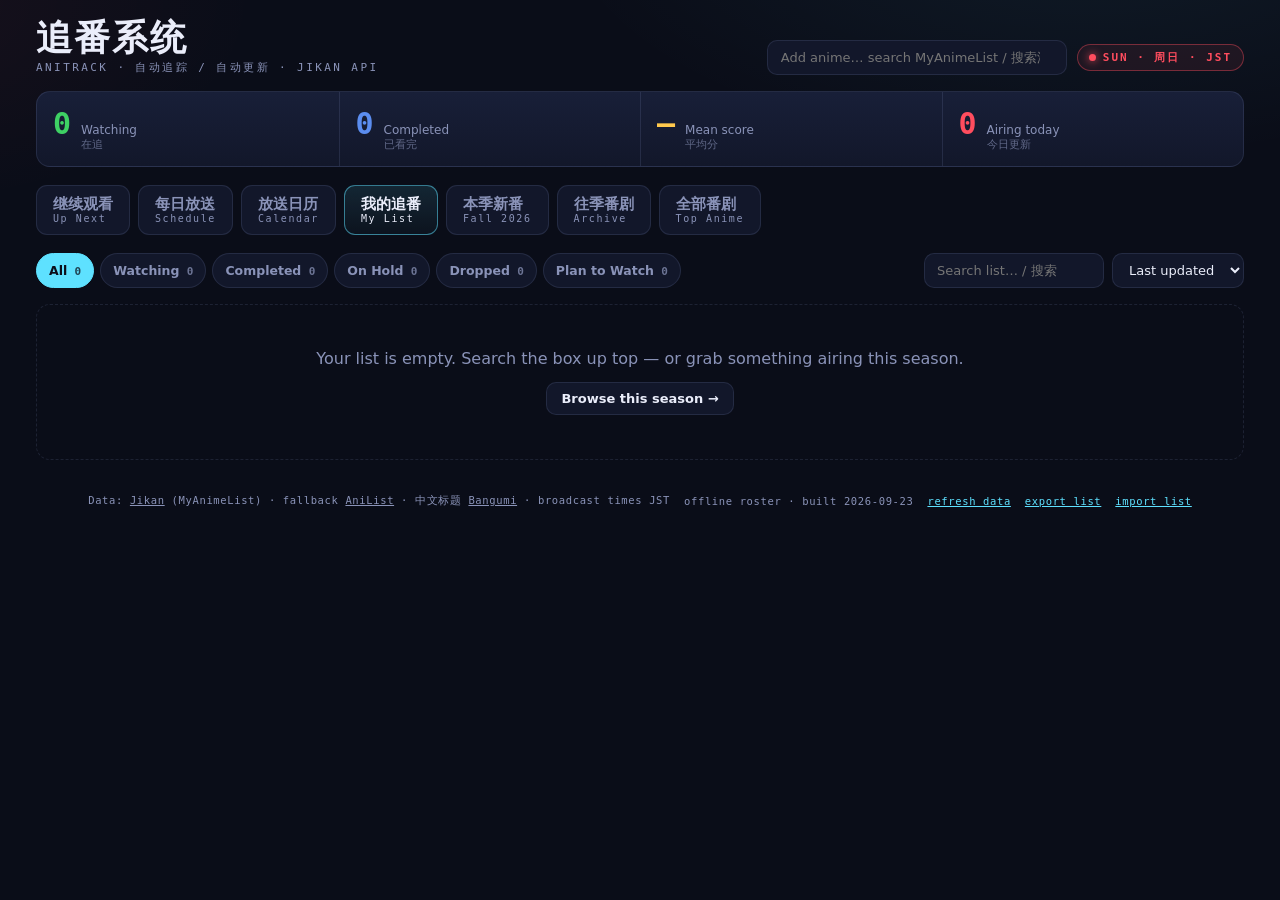
==== anitrack/anitrack.html @ 9c3a8c90 "Add AniTrack (追番系统) as the third app: seasonal anime tracker PWA + launcher tile Co-Authored-By: Cla" ====
<!doctype html>
<html lang="en">
<head>
<meta charset="utf-8">
<meta name="viewport" content="width=device-width, initial-scale=1">
<meta name="theme-color" content="#0A0D18">
<link rel="manifest" href="manifest.webmanifest">
<link rel="icon" href="icon-192.png">
<link rel="apple-touch-icon" href="icon-192.png">
<meta name="apple-mobile-web-app-capable" content="yes">
<meta name="mobile-web-app-capable" content="yes">
<meta name="apple-mobile-web-app-status-bar-style" content="black">
<meta name="apple-mobile-web-app-title" content="AniTrack">
<title>追番系统 · AniTrack</title>
<style>
:root{
  --ink:#0A0D18; --panel:#12172A; --panel-2:#181F38; --line:rgba(148,163,216,.14);
  --tx:#EAEDFA; --mut:#8A93B8; --red:#FF4D5E; --gold:#FFC94D; --cyan:#5EE1FF;
  --disp:'Avenir Next','Outfit','Trebuchet MS',system-ui,-apple-system,sans-serif;
  --mono:'SF Mono','JetBrains Mono',ui-monospace,Consolas,monospace;
  --g-watching:#3ED164; --g-completed:#5B8DEF; --g-onhold:#F5C84C; --g-dropped:#F26D6D; --g-ptw:#9AA3BF;
}
*{box-sizing:border-box;margin:0}
html{color-scheme:dark}
body{min-height:100vh;background:
  radial-gradient(900px 420px at 85% -10%, rgba(94,225,255,.07), transparent 60%),
  radial-gradient(700px 380px at -10% 0%, rgba(255,77,94,.06), transparent 55%),
  var(--ink);
  color:var(--tx);font-family:var(--disp);padding:20px clamp(14px,3vw,36px) 46px}

/* ---------- header ---------- */
.top{display:flex;justify-content:space-between;align-items:flex-end;gap:14px;padding-bottom:16px;flex-wrap:wrap}
.brand-cn{font-size:clamp(26px,4vw,36px);font-weight:800;letter-spacing:.06em;display:block;line-height:1}
.brand-sub{font-family:var(--mono);font-size:11px;color:var(--mut);letter-spacing:.22em}
.top-right{display:flex;align-items:center;gap:10px;flex-wrap:wrap}
.onair{display:inline-flex;align-items:center;gap:7px;font-family:var(--mono);font-size:11px;font-weight:700;
  letter-spacing:.18em;color:var(--red);border:1px solid rgba(255,77,94,.4);border-radius:999px;padding:5px 11px;
  background:rgba(255,77,94,.08);white-space:nowrap}
.lamp{width:7px;height:7px;border-radius:50%;background:var(--red);box-shadow:0 0 8px var(--red);animation:pulse 1.6s infinite;flex:none}
@keyframes pulse{50%{opacity:.35;box-shadow:0 0 2px var(--red)}}

/* ---------- global search ---------- */
.gsearch{position:relative}
.gsearch input{background:var(--panel);border:1px solid var(--line);color:var(--tx);border-radius:10px;
  padding:9px 13px;font-family:var(--disp);font-size:13px;outline:none;width:min(300px,68vw)}
.gsearch input:focus{border-color:var(--cyan)}
.gdrop{position:absolute;top:calc(100% + 6px);right:0;width:min(380px,86vw);background:var(--panel-2);
  border:1px solid var(--line);border-radius:14px;z-index:40;overflow:hidden;box-shadow:0 14px 44px rgba(0,0,0,.55)}
.gitem{display:flex;gap:10px;align-items:center;padding:9px 11px;cursor:pointer;border-top:1px solid var(--line)}
.gitem:first-child{border-top:0}
.gitem:hover{background:rgba(94,225,255,.07)}
.gitem img{width:34px;height:46px;object-fit:cover;border-radius:5px;background:#222;flex:none}
.gitem .gi-t{font-size:12.5px;font-weight:600;line-height:1.3}
.gitem .gi-m{font-family:var(--mono);font-size:10px;color:var(--mut);margin-top:2px}
.gitem .gi-add{margin-left:auto}
.gnote{padding:11px;font-size:12px;color:var(--mut);text-align:center}
.giok{font-family:var(--mono);font-size:10px;font-weight:700;color:var(--g-watching);white-space:nowrap}

/* ---------- stats ---------- */
.stats{display:grid;grid-template-columns:repeat(4,1fr);border:1px solid var(--line);border-radius:14px;
  background:linear-gradient(180deg,var(--panel-2),var(--panel));overflow:hidden;margin-bottom:18px}
.stat{padding:14px 16px;display:flex;align-items:baseline;gap:10px;border-left:1px solid var(--line)}
.stat:first-child{border-left:0}
.stat b{font-family:var(--mono);font-size:clamp(20px,2.6vw,30px);font-weight:700}
.stat span{font-size:12px;color:var(--mut);line-height:1.25;display:flex;flex-direction:column}
.stat i{font-style:normal;opacity:.65;font-size:11px}

/* ---------- tabs ---------- */
.tabs{display:flex;gap:8px;margin-bottom:18px;flex-wrap:wrap}
.tab{background:var(--panel);border:1px solid var(--line);color:var(--mut);border-radius:11px;
  padding:9px 16px;cursor:pointer;display:flex;flex-direction:column;align-items:flex-start;line-height:1.2;
  font-family:var(--disp);transition:.18s}
.tab-cn{font-weight:700;font-size:15px}
.tab-en{font-family:var(--mono);font-size:10px;letter-spacing:.16em}
.tab.on{color:var(--tx);border-color:rgba(94,225,255,.5);background:linear-gradient(180deg,rgba(94,225,255,.12),rgba(94,225,255,.03))}
.tab:hover{color:var(--tx)}

/* ---------- banner ---------- */
.banner{border:1px solid rgba(255,77,94,.4);background:rgba(255,77,94,.07);color:#FFB3BA;border-radius:12px;
  padding:11px 14px;font-size:13px;margin-bottom:16px;display:flex;gap:10px;align-items:center;flex-wrap:wrap}
.banner button{margin-left:auto}

/* ---------- toolbar ---------- */
.toolbar{display:flex;justify-content:space-between;gap:12px;flex-wrap:wrap;margin-bottom:16px}
.pills{display:flex;gap:6px;flex-wrap:wrap}
.pill{--pc:var(--cyan);font-family:var(--disp);font-size:12.5px;font-weight:600;color:var(--mut);
  background:var(--panel);border:1px solid var(--line);border-radius:999px;padding:6px 12px;cursor:pointer;transition:.15s}
.pill em{font-style:normal;font-family:var(--mono);font-size:11px;opacity:.75;margin-left:3px}
.pill.on{color:#0B0E1A;background:var(--pc);border-color:var(--pc)}
.pill:hover{color:var(--tx)} .pill.on:hover{color:#0B0E1A}
.tools{display:flex;gap:8px;flex-wrap:wrap}
input.lsearch,select{background:var(--panel);border:1px solid var(--line);color:var(--tx);
  border-radius:10px;padding:8px 12px;font-family:var(--disp);font-size:13px;outline:none}
input.lsearch:focus,select:focus{border-color:var(--cyan)}
input.lsearch{width:180px}

/* ---------- cards ---------- */
.grid{display:grid;grid-template-columns:repeat(auto-fill,minmax(168px,1fr));gap:14px}
.card{background:var(--panel);border:1px solid var(--line);border-radius:14px;overflow:hidden;cursor:pointer;
  transition:transform .18s,border-color .18s;display:flex;flex-direction:column}
.card:hover{transform:translateY(-3px);border-color:rgba(94,225,255,.45)}
.cwrap{position:relative}
.cover{aspect-ratio:3/4;position:relative;overflow:hidden;display:flex;align-items:flex-end;justify-content:flex-end;
  background:linear-gradient(152deg,#1b2540 12%,#31406e 130%)}
.cover img{position:absolute;inset:0;width:100%;height:100%;object-fit:cover}
.cover .glyph{position:relative;font-size:88px;font-weight:800;color:rgba(255,255,255,.16);line-height:1;
  margin:0 -6px -14px 0;user-select:none}
.cover .scan{position:absolute;inset:0;background:repeating-linear-gradient(0deg,rgba(0,0,0,.13) 0 1px,transparent 1px 4px);
  mix-blend-mode:overlay;pointer-events:none;z-index:2}
.slotchip{position:absolute;left:7px;top:7px;z-index:3;font-family:var(--mono);font-size:9.5px;font-weight:700;letter-spacing:.08em;
  color:#fff;background:rgba(6,9,20,.62);border:1px solid rgba(255,255,255,.18);border-radius:6px;padding:2px 6px;backdrop-filter:blur(3px)}
.progbadge{position:absolute;right:7px;bottom:7px;z-index:3;font-family:var(--mono);font-size:10.5px;font-weight:700;
  color:#fff;background:rgba(6,9,20,.72);border-radius:6px;padding:2px 7px}
.scorechip{position:absolute;right:7px;top:7px;z-index:3;font-family:var(--mono);font-size:10.5px;font-weight:700;
  color:var(--gold);background:rgba(6,9,20,.72);border-radius:6px;padding:2px 7px}
.newbadge{position:absolute;left:7px;bottom:7px;z-index:3;display:inline-flex;align-items:center;gap:5px;
  font-family:var(--mono);font-size:9.5px;font-weight:700;letter-spacing:.1em;color:#fff;
  background:rgba(255,77,94,.9);border-radius:6px;padding:3px 7px}
.newbadge .lamp{background:#fff;box-shadow:0 0 6px #fff;width:6px;height:6px}
.cdchip{position:absolute;left:7px;top:7px;z-index:3;font-family:var(--mono);font-size:9.5px;font-weight:700;
  letter-spacing:.06em;color:var(--cyan);background:rgba(6,9,20,.78);border:1px solid rgba(94,225,255,.35);
  border-radius:6px;padding:2px 6px;backdrop-filter:blur(3px)}
.cdinline{font-family:var(--mono);font-size:9.5px;font-weight:700;color:var(--cyan);margin-left:5px;white-space:nowrap}
.behindbadge{position:absolute;left:7px;bottom:7px;z-index:3;display:inline-flex;align-items:center;gap:5px;
  font-family:var(--mono);font-size:9.5px;font-weight:700;letter-spacing:.06em;color:#0B0E1A;
  background:rgba(255,201,77,.94);border-radius:6px;padding:3px 7px}
.behindbadge .lamp{background:#0B0E1A;box-shadow:none;width:5px;height:5px;animation:none}
.contbadge{position:absolute;left:7px;bottom:7px;z-index:3;font-family:var(--mono);font-size:9.5px;font-weight:700;
  letter-spacing:.1em;color:#0B0E1A;background:rgba(255,201,77,.92);border-radius:6px;padding:3px 7px}
.cbody{padding:10px 11px 12px;display:flex;flex-direction:column;flex:1}
.ctitle{font-size:13.5px;font-weight:700;line-height:1.3;max-height:2.6em;overflow:hidden;margin-bottom:3px}
.cnative{font-size:10.5px;color:var(--mut);line-height:1.35;margin-bottom:8px;overflow:hidden;white-space:nowrap;text-overflow:ellipsis}
.bar{height:4px;border-radius:99px;background:rgba(255,255,255,.09);overflow:hidden;margin-bottom:9px}
.bar i{display:block;height:100%;border-radius:99px;transition:width .25s}
.cfoot{display:flex;justify-content:space-between;align-items:center;gap:6px;margin-top:auto}
.stag{font-size:11px;font-weight:700;letter-spacing:.04em}
.fnote{font-family:var(--mono);font-size:10px;color:var(--mut)}
.genres{font-size:11px;color:var(--mut);margin-bottom:9px}
.plus{font-family:var(--mono);font-weight:700;font-size:12px;color:#0B0E1A;background:var(--cyan);
  border:none;border-radius:8px;padding:5px 12px;cursor:pointer;transition:.15s}
.plus:hover{filter:brightness(1.12)}
.plus.wide{background:transparent;color:var(--cyan);border:1px solid rgba(94,225,255,.5)}
.plus.wide:hover{background:rgba(94,225,255,.12)}
.trackedtag{font-size:11.5px;font-weight:700}

/* ---------- schedule ---------- */
.weekhead{display:flex;align-items:center;gap:10px;margin-bottom:12px;flex-wrap:wrap}
.weekhead h2{font-size:18px;font-weight:800}
.weekhead .fnote{font-size:10.5px}
.week{display:grid;grid-template-columns:repeat(7,minmax(152px,1fr));gap:10px;overflow-x:auto;padding-bottom:6px}
.day{background:var(--panel);border:1px solid var(--line);border-radius:13px;padding:10px;min-width:152px}
.day.today{border-color:rgba(255,77,94,.55);background:linear-gradient(180deg,rgba(255,77,94,.09),var(--panel) 42%)}
.dayhead{display:flex;align-items:center;gap:8px;margin-bottom:10px;flex-wrap:wrap}
.dayen{font-family:var(--mono);font-weight:700;font-size:12px;letter-spacing:.14em}
.daycn{font-size:11.5px;color:var(--mut)}
.slot{display:flex;align-items:center;gap:7px;padding:7px 8px;border-radius:9px;margin-bottom:5px;
  background:rgba(255,255,255,.028);border:1px solid transparent;cursor:pointer;transition:.15s}
.slot:hover{border-color:var(--line)}
.slot.tracked{background:rgba(94,225,255,.06);border-color:rgba(94,225,255,.18)}
.slot.empty{color:var(--mut);font-size:11px;cursor:default;justify-content:center;background:none}
.stime{font-family:var(--mono);font-size:10px;color:var(--mut);flex:none}
.smain{flex:1;min-width:0;display:flex;flex-direction:column;gap:2px}
.smain .sname{flex:none}   /* flex:1 inside a column box would collapse its height */
.cdline{font-family:var(--mono);font-size:9.5px;font-weight:700;color:var(--cyan);white-space:nowrap;
  overflow:hidden;text-overflow:ellipsis}
.sname{font-size:12px;font-weight:600;line-height:1.25;flex:1;overflow:hidden;display:-webkit-box;
  -webkit-line-clamp:2;-webkit-box-orient:vertical}
.sside{display:flex;align-items:center;gap:6px}
.dot{width:7px;height:7px;border-radius:50%;flex:none}
.mini{font-family:var(--mono);font-size:10.5px;font-weight:700;border-radius:6px;border:none;cursor:pointer;
  padding:3px 7px;background:var(--cyan);color:#0B0E1A}
.mini.ghost{background:transparent;color:var(--mut);border:1px solid var(--line)}
.mini.ghost:hover{color:var(--tx);border-color:var(--cyan)}

/* ---------- up next ---------- */
.upsec{font-family:var(--mono);font-size:10.5px;letter-spacing:.16em;color:var(--mut);margin:16px 0 8px}
.uplist{display:flex;flex-direction:column;gap:8px}
.uprow{display:flex;gap:12px;align-items:center;background:var(--panel);border:1px solid var(--line);
  border-radius:12px;padding:10px 12px;cursor:pointer;transition:border-color .15s,transform .15s}
.uprow:hover{border-color:rgba(94,225,255,.45);transform:translateX(2px)}
.uprow.soon{opacity:.72}
.upcover{width:44px;height:60px;flex:none;border-radius:7px;overflow:hidden;background:linear-gradient(152deg,#1b2540,#31406e)}
.upcover img{width:100%;height:100%;object-fit:cover}
.upmain{flex:1;min-width:0}
.uptitle{font-size:13.5px;font-weight:700;line-height:1.3;overflow:hidden;white-space:nowrap;text-overflow:ellipsis}
.upmeta{display:flex;gap:10px;align-items:center;flex-wrap:wrap;margin:5px 0 7px}
.upn{font-family:var(--mono);font-size:12px;font-weight:700;color:var(--gold)}
.upn i{font-style:normal;font-size:10px;color:var(--mut);font-weight:600}
.uprow .bar{margin-bottom:0}
.uprow .plus{flex:none;padding:8px 15px;font-size:13px}
@media (max-width:560px){ .upcover{width:36px;height:50px} }

/* ---------- calendar (weekly timetable) ---------- */
.calwrap{overflow-x:auto;padding-bottom:6px}
.cal{display:grid;grid-template-columns:52px repeat(7,minmax(122px,1fr));gap:4px;min-width:920px}
.chead{font-family:var(--mono);font-size:11px;font-weight:700;letter-spacing:.12em;color:var(--mut);
  padding:8px 6px;text-align:center;border-bottom:1px solid var(--line)}
.chead.today{color:var(--red);border-bottom-color:rgba(255,77,94,.5)}
.chead .cn{display:block;font-family:var(--disp);font-weight:600;font-size:10.5px;letter-spacing:0;opacity:.8}
.ctime{font-family:var(--mono);font-size:10.5px;color:var(--mut);padding:8px 6px 0;text-align:right}
.ccell{background:rgba(255,255,255,.02);border-radius:8px;padding:3px;min-height:36px;display:flex;flex-direction:column;gap:3px}
.ccell.today{background:rgba(255,77,94,.05)}
.cslot{background:var(--panel);border:1px solid var(--line);border-radius:7px;padding:5px 7px;cursor:pointer;transition:.15s}
.cslot:hover{border-color:rgba(94,225,255,.45)}
.cslot.tracked{background:rgba(94,225,255,.08);border-color:rgba(94,225,255,.3)}
.cslot .ct{font-size:11px;font-weight:600;line-height:1.25;overflow:hidden;display:-webkit-box;-webkit-line-clamp:2;-webkit-box-orient:vertical}
.cslot .cm{font-family:var(--mono);font-size:9.5px;color:var(--mut);margin-top:3px;display:flex;gap:5px;align-items:center}
.cslot.up{opacity:.72;border-style:dashed}
.cslot .soon{color:var(--gold);font-weight:700}

/* ---------- season head ---------- */
.seasonhead{margin-bottom:14px;display:flex;align-items:baseline;gap:10px;flex-wrap:wrap}
.seasonhead h2{font-size:19px;font-weight:800}
.seasonhead span{font-family:var(--mono);font-size:11px;color:var(--mut);letter-spacing:.05em}

/* ---------- skeleton / empty ---------- */
.skel{aspect-ratio:3/4;border-radius:14px;background:linear-gradient(100deg,var(--panel) 40%,var(--panel-2) 50%,var(--panel) 60%);
  background-size:220% 100%;animation:shine 1.3s infinite;border:1px solid var(--line)}
@keyframes shine{to{background-position:-120% 0}}
.void{border:1px dashed var(--line);border-radius:14px;padding:44px;text-align:center;color:var(--mut);
  display:flex;flex-direction:column;gap:14px;align-items:center}

/* ---------- modal ---------- */
.veil{position:fixed;inset:0;background:rgba(4,6,14,.72);backdrop-filter:blur(4px);display:flex;
  align-items:center;justify-content:center;padding:18px;z-index:50}
.sheet{width:min(600px,100%);background:var(--panel-2);border:1px solid var(--line);border-radius:18px;
  padding:18px;max-height:88vh;overflow-y:auto}
.sheettop{display:flex;gap:14px;margin-bottom:14px;position:relative}
.sheettop .cover{width:112px;flex:none;border-radius:10px;aspect-ratio:3/4}
.sheettop .cover .glyph{font-size:56px}
.smeta h2{font-size:19px;font-weight:800;line-height:1.25;padding-right:30px}
.native{font-size:12.5px;color:var(--mut);margin:4px 0 8px}
.metaline{font-size:12px;color:var(--mut);margin-bottom:8px;line-height:1.5}
.syno{font-size:12.5px;color:var(--mut);line-height:1.55;margin:4px 0 12px}
.series{display:flex;gap:7px;align-items:center;flex-wrap:wrap;margin:12px 0 2px}
.schip{display:inline-flex;align-items:center;gap:6px;font-size:11.5px;cursor:pointer;
  border:1px solid var(--line);border-radius:8px;padding:3px 8px;background:var(--panel);transition:.15s;max-width:100%}
.schip:hover{border-color:rgba(94,225,255,.5)}
.schip.have{border-left:2px solid var(--gold)}
.schip b{font-family:var(--mono);font-size:9.5px;font-weight:700;color:var(--mut);letter-spacing:.06em;flex:none}
.schip .sname{overflow:hidden;white-space:nowrap;text-overflow:ellipsis;max-width:190px}
.schip .sdot{width:6px;height:6px;border-radius:50%;flex:none}
.smini{font-family:var(--mono);font-size:11px;font-weight:700;color:#0B0E1A;background:var(--cyan);
  border:none;border-radius:5px;padding:1px 6px;cursor:pointer;flex:none}
.smini:hover{filter:brightness(1.12)}
.streams{display:flex;gap:7px;align-items:center;flex-wrap:wrap;margin:10px 0 4px}
.slabel{font-family:var(--mono);font-size:10px;letter-spacing:.14em;color:var(--mut)}
.streamlink{font-family:var(--mono);font-size:11px;font-weight:700;color:var(--cyan);text-decoration:none;
  border:1px solid rgba(94,225,255,.4);border-radius:7px;padding:3px 9px;background:rgba(94,225,255,.07)}
.streamlink:hover{background:rgba(94,225,255,.16)}
.mallink{font-family:var(--mono);font-size:11px;color:var(--cyan);text-decoration:none}
.mallink:hover{text-decoration:underline}
.x{position:absolute;top:0;right:0;background:none;border:none;color:var(--mut);font-size:15px;cursor:pointer;padding:4px}
.x:hover{color:var(--tx)}
.srow{display:flex;align-items:center;gap:14px;padding:11px 0;border-top:1px solid var(--line);flex-wrap:wrap}
.srow.end{justify-content:flex-end;gap:10px}
.lbl{font-family:var(--mono);font-size:10.5px;letter-spacing:.16em;color:var(--mut);width:74px;flex:none}
.pills.tight .pill{padding:5px 10px;font-size:12px}
.stepper{display:flex;align-items:center;gap:10px}
.stepper button{width:34px;height:34px;border-radius:9px;border:1px solid var(--line);background:var(--panel);
  color:var(--tx);font-size:17px;cursor:pointer}
.stepper button:hover{border-color:var(--cyan)}
.stepper b{font-family:var(--mono);font-size:17px}
.stepper i{font-style:normal;font-size:12px;color:var(--mut);margin-left:4px}
.btn{background:var(--panel);border:1px solid var(--line);color:var(--tx);border-radius:10px;padding:8px 14px;
  font-family:var(--disp);font-weight:600;font-size:13px;cursor:pointer}
.btn:hover{border-color:var(--cyan)}
.btn.danger{color:#FF8A94;border-color:rgba(255,77,94,.35)}
.btn.danger:hover{background:rgba(255,77,94,.1);border-color:var(--red)}
.btn.small{padding:6px 11px;font-size:12px}

/* ---------- toast / footer ---------- */
.toast{position:fixed;bottom:22px;left:50%;transform:translateX(-50%);background:#0F1526;border:1px solid rgba(94,225,255,.4);
  color:var(--tx);border-radius:12px;padding:11px 18px;font-size:13px;font-weight:600;z-index:60;max-width:88vw;
  box-shadow:0 8px 30px rgba(0,0,0,.5);animation:rise .22s ease-out}
.toast.gold{border-color:rgba(255,201,77,.55)}
.toast.warn{border-color:rgba(255,77,94,.45)}
@keyframes rise{from{opacity:0;transform:translate(-50%,8px)}to{opacity:1;transform:translate(-50%,0)}}
.foot{margin-top:34px;text-align:center;font-family:var(--mono);font-size:10.5px;color:var(--mut);letter-spacing:.06em;
  display:flex;gap:14px;justify-content:center;align-items:center;flex-wrap:wrap}
.foot a{color:var(--mut)}
.linkbtn{background:none;border:none;color:var(--cyan);font-family:var(--mono);font-size:10.5px;cursor:pointer;
  letter-spacing:.06em;padding:0;text-decoration:underline}
button:focus-visible,input:focus-visible,select:focus-visible,a:focus-visible{outline:2px solid var(--cyan);outline-offset:2px}

@media (max-width:760px){
  .stats{grid-template-columns:repeat(2,1fr)}
  .stat{border-top:1px solid var(--line)}
  .week{grid-template-columns:repeat(7,74vw)}
  input.lsearch{width:140px}
}
/* Touch screens (the installed phone PWA): fingers need ~44px targets. Mouse layouts unchanged. */
@media (pointer:coarse){
  .x{min-width:44px;min-height:44px;font-size:19px;top:-8px;right:-8px}
  .smini{min-width:34px;min-height:32px;font-size:15px}
  .stepper button{width:46px;height:46px;font-size:20px}
  .pills.tight .pill{padding:10px 13px}
  .plus,.mini{min-height:40px;min-width:44px}
  .uprow .plus{min-height:46px;min-width:52px}
  .schip{padding:7px 10px}
  .streamlink{padding:7px 11px}
}
@media (prefers-reduced-motion:reduce){*{animation:none!important;transition:none!important}}
</style>
</head>
<body>

<header class="top">
  <div class="brand">
    <span class="brand-cn">追番系统</span>
    <span class="brand-sub">ANITRACK · 自动追踪 / 自动更新 · JIKAN API</span>
  </div>
  <div class="top-right">
    <div class="gsearch">
      <input id="gsearch" type="search" placeholder="Add anime… search MyAnimeList / 搜索添加" autocomplete="off" aria-label="Search anime to add">
      <div id="gdrop" class="gdrop" hidden></div>
    </div>
    <span class="onair"><i class="lamp"></i><span id="todaylabel"></span></span>
  </div>
</header>

<div id="banner"></div>
<section class="stats" id="stats" aria-label="stats"></section>
<nav class="tabs" id="tabs" role="tablist"></nav>
<main id="view"></main>
<div id="modalroot"></div>
<div id="toastroot"></div>

<footer class="foot">
  <span>Data: <a href="https://jikan.moe" target="_blank" rel="noopener">Jikan</a> (MyAnimeList) · fallback <a href="https://docs.anilist.co" target="_blank" rel="noopener">AniList</a> · 中文标题 <a href="https://bgm.tv" target="_blank" rel="noopener">Bangumi</a> · broadcast times JST</span>
  <span id="cacheage"></span>
  <button class="linkbtn" data-act="refresh">refresh data</button>
  <button class="linkbtn" data-act="export">export list</button>
  <button class="linkbtn" data-act="import">import list</button>
  <input id="importfile" type="file" accept="application/json,.json" hidden>
</footer>

<script src="anitrack-cn-data.js"></script>
<script>
"use strict";
/* ============================================================
   追番系统 · AniTrack — single-file build (Jikan API v4)
   Open this file in a browser. Your list lives in localStorage.
   ============================================================ */

const API = "https://api.jikan.moe/v4";
const LS_LIST  = "anitrack:list:v1";
const LS_CACHE = "anitrack:season:v3"; // v3: envelope carries the season key it was fetched for
const CACHE_TTL = 6 * 3600 * 1000; // 6h
const MAX_PAGES = 6;

/* Genre map: MAL genre id (Jikan) ↔ AniList genre name. MAL "Suspense" = AniList "Thriller". */
const GENRES = [
  {mal:1,  al:"Action",        en:"Action",        cn:"动作"},
  {mal:2,  al:"Adventure",     en:"Adventure",     cn:"冒险"},
  {mal:4,  al:"Comedy",        en:"Comedy",        cn:"喜剧"},
  {mal:8,  al:"Drama",         en:"Drama",         cn:"剧情"},
  {mal:10, al:"Fantasy",       en:"Fantasy",       cn:"奇幻"},
  {mal:14, al:"Horror",        en:"Horror",        cn:"恐怖"},
  {mal:7,  al:"Mystery",       en:"Mystery",       cn:"悬疑"},
  {mal:40, al:"Psychological", en:"Psychological", cn:"心理"},
  {mal:22, al:"Romance",       en:"Romance",       cn:"恋爱"},
  {mal:24, al:"Sci-Fi",        en:"Sci-Fi",        cn:"科幻"},
  {mal:36, al:"Slice of Life", en:"Slice of Life", cn:"日常"},
  {mal:30, al:"Sports",        en:"Sports",        cn:"运动"},
  {mal:37, al:"Supernatural",  en:"Supernatural",  cn:"超自然"},
  {mal:41, al:"Thriller",      en:"Suspense",      cn:"惊悚"},
  {mal:18, al:"Mecha",         en:"Mecha",         cn:"机甲"},
  {mal:19, al:"Music",         en:"Music",         cn:"音乐"},
];
const SEASONS   = ["winter","spring","summer","fall"];
const SEASON_CN = { winter:"冬", spring:"春", summer:"夏", fall:"秋" };
const DAYS    = ["SUN","MON","TUE","WED","THU","FRI","SAT"];
const DAYS_CN = ["周日","周一","周二","周三","周四","周五","周六"];
const WEEK_ORDER = [1,2,3,4,5,6,0];
const DAY_INDEX = {Sundays:0,Mondays:1,Tuesdays:2,Wednesdays:3,Thursdays:4,Fridays:5,Saturdays:6};

const STATUS = {
  watching:  {label:"Watching",      cn:"在追",   color:"var(--g-watching)"},
  completed: {label:"Completed",     cn:"已看完", color:"var(--g-completed)"},
  onhold:    {label:"On Hold",       cn:"搁置",   color:"var(--g-onhold)"},
  dropped:   {label:"Dropped",       cn:"弃番",   color:"var(--g-dropped)"},
  ptw:       {label:"Plan to Watch", cn:"想看",   color:"var(--g-ptw)"},
};
const STATUS_KEYS = ["watching","completed","onhold","dropped","ptw"];
const SCORE_LABELS = {10:"Masterpiece",9:"Great",8:"Very Good",7:"Good",6:"Fine",
  5:"Average",4:"Bad",3:"Very Bad",2:"Horrible",1:"Appalling"};

/* ---------------- state ---------------- */
const state = {
  tab: "list",
  filter: "all",
  sort: "recent",
  lquery: "",
  list: loadList(),          // { [malId]: {status, progress, score, t, anime:snapshot} }
  season: [],                // snapshots
  seasonAt: 0,                 // when the season view was last painted
  liveAt: 0,                   // when live (non-baked) data last arrived — drives the freshness label
  loadingSeason: false,
  seasonError: "",
  searchResults: null,       // null = closed, [] = empty, [...]=results
  searchFailed: false,       // last search errored (API down) vs. genuinely no matches
  searching: false,
  openId: null,
  openPreview: null,         // snapshot for untracked modal
  links: {},                 // malId -> [{site,url}] streaming links (lazy, per session)
  rel: {},                   // malId -> [{rt, snap}] franchise chain — session-scoped ON PURPOSE:
                             // sequels get announced and statuses flip, so a persisted cache would
                             // answer "is there a sequel?" with last month's truth forever
  arYear: 0,                 // archive tab: season being browsed (set at boot)
  arSeason: "",
  archive: {},               // { "2025-fall": [snapshots] } — in-memory
  loadingArchive: false,
  archiveError: "",
  all: [],                   // top-anime tab: accumulated snapshots in rank order
  allGenre: "",              // MAL genre id as string, "" = all genres
  allPage: 0,
  allDone: false,
  allSrc: "",                // "jikan" | "anilist" — picked on first page, then sticky
  loadingAll: false,
  allError: "",
};

/* ---------------- utils ---------------- */
const $  = (s, el=document) => el.querySelector(s);
const esc = (s) => String(s ?? "").replace(/[&<>"']/g, c => ({"&":"&amp;","<":"&lt;",">":"&gt;",'"':"&quot;","'":"&#39;"}[c]));
const sleep = (ms) => new Promise(r => setTimeout(r, ms));
/* The BROADCAST day, not the calendar day. Every "is this airing today" test compares against
   a.day, which jstDayTime() files under the 深夜 convention (00:00-04:59 belongs to the previous
   night). A plain calendar weekday flipped at midnight, so for five hours a night the today
   column, ON AIR badge, "Airing today" and NEW EP all pointed at the wrong night. */
const jstToday = () => jstDayTime(Math.floor(Date.now() / 1000))[0];
const inLateNight = () => +jstDayTime(Math.floor(Date.now() / 1000))[1].slice(0, 2) >= 24;
/* Anime seasons are a Japanese calendar concept and the rest of the app is JST
   (jstToday / jstDayTime), so pin the season to Tokyo too — otherwise a browser
   west of JST flips season up to a day late and disagrees with its own schedule. */
const JST_YM = new Intl.DateTimeFormat("en-US", { timeZone: "Asia/Tokyo", year: "numeric", month: "numeric" });
const seasonNow = () => {
  const p = {};
  for (const x of JST_YM.formatToParts(new Date())) p[x.type] = x.value;
  const m = +p.month - 1;
  const s = m<3 ? "Winter" : m<6 ? "Spring" : m<9 ? "Summer" : "Fall";
  return { name: s, year: +p.year };
};
/* comparable rank for a "YYYY-season" roster key */
const seasonRank = (key) => {
  const i = key.lastIndexOf("-");
  return (+key.slice(0, i)) * 4 + SEASONS.indexOf(key.slice(i + 1));
};
const curSeasonKey = () => { const sn = seasonNow(); return `${sn.year}-${sn.name.toLowerCase()}`; };
const pct = (p, e) => e ? Math.min(100, Math.round(p / e * 100)) : (p > 0 ? 30 : 0);
/* Premiered (or premiering) this season — excludes every-season long-runners like One Piece. */
const isNewSeason = (a) => {
  const sn = seasonNow();
  return (a.season === sn.name && a.year === sn.year) || a.up || (!a.season && !a.year);
};
const ago = (t) => {
  const m = Math.round((Date.now() - t) / 60000);
  return m < 1 ? "just now" : m < 60 ? m + " min ago" : Math.round(m/60) + " h ago";
};

function loadList(){ try { return JSON.parse(localStorage.getItem(LS_LIST)) || {}; } catch { return {}; } }
function saveList(){
  const data = JSON.stringify(state.list);
  try { localStorage.setItem(LS_LIST, data); return; } catch(e){}
  /* Storage full. On the hosted site this origin's quota is shared with DayLedger and Larder.
     Drop AniTrack's own regenerable caches (they refetch) and retry before giving up. */
  for (const k of [LS_CACHE, "anitrack:archive:v1", "anitrack:cn:v1"]) { try { localStorage.removeItem(k); } catch {} }
  try { localStorage.setItem(LS_LIST, data); return; } catch(e){}
  if (typeof toast === "function") toast("⚠ 无法保存 · Browser storage is full — export your list (footer) to back it up", "warn");
}

/* Normalize a raw Jikan anime object into a small snapshot we store/render. */
/* MAL/Jikan give the broadcast slot as a calendar weekday + JST time ("Sundays", "01:00").
   Apply the same 深夜 rollback as jstDayTime(), or the day a show is filed under flips back and
   forth depending on which source served the last refresh. */
function jikanSlot(b){
  if (!b || !DAY_INDEX.hasOwnProperty(b.day)) return { day: null, time: (b && b.time) || null };
  let day = DAY_INDEX[b.day];
  if (!b.time || !/^\d{1,2}:\d{2}/.test(b.time)) return { day, time: b.time || null };
  let [h, m] = b.time.split(":").map(Number);
  if (h < LATE_NIGHT_CUTOFF){ day = (day + 6) % 7; h += 24; }
  return { day, time: String(h).padStart(2,"0") + ":" + String(m).padStart(2,"0") };
}
function snap(a){
  return {
    id: a.mal_id,
    title: a.title_english || a.title || "Untitled",
    native: a.title_japanese || a.title || "",
    image: (a.images && a.images.jpg && (a.images.jpg.large_image_url || a.images.jpg.image_url)) || "",
    eps: a.episodes || null,
    airing: !!a.airing || a.status === "Currently Airing",
    up: a.status === "Not yet aired",
    ...jikanSlot(a.broadcast),
    mal: a.score || null,
    members: a.members || null,
    type: a.type || "TV",
    year: a.year || (a.aired && a.aired.prop && a.aired.prop.from && a.aired.prop.from.year) || null,
    season: a.season ? a.season[0].toUpperCase() + a.season.slice(1) : null,
    genres: (a.genres || []).slice(0,3).map(g => g.name),
    studio: (a.studios && a.studios[0] && a.studios[0].name) || "",
    synopsis: a.synopsis ? String(a.synopsis).replace(/\s*\[Written by MAL Rewrite\]\s*$/,"").slice(0, 420) : "",
    url: a.url || ("https://myanimelist.net/anime/" + a.mal_id),
  };
}

/* ---------------- Chinese titles via Bangumi (bgm.tv) ---------------- */
const LS_CN = "anitrack:cn:v1";
const cnMap = (() => { try { return JSON.parse(localStorage.getItem(LS_CN)) || {}; } catch { return {}; } })();
const cnPending = new Set();
let cnChain = Promise.resolve(), cnRenderTimer = null;
/* Static map scraped from acgsecrets.hk seasonal charts (2016+), loaded from anitrack-cn-data.js.
   Curated, instant, no network — takes priority; Bangumi lookups remain the fallback. */
const staticCn = (a) => (typeof ACG_CN !== "undefined" && a && ((a.native && ACG_CN[normTitle(a.native)]) || ACG_CN[normTitle(a.title)])) || "";
/* Priority: baked cn on the snapshot → MAL-id map → normalized-name map → Bangumi lookup. */
const cnById = (id) => (typeof ACG_CN_BY_ID !== "undefined" && ACG_CN_BY_ID[id]) || "";
const cnOf = (a) => (a && (a.cn || cnById(a.id))) || staticCn(a) || (a && cnMap[a.id]) || "";
/* Display title: Chinese when known, else the Japanese name, else the MAL (English) title. */
const cnTitle = (a) => cnOf(a) || a.native || a.title;
/* Bangumi and MAL format sequels differently (Ⅲ vs III, ～, spacing) — normalize before comparing. */
const ROMAN = {"Ⅰ":"I","Ⅱ":"II","Ⅲ":"III","Ⅳ":"IV","Ⅴ":"V","Ⅵ":"VI","Ⅶ":"VII","Ⅷ":"VIII","Ⅸ":"IX","Ⅹ":"X"};
const KNUM = {"一":"1","二":"2","三":"3","四":"4","五":"5","六":"6","七":"7","八":"8","九":"9","十":"10",
  "壹":"1","貳":"2","弐":"2","參":"3","参":"3","叁":"3","肆":"4","伍":"5"};
const NUMCLS = "0-9一二三四五六七八九十壹貳弐參参叁肆伍";
/* Must stay in sync with norm() in the anitrack-cn-data.js generator (build_roster.py). */
const normTitle = (s) => String(s || "").normalize("NFKC").replace(/[ⅠⅡⅢⅣⅤⅥⅦⅧⅨⅩ]/g, c => ROMAN[c])
  .replace(/[\s　～〜~\-−—・:：!！?？"'「」『』☆★♪♡＆&().,。、（）]/g, "").toUpperCase()
  .replace(new RegExp("第([" + NUMCLS + "]+)(期|季|部|シーズン)度?", "g"), (m, n) => "S" + (KNUM[n] || n))
  .replace(new RegExp("([" + NUMCLS + "])期", "g"), (m, n) => "S" + (KNUM[n] || n))
  .replace(/(\d+)(?:ST|ND|RD|TH)SEASON/g, "S$1")
  .replace(/SEASON(\d+)/g, "S$1")
  .replace(/シーズン(\d+)/g, "S$1");

function lookupCn(a){
  /* cnOf(), not staticCn(): the roster resolves most shows by MAL id, and those need no
     Bangumi round-trip at all. Guarding on staticCn alone re-queried every roster show. */
  if (!a || cnOf(a) || cnMap[a.id] !== undefined || cnPending.has(a.id) || !a.native) return;
  cnPending.add(a.id);
  cnChain = cnChain.then(async () => {
    await sleep(600);
    try {
      const r = await fetch("https://api.bgm.tv/v0/search/subjects?limit=10", {
        method: "POST", headers: { "Content-Type": "application/json" },
        body: JSON.stringify({ keyword: a.native, filter: { type: [2] } }),
      });
      if (!r.ok) throw new Error(r.status);
      const j = await r.json();
      const list = Array.isArray(j && j.data) ? j.data : [];
      const want = normTitle(a.native);
      const hit = list.find(s => s.name_cn && normTitle(s.name) === want) || list.find(s => s.name_cn);
      cnMap[a.id] = (hit && hit.name_cn) || "";   // "" = looked up, Bangumi has no CN title
      try { localStorage.setItem(LS_CN, JSON.stringify(cnMap)); } catch {}
      /* repaint (debounced) so titles flip to Chinese as lookups land */
      clearTimeout(cnRenderTimer);
      cnRenderTimer = setTimeout(() => {
        if (document.activeElement && document.activeElement.id === "lsearch") return; // don't yank focus mid-typing
        renderAll();
      }, 500);
    } catch { cnPending.delete(a.id); }           // network hiccup — retry on next pass
  });
}
function lookupAllCn(){
  Object.values(state.list).forEach(e => lookupCn(e.anime));
  state.season.forEach(lookupCn);
}

/* ---------------- throttled API queue (Jikan: ~3 req/s) ----------------
   Jikan has had multi-month outages (504 on every parameterised query). Without a breaker
   each user action still pays the queue delay plus retries before falling back to AniList —
   seconds of dead waiting per keystroke. Remember the failure and skip Jikan for a while. */
const LS_JIKAN = "anitrack:jikanDown";
const JIKAN_COOLDOWN = 30 * 60 * 1000;
let jikanDownUntil = 0;
try { jikanDownUntil = +(localStorage.getItem(LS_JIKAN) || 0) || 0; } catch {}
const jikanDown = () => Date.now() < jikanDownUntil;
function tripJikan(){
  jikanDownUntil = Date.now() + JIKAN_COOLDOWN;
  try { localStorage.setItem(LS_JIKAN, String(jikanDownUntil)); } catch {}
}
function clearJikan(){
  if (!jikanDownUntil) return;
  jikanDownUntil = 0;
  try { localStorage.removeItem(LS_JIKAN); } catch {}
}
let chain = Promise.resolve();
function api(path, retries = 2){
  if (jikanDown()) return Promise.reject(new Error("Jikan cooling down"));
  const p = chain.then(async () => {
    await sleep(420);
    try {
      let r = await fetch(API + path);
      for (let retry = 1; retry <= retries && (r.status === 429 || r.status >= 500); retry++){
        await sleep(1500 * retry);
        r = await fetch(API + path);
      }
      if (!r.ok) throw new Error("Jikan API " + r.status);
      clearJikan();
      return r.json();
    } catch (e){ tripJikan(); throw e; }
  });
  chain = p.catch(() => {});
  return p;
}

/* ---------------- AniList fallback (graphql.anilist.co) ----------------
   Second data source for when Jikan is down. Free, no key, CORS-open, and
   returns MAL ids so snapshots stay compatible with the tracked list. */
const ANILIST_Q = `query($season:MediaSeason,$year:Int,$status:MediaStatus,$page:Int){
  Page(page:$page,perPage:50){
    pageInfo{hasNextPage}
    media(type:ANIME,format_in:[TV,TV_SHORT,ONA,OVA],season:$season,seasonYear:$year,status:$status,sort:POPULARITY_DESC){
      idMal format title{english romaji native} coverImage{large} episodes status
      nextAiringEpisode{airingAt episode} averageScore popularity seasonYear season genres
      studios(isMain:true){nodes{name}} description
    }
  }
}`;
/* Returns {media, truncated}. `truncated` matters: syncSnapshots only infers
   "this show finished airing" from absence when the feed is known to be complete. */
async function anilistPages(vars){
  const out = [];
  let truncated = false;
  for (let page = 1; page <= 3; page++){
    /* NB: AniList treats an explicit null variable as "field equals null" — only send used filters */
    const r = await fetch("https://graphql.anilist.co", {
      method: "POST", headers: { "Content-Type": "application/json", "Accept": "application/json" },
      body: JSON.stringify({ query: ANILIST_Q, variables: { ...vars, page } }),
    });
    if (!r.ok) throw new Error("AniList " + r.status);
    const j = await r.json();
    const pg = j && j.data && j.data.Page;
    if (!pg || !Array.isArray(pg.media)) throw new Error("AniList bad response");
    out.push(...pg.media);
    if (!pg.pageInfo.hasNextPage) break;
    if (page === 3){ truncated = true; break; }   // hit our page cap with more to come
    await sleep(700);
  }
  return { media: out, truncated };
}
function alSnap(m){
  /* one definition of "which night does this air on" — see jstDayTime */
  const [day, time] = jstDayTime(m.nextAiringEpisode && m.nextAiringEpisode.airingAt);
  return {
    id: m.idMal,
    title: (m.title && (m.title.english || m.title.romaji)) || "Untitled",
    native: (m.title && (m.title.native || m.title.romaji)) || "",
    image: (m.coverImage && m.coverImage.large) || "",
    eps: m.episodes || null,
    airing: m.status === "RELEASING",
    up: m.status === "NOT_YET_RELEASED",
    day, time,
    nextEp: (m.nextAiringEpisode && m.nextAiringEpisode.episode) || null,
    at: (m.nextAiringEpisode && m.nextAiringEpisode.airingAt) || null,
    mal: m.averageScore ? +(m.averageScore / 10).toFixed(2) : null,
    members: m.popularity || null,
    type: AL_FORMAT[m.format] || "TV",
    year: m.seasonYear || null,
    season: m.season ? m.season[0] + m.season.slice(1).toLowerCase() : null,
    genres: (m.genres || []).slice(0,3),
    studio: (m.studios && m.studios.nodes && m.studios.nodes[0] && m.studios.nodes[0].name) || "",
    synopsis: m.description ? m.description.replace(/<[^>]+>/g," ").replace(/\s+/g," ").trim().slice(0,420) : "",
    url: "https://myanimelist.net/anime/" + m.idMal,
  };
}
async function anilistSeason(year, sname, includeContinuing){
  const a = await anilistPages({ season: sname.toUpperCase(), year });
  let media = a.media, truncated = a.truncated;
  if (includeContinuing){
    /* global RELEASING feed is POPULARITY_DESC and capped, so it is the likeliest to truncate */
    try {
      const b = await anilistPages({ status: "RELEASING" });
      media = media.concat(b.media); truncated = truncated || b.truncated;
    } catch { truncated = true; }
  }
  const seen = new Set();
  return { list: media.filter(m => m.idMal && !seen.has(m.idMal) && seen.add(m.idMal)).map(alSnap), truncated };
}
const AL_FORMAT = { TV:"TV", TV_SHORT:"TV Short", MOVIE:"Movie", SPECIAL:"Special", OVA:"OVA", ONA:"ONA", MUSIC:"Music" };

/* ---------------- acgsecrets roster (authoritative per-season list, from anitrack-cn-data.js) ----------------
   Each season's membership comes from acgsecrets.hk (the reference chart), baked with MAL data.
   Shows without a MAL id (donghua / a few unmatched sequels) are kept as display-only cards. */
/* Japanese broadcast convention (深夜アニメ): a programme airing 00:30 on Sunday belongs to
   SATURDAY's schedule and is listed as 24:30 — which is how acgsecrets (our reference chart),
   LiveChart and every JP TV listing show it. Filing it under Sunday, as a naive weekday
   conversion does, hides it from the night you would actually look for it. Hours 00:00-04:59
   are therefore rolled back onto the previous day as 24:00-28:59. */
const LATE_NIGHT_CUTOFF = 5;
function jstDayTime(ts){
  if (!ts) return [null, null];
  const d = new Date(ts * 1000);
  let day = ["Sun","Mon","Tue","Wed","Thu","Fri","Sat"]
    .indexOf(new Intl.DateTimeFormat("en-US",{timeZone:"Asia/Tokyo",weekday:"short"}).format(d));
  const hm = new Intl.DateTimeFormat("en-GB",{timeZone:"Asia/Tokyo",hour:"2-digit",minute:"2-digit",hour12:false}).format(d);
  let [h, m] = hm.split(":").map(Number);
  if (h < LATE_NIGHT_CUTOFF){ day = (day + 6) % 7; h += 24; }
  return [day, String(h).padStart(2,"0") + ":" + String(m).padStart(2,"0")];
}
/* Countdown to the next broadcast. LiveChart's signature affordance and the one thing the
   schedule could not tell you: not just "Friday 23:00" but "in 2d 3h". Uses the air timestamp
   the roster already carries, so it costs no extra requests and works offline. */
function fmtUntil(ts){
  if (!ts) return "";
  const s = ts - Math.floor(Date.now() / 1000);
  if (s <= 0) return "";
  const d = Math.floor(s / 86400), h = Math.floor(s % 86400 / 3600), m = Math.floor(s % 3600 / 60);
  return d ? `${d}d ${h}h` : h ? `${h}h ${m}m` : `${m}m`;
}
/* Rendered as a placeholder the ticker refreshes in place, so countdowns stay live
   without re-rendering (and re-sorting) the whole view every minute. */
function cdChip(a, cls){
  const p = projectAir(a);
  const t = fmtUntil(p.nextAt);
  if (!t) return "";
  /* numbers only — snapshots can arrive via import, so never interpolate raw fields into markup */
  const at = Math.floor(+p.nextAt) || 0, ep = Math.floor(+p.nextEp) || 0;
  return `<span class="${cls || "cd"}" data-at="${at}" data-ep="${ep || ""}">${ep ? `EP${ep} · ` : ""}${t}</span>`;
}
function tickCountdowns(){
  let n = 0, aired = false;
  for (const el of document.querySelectorAll("[data-at]")){
    const t = fmtUntil(+el.dataset.at);
    const ep = el.dataset.ep ? `EP${el.dataset.ep} · ` : "";
    if (!t){ aired = true; continue; }
    el.textContent = ep + t; n++;
  }
  /* An episode just aired: repaint so it moves into 待看, the 未看 badge ticks up and the chip
     rolls to the following week. Deferred while the user is typing, so focus is never stolen. */
  if (aired) softRender();
  return n;
}
/* Live data is the source of truth, but it goes stale: AniList rate-limits, Jikan never reports
   next-episode numbers, and the offline roster is frozen at build time. If the known next-air time
   is already in the past, extrapolate at the weekly cadence instead of freezing — otherwise the
   countdown silently vanishes and the aired count stops at whatever it last was, so Up Next never
   notices a new episode. Capped at the episode count, which is also how we learn it has ended. */
const WEEK = 7 * 86400;
const WEEKLY = new Set(["TV", "TV Short", "ONA"]);
/* esc() stops markup injection but not a javascript:/data: URL — hrefs come from API data and imports */
const safeUrl = (u) => (/^https?:\/\//i.test(String(u || "")) ? String(u) : "");
function projectAir(a){
  const none = { aired: null, nextAt: null, nextEp: null, done: false };
  if (!a || !(a.airing || a.up) || !a.at) return none;
  const now = Math.floor(Date.now() / 1000);
  let at = +a.at, ep = a.nextEp ? +a.nextEp : null;
  if (!Number.isFinite(at) || at <= 0) return none;
  if (now >= at){
    /* Movies / OVAs / specials don't air weekly — the known episode has aired, but there is no
       next slot to project. */
    if (!WEEKLY.has(a.type || "TV")){
      const aired = ep || null;
      const done = !!(a.eps && aired && aired >= a.eps);
      return { aired: done ? a.eps : aired, nextAt: null, nextEp: null, done };
    }
    const k = Math.floor((now - at) / WEEK) + 1;   // scheduled broadcasts that have passed
    at += k * WEEK;
    if (ep) ep += k;
  }
  let aired = ep ? ep - 1 : null;
  if (a.eps && aired !== null && aired >= a.eps) return { aired: a.eps, nextAt: null, nextEp: null, done: true };
  return { aired, nextAt: at, nextEp: ep, done: false };
}
let rosterSynthId = 0;
const rosterIdCache = new Map();   // display-only shows → stable synthetic negative id
function rosterSnap(e){
  const [day, time] = jstDayTime(e.ai);
  let id = e.i;
  if (!id){ id = rosterIdCache.get(e.c); if (!id){ id = --rosterSynthId; rosterIdCache.set(e.c, id); } }
  return {
    id, title: e.e || e.j || e.c, native: e.j || e.c, image: e.im || "",
    eps: e.ep || null, airing: e.ns === "RELEASING", up: e.ns === "NOT_YET_RELEASED",
    day, time, mal: e.sc ? +(e.sc / 10).toFixed(2) : null, members: e.pop || null,
    type: e.f || "TV", year: e.y || null, season: e.ss || null,
    genres: e.g || [], studio: e.st || "", synopsis: "",
    url: e.i ? "https://myanimelist.net/anime/" + e.i : "",
    cn: e.c, nomal: !e.i, adult: !!e.x, at: e.ai || null, nextEp: e.ne || null,
  };
}
/* The baked status is frozen at build time. If live enrichment can't run (offline, AniList 429),
   a Fall show baked as NOT_YET_RELEASED would read 未播 SOON for its whole run and never enter the
   schedule. Roll it forward from its own baked air time instead. Live data still wins on merge. */
function rollForward(s){
  if (!WEEKLY.has(s.type || "TV") || !s.at) return s;
  const now = Math.floor(Date.now() / 1000);
  if (s.up && s.at <= now){ s.up = false; s.airing = true; }          // premiered since the build
  const p = projectAir(s);
  if (p.done){ s.airing = false; s.at = null; s.nextEp = null; }        // its run is over
  else if (p.nextAt){ s.at = p.nextAt; s.nextEp = p.nextEp; [s.day, s.time] = jstDayTime(p.nextAt); }
  return s;
}
function rosterFor(key){
  if (typeof ACG_ROSTER === "undefined" || !ACG_ROSTER[key]) return [];
  /* Status/air-time are baked at build time. For a season that is already over, "RELEASING"
     and a weekly slot are simply wrong — the Archive tab was showing AIRS TODAY on shows
     that ended months ago. Only the current (and future) seasons may claim to be airing. */
  const stale = seasonRank(key) < seasonRank(curSeasonKey());
  return ACG_ROSTER[key].map(e => {
    const s = rollForward(rosterSnap(e));
    /* unconditional: rollForward() may already have marked a show finished, and it must not
       keep advertising its old weekly slot once its season is over */
    if (stale){ s.airing = false; s.up = false; s.day = null; s.time = null; s.at = null; s.nextEp = null; }
    return s;
  });
}
/* Overlay live fields onto a stored/roster snapshot. Shared by enrichRoster and syncSnapshots
   so the two can never drift; `??` keeps a good stored value when the feed omits a field. */
function mergeLive(base, f){
  return { ...base, mal: f.mal ?? base.mal, members: f.members ?? base.members,
    airing: f.airing, up: f.up,
    day: (f.day !== null && f.day !== undefined) ? f.day : base.day,
    time: f.time || base.time, eps: f.eps ?? base.eps,
    synopsis: f.synopsis || base.synopsis,
    /* ?? keeps a good stored value when a thin source (Jikan) omits the field — but when the feed
       says the show is no longer airing, a leftover next-air time is simply wrong. */
    nextEp: (f.airing || f.up) ? (f.nextEp ?? base.nextEp) : (f.nextEp ?? null),
    at:     (f.airing || f.up) ? (f.at ?? base.at)         : (f.at ?? null) };
}
/* Roster = membership; overlay fresh live-feed fields so scores/airing stay current. */
function enrichRoster(roster, live){
  const by = Object.fromEntries((live || []).map(a => [a.id, a]));
  return roster.map(r => { const f = by[r.id]; return f ? mergeLive(r, f) : r; });
}
const ANILIST_TOP_Q = `query($genre:String,$page:Int){
  Page(page:$page,perPage:50){
    pageInfo{hasNextPage}
    media(type:ANIME,genre:$genre,isAdult:false,sort:SCORE_DESC){
      idMal format title{english romaji native} coverImage{large} episodes status
      nextAiringEpisode{airingAt episode} averageScore popularity seasonYear season genres
      studios(isMain:true){nodes{name}} description
    }
  }
}`;
const ANILIST_SEARCH_Q = `query($q:String){
  Page(page:1,perPage:10){
    media(type:ANIME,search:$q){
      idMal format title{english romaji native} coverImage{large} episodes status
      nextAiringEpisode{airingAt episode} averageScore popularity seasonYear season genres
      studios(isMain:true){nodes{name}} description
    }
  }
}`;
/* "Where can I watch this?" — LiveChart/AniChart both lead with this and AniTrack had no answer.
   AniList exposes it as externalLinks[type=STREAMING] (Crunchyroll, Netflix, Bilibili TV, iQIYI…).
   Fetched lazily when a detail modal opens, so it costs nothing on the grid views. */
const linkRetry = {};   // malId -> earliest ms to retry after a failed lookup
/* One request serves both the WATCH row and the SERIES row. The modal already POSTs this on
   open, so franchise relations cost nothing against AniList's (currently degraded) 30/min budget. */
const STREAM_Q = `query($id:Int){Media(idMal:$id,type:ANIME){
  externalLinks{site url type language}
  relations{edges{relationType node{
    idMal type format status episodes averageScore popularity seasonYear season
    title{english romaji native} coverImage{large} nextAiringEpisode{airingAt episode}
    genres studios(isMain:true){nodes{name}} description
  }}}
}}`;
/* Only the links that mean "another season / part of the same story". ADAPTATION (the manga),
   CHARACTER, OTHER etc. are noise in a watch-order context. */
const REL_LABEL = { PREQUEL:"前作 Prequel", SEQUEL:"续作 Sequel", SIDE_STORY:"外传 Side story",
                    PARENT:"本篇 Main", ALTERNATIVE:"别版 Alt" };
async function loadLinks(id){
  if (!id || id <= 0 || state.links[id] !== undefined) return;
  if (linkRetry[id] && Date.now() < linkRetry[id]) return;   // backing off
  state.links[id] = null;                      // in-flight marker
  try {
    const r = await fetch("https://graphql.anilist.co", {
      method: "POST", headers: { "Content-Type": "application/json", "Accept": "application/json" },
      body: JSON.stringify({ query: STREAM_Q, variables: { id } }),
    });
    if (!r.ok) throw new Error("AniList " + r.status);
    const j = await r.json();
    const all = ((j.data && j.data.Media && j.data.Media.externalLinks) || []);
    state.links[id] = all.filter(l => l.type === "STREAMING" && l.url)
                         .map(l => ({ site: l.site, url: l.url }));
    const edges = ((j.data && j.data.Media && j.data.Media.relations && j.data.Media.relations.edges) || []);
    state.rel[id] = edges
      /* idMal MUST be truthy: a null one would collide with the synthetic negative ids
         that roster-only shows get, silently aliasing unrelated entries. */
      .filter(e => e.node && e.node.type !== "MANGA" && e.node.idMal && REL_LABEL[e.relationType])
      .map(e => ({ rt: e.relationType, snap: alSnap(e.node) }))
      .sort((a, b) => (a.snap.year || 0) - (b.snap.year || 0));
  } catch {
    /* never cache a failure as "no links" — a transient 429 would otherwise mean this show
       shows nowhere-to-watch forever. Drop the entry and back off before retrying. */
    delete state.links[id]; delete state.rel[id];
    linkRetry[id] = Date.now() + 60000;
  }
  if (state.openId === id || (state.openPreview && state.openPreview.id === id)) renderModal();
}
async function anilistSearch(qstr){
  const r = await fetch("https://graphql.anilist.co", {
    method: "POST", headers: { "Content-Type": "application/json", "Accept": "application/json" },
    body: JSON.stringify({ query: ANILIST_SEARCH_Q, variables: { q: qstr } }),
  });
  if (!r.ok) throw new Error("AniList " + r.status);
  const j = await r.json();
  const pg = j && j.data && j.data.Page;
  if (!pg || !Array.isArray(pg.media)) throw new Error("AniList bad response");
  return pg.media.filter(m => m.idMal).map(alSnap);
}
async function anilistTop(genreName, page){
  /* same null-variable trap as anilistPages: omit $genre entirely when unset */
  const vars = genreName ? { genre: genreName, page } : { page };
  const r = await fetch("https://graphql.anilist.co", {
    method: "POST", headers: { "Content-Type": "application/json", "Accept": "application/json" },
    body: JSON.stringify({ query: ANILIST_TOP_Q, variables: vars }),
  });
  if (!r.ok) throw new Error("AniList " + r.status);
  const j = await r.json();
  const pg = j && j.data && j.data.Page;
  if (!pg || !Array.isArray(pg.media)) throw new Error("AniList bad response");
  return { list: pg.media.filter(m => m.idMal).map(alSnap), hasNext: !!(pg.pageInfo && pg.pageInfo.hasNextPage) };
}

/* ---------------- season data ---------------- */
function readCache(){
  try {
    const c = JSON.parse(localStorage.getItem(LS_CACHE));
    if (c && Array.isArray(c.data)) return c;
  } catch {}
  return null;
}
async function loadSeason(force){
  if (state.loadingSeason){ if (force) toast("Already refreshing…"); return; }
  const sn = seasonNow();
  const rkey = `${sn.year}-${sn.name.toLowerCase()}`;
  const roster = rosterFor(rkey);                 // authoritative membership (works offline)
  if (roster.length && !state.season.length){ state.season = roster; state.seasonAt = Date.now(); renderAll(); }

  const cached = readCache();
  /* cached.s guards the rollover: a Summer payload must never be served as Fall */
  if (cached && cached.s === rkey && !force && Date.now() - cached.t < CACHE_TTL){
    state.season = roster.length ? enrichRoster(roster, cached.data) : cached.data;
    state.seasonAt = cached.t; state.liveAt = cached.t;
    syncSnapshots(cached.data, cached.partial); lookupAllCn(); renderAll(); refreshTracked(); return;
  }
  state.loadingSeason = true; state.seasonError = ""; renderAll();
  let live = null, partial = false;
  try {
    let out;
    try {
      out = await fetchSeasonPages("/seasons/now", "filter=tv&continuing=true&");
    } catch {
      out = (await fetchSeasonPages("/seasons/now", "", 10)).filter(a => a && a.type === "TV");
      partial = true;
    }
    const seen = new Set();
    live = out.filter(a => a && !seen.has(a.mal_id) && seen.add(a.mal_id)).map(snap);
  } catch (e){
    try {
      const al = await anilistSeason(sn.year, sn.name.toLowerCase(), true);
      live = al.list; partial = al.truncated;
    }
    catch (e2){
      if (!roster.length) state.seasonError = (location.protocol === "https:" && location.host.includes("claude"))
        ? "Preview sandboxes block outside requests — download this file and open it on your Mac."
        : "Couldn't reach Jikan (" + esc(e.message) + ") or AniList (" + esc(e2.message) + "). Wait a minute, then hit retry.";
    }
  }
  if (roster.length) state.season = live ? enrichRoster(roster, live) : roster;
  else if (live) state.season = live;
  state.seasonAt = Date.now();
  if (live){
    state.liveAt = state.seasonAt;
    try { localStorage.setItem(LS_CACHE, JSON.stringify({ s: rkey, t: state.seasonAt, data: live, partial })); } catch {}
  }
  syncSnapshots(live || [], partial || !live);
  refreshTracked();
  state.loadingSeason = false;
  lookupAllCn();
  renderAll();
}
async function fetchSeasonPages(path, params, maxPages = MAX_PAGES){
  const out = [];
  for (let page = 1; page <= maxPages; page++){
    const j = await api(`${path}?${params}page=${page}`);
    if (!Array.isArray(j.data)) throw new Error("Jikan API bad response"); // error body with 200 status
    out.push(...j.data);
    if (!(j.pagination && j.pagination.has_next_page)) break;
  }
  return out;
}
/* Fetch one season's TV titles; falls back to the bare feed (client-side filtered)
   when Jikan 504s parameterised queries. Bare feed includes movies/OVAs, so allow more pages. */
async function fetchSeasonTv(path, extraParams = ""){
  try {
    return await fetchSeasonPages(path, `filter=tv&${extraParams}`);
  } catch {
    return (await fetchSeasonPages(path, "", 10)).filter(a => a && a.type === "TV");
  }
}
/* Repaint unless the user is typing in a search box — a full render replaces the input
   mid-keystroke and drops focus. Deferred work just shows up on the next render. */
function softRender(){
  const ae = document.activeElement;
  if (ae && (ae.id === "lsearch" || ae.id === "gsearch")) return;
  renderAll();
}
/* The season feeds only hold the current season plus a capped, popularity-sorted RELEASING list,
   so a tracked show that FINISHES (a 2-cour ending mid-season, any Summer show after Oct 1) drops
   out of every feed and was never updated again: frozen as "airing", its finale never counted,
   still sitting in the schedule. Ask AniList about exactly the tracked shows instead — one request
   per 50 ids. Only entries that come back are applied; nothing is inferred from absence. */
const TRACK_Q = `query($ids:[Int]){Page(perPage:50){media(type:ANIME,idMal_in:$ids){
  idMal format status episodes averageScore popularity seasonYear season
  title{english romaji native} coverImage{large} nextAiringEpisode{airingAt episode}
  genres studios(isMain:true){nodes{name}} description
}}}`;
let trackedAt = 0;
async function refreshTracked(){
  if (Date.now() - trackedAt < 20 * 60 * 1000) return;      // at most every 20 min
  const ids = Object.entries(state.list)
    .filter(([id, e]) => +id > 0 && e && e.anime && e.status !== "completed" && e.status !== "dropped"
                         && (e.anime.airing || e.anime.up))
    .map(([id]) => +id);
  if (!ids.length) return;
  trackedAt = Date.now();
  const fresh = [];
  for (let i = 0; i < ids.length; i += 50){
    try {
      const r = await fetch("https://graphql.anilist.co", {
        method: "POST", headers: { "Content-Type": "application/json", "Accept": "application/json" },
        body: JSON.stringify({ query: TRACK_Q, variables: { ids: ids.slice(i, i + 50) } }),
      });
      if (!r.ok) break;
      const j = await r.json();
      ((j.data && j.data.Page && j.data.Page.media) || []).forEach(m => { if (m && m.idMal) fresh.push(alSnap(m)); });
    } catch { break; }
  }
  if (!fresh.length){ trackedAt = 0; return; }              // failed (429/offline): retry next load
  syncSnapshots(fresh, true);                                // partial=true: apply only what came back
  softRender();
}
/* The “自动更新” part: refresh stored snapshots from live season data.
   When the feed is partial (fallback mode), absence doesn't mean finished airing. */
function syncSnapshots(freshList, partial){
  const fresh = Object.fromEntries((freshList || []).map(a => [a.id, a]));
  let touched = false;
  for (const id of Object.keys(state.list)){
    const e = state.list[id], a = e && e.anime;
    if (!a) continue;
    const f = fresh[id];
    if (f){ e.anime = mergeLive(a, f); touched = true; }
    else if (!partial && a.airing && state.seasonAt && +id > 0 && (a.type || "TV") === "TV"){
      /* Absence only proves "finished airing" for shows the feed could have contained.
         The season feeds skew to TV, and roster-only shows have synthetic negative ids —
         inferring from their absence used to permanently un-air every tracked ONA/short. */
      a.airing = false; touched = true;
    }
  }
  if (touched) saveList();
}

/* ---------------- archive (past seasons) ---------------- */
const LS_AR = "anitrack:archive:v1";   // { "2025-fall": {t, data} } — last 4 seasons browsed
function prevSeason(){
  const sn = seasonNow();
  let i = SEASONS.indexOf(sn.name.toLowerCase()) - 1, y = sn.year;
  if (i < 0){ i = 3; y--; }
  return { year: y, name: SEASONS[i] };
}
function readArchiveStore(){ try { return JSON.parse(localStorage.getItem(LS_AR)) || {}; } catch { return {}; } }
function cacheArchive(key, data){
  try {
    const s = readArchiveStore();
    s[key] = { t: Date.now(), data };
    Object.keys(s).sort((a,b) => s[b].t - s[a].t).slice(4).forEach(k => delete s[k]);
    localStorage.setItem(LS_AR, JSON.stringify(s));
  } catch {}
}
async function loadArchive(year, sname){
  if (state.loadingArchive) return;
  const key = `${year}-${sname}`;
  state.arYear = year; state.arSeason = sname; state.archiveError = "";
  /* acgsecrets roster (2016+) is authoritative & instant — no fetch needed */
  const roster = rosterFor(key);
  if (roster.length){ state.archive[key] = roster; roster.forEach(lookupCn); renderAll(); return; }
  if (!state.archive[key]){
    const stored = readArchiveStore()[key];
    if (stored && Array.isArray(stored.data)) state.archive[key] = stored.data;
  }
  if (state.archive[key]){
    state.archive[key].forEach(lookupCn);
    renderAll(); return;
  }
  state.loadingArchive = true; renderAll();
  try {
    const out = await fetchSeasonTv(`/seasons/${year}/${sname}`);
    const seen = new Set();
    const snaps = out.filter(a => a && !seen.has(a.mal_id) && seen.add(a.mal_id)).map(snap);
    state.archive[key] = snaps;
    if (snaps.length) cacheArchive(key, snaps); // empty likely means a degraded feed — don't persist it
    snaps.forEach(lookupCn);
  } catch (e){
    try {
      const snaps = (await anilistSeason(year, sname, false)).list;
      state.archive[key] = snaps;
      if (snaps.length) cacheArchive(key, snaps);
      snaps.forEach(lookupCn);
      toast("Jikan is down — loaded this season from AniList instead", "gold");
    } catch (e2){
      state.archiveError = `Couldn't load ${sname} ${year} — Jikan (${esc(e.message)}) and AniList (${esc(e2.message)}) both failed. Hit retry in a minute.`;
    }
  }
  state.loadingArchive = false;
  renderAll();
}
/* Newest season the Archive tab may show = the one before the current season.
   Using prevSeason() keeps the arrows and the dropdowns on one definition (the old
   nowIdx-1 arithmetic underflowed in Winter, letting the dropdowns pick a future season). */
function clampArchive(y, s){
  const lim = prevSeason(), li = SEASONS.indexOf(lim.name);
  let i = SEASONS.indexOf(s);
  if (i < 0) i = li;
  if (y > lim.year || (y === lim.year && i > li)) return { year: lim.year, name: SEASONS[li] };
  if (y < 1970) return { year: 1970, name: SEASONS[i] };
  return { year: y, name: SEASONS[i] };
}
function stepArchive(dir){
  let i = SEASONS.indexOf(state.arSeason) + dir, y = state.arYear;
  if (i < 0){ i = 3; y--; }
  if (i > 3){ i = 0; y++; }
  const lim = prevSeason(), li = SEASONS.indexOf(lim.name);
  if (y > lim.year || (y === lim.year && i > li)) return; // current season lives in its own tab
  loadArchive(y, SEASONS[i]);
}

/* ---------------- top anime (all, by score) ---------------- */
async function loadAllPage(reset){
  if (state.loadingAll) return;
  if (reset){ state.all = []; state.allPage = 0; state.allDone = false; state.allSrc = ""; }
  state.allError = "";
  state.loadingAll = true; renderAll();
  const page = state.allPage + 1;
  const g = GENRES.find(x => String(x.mal) === state.allGenre);
  try {
    let list = [], hasNext = false;
    if (state.allSrc !== "anilist"){
      try {
        const j = await api(g ? `/anime?genres=${g.mal}&order_by=score&sort=desc&sfw=true&page=${page}`
                              : `/top/anime?page=${page}`);
        if (!Array.isArray(j.data)) throw new Error("Jikan API bad response");
        list = j.data.map(snap);
        hasNext = !!(j.pagination && j.pagination.has_next_page);
        state.allSrc = "jikan";
      } catch (e){
        if (state.allSrc === "jikan") throw e; // Jikan was serving this list — don't splice sources mid-ranking
        state.allSrc = "anilist";
      }
    }
    if (state.allSrc === "anilist"){
      const res = await anilistTop(g && g.al, page);
      list = res.list; hasNext = res.hasNext;
      if (page === 1 && list.length) toast("Jikan is down — rankings loaded from AniList instead", "gold");
    }
    const seen = new Set(state.all.map(a => a.id));
    state.all = state.all.concat(list.filter(a => a.id && !seen.has(a.id)));
    state.allPage = page;
    state.allDone = !hasNext;
    list.forEach(lookupCn);
  } catch (e){
    state.allError = `Couldn't load rankings (${esc(e.message)}). Hit retry in a minute.`;
  }
  state.loadingAll = false;
  renderAll();
}

/* ---------------- mutations ---------------- */
function entry(id){ return state.list[id]; }
function touch(id, patch){
  const e = state.list[id]; if (!e) return;
  Object.assign(e, patch, { t: Date.now() });
  saveList();
}
function plusOne(id){
  const e = entry(id); if (!e) return;
  const a = e.anime, next = e.progress + 1;
  if (a.eps && next >= a.eps){
    touch(id, { progress: a.eps, status: "completed" });
    toast(`${a.title} — finale logged. Auto-moved to Completed 🎉`, "gold");
  } else {
    touch(id, { progress: next, status: e.status === "ptw" ? "watching" : e.status });
    toast(`Episode ${next} logged · ${a.title}`);
  }
  renderAll();
}
function minusOne(id){
  const e = entry(id); if (!e || e.progress <= 0) return;
  touch(id, { progress: e.progress - 1, status: e.status === "completed" ? "watching" : e.status });
  renderAll();
}
function setStatus(id, status){
  const e = entry(id); if (!e) return;
  const patch = { status };
  if (status === "completed" && e.anime.eps) patch.progress = e.anime.eps;
  if (status === "ptw") patch.progress = 0;
  touch(id, patch);
  toast(`${e.anime.title} → ${STATUS[status].label}`);
  renderAll();
}
function track(snapObj, status = "watching"){
  if (state.list[snapObj.id]){ toast("Already in your list"); return; }
  state.list[snapObj.id] = { status, progress: 0, score: 0, t: Date.now(), anime: snapObj };
  saveList();
  lookupCn(snapObj);
  toast(status === "watching" ? `Now tracking ${snapObj.title} 📡` : `${snapObj.title} → Plan to Watch`);
  renderAll();
}
function removeEntry(id){
  const e = entry(id); if (!e) return;
  const name = e.anime.title;
  delete state.list[id];
  saveList();
  state.openId = null;
  toast(`${name} removed from list`, "warn");
  renderAll();
}

/* ---------------- toast ---------------- */
let toastTimer = null;
function toast(msg, tone = "ok"){
  $("#toastroot").innerHTML = `<div class="toast ${tone}" role="status">${esc(msg)}</div>`;
  clearTimeout(toastTimer);
  toastTimer = setTimeout(() => { $("#toastroot").innerHTML = ""; }, 2600);
}

/* ---------------- global search (add anything) ---------------- */
/* One search against the live APIs: Jikan first, AniList fallback. Throws only if both fail. */
async function apiSearchSnaps(qstr){
  try {
    const j = await api(`/anime?q=${encodeURIComponent(qstr)}&limit=8`, 0); // no slow retries while typing
    if (Array.isArray(j.data)) return j.data.map(snap);
    throw new Error("bad response");
  } catch {
    return await anilistSearch(qstr); // throws if AniList is also unreachable
  }
}
/* The live APIs index Japanese/romaji/English names but only spotty Chinese ones — newer
   entries (e.g. 咒術迴戰 死滅迴游 前篇) often have no Chinese alias, so a Chinese search misses
   them. Map the Chinese query to each matching show's Japanese/romaji name via the local
   acgsecrets index, so those names can be searched instead. */
function localResolveNames(qstr){
  if (typeof ACG_SHOWS === "undefined") return [];
  const q = qstr.trim();
  if (q.length < 2 || !/[㐀-鿿]/.test(q)) return []; // only for CJK queries
  const out = [];
  for (const s of ACG_SHOWS){
    if (s[1] && s[0].includes(q)){ out.push(s[1]); if (out.length >= 4) break; }
  }
  return out;
}
let searchTimer = null, searchSeq = 0;
function onSearchInput(v){
  clearTimeout(searchTimer);
  const q = v.trim();
  if (q.length < 2){ state.searchResults = null; renderSearch(); return; }
  searchTimer = setTimeout(async () => {
    const seq = ++searchSeq;
    state.searching = true; renderSearch();
    let results = [], failed = false;
    try { results = await apiSearchSnaps(q); }
    catch { failed = true; }
    /* augment Chinese queries with results for the resolved Japanese/romaji names */
    const names = localResolveNames(q);
    if (names.length){
      const have = new Set(results.map(r => r.id));
      for (const nm of names){
        if (seq !== searchSeq) return;
        try {
          for (const r of await apiSearchSnaps(nm))
            if (r.id && !have.has(r.id)){ results.push(r); have.add(r.id); }
        } catch {}
      }
      if (results.length) failed = false;
    }
    if (seq !== searchSeq) return;
    state.searchResults = results;
    state.searchFailed = failed && !results.length;
    state.searching = false; renderSearch();
  }, 450);
}
function renderSearch(){
  const box = $("#gdrop");
  if (state.searching){ box.hidden = false; box.innerHTML = `<div class="gnote">Searching MyAnimeList…</div>`; return; }
  if (state.searchResults === null){ box.hidden = true; box.innerHTML = ""; return; }
  if (!state.searchResults.length){ box.hidden = false; box.innerHTML = `<div class="gnote">${state.searchFailed
    ? "MyAnimeList search is unreachable (Jikan API error) — try again in a minute."
    : "No matches. Try the romaji title."}</div>`; return; }
  box.hidden = false;
  box.innerHTML = state.searchResults.map(a => `
    <div class="gitem" data-act="preview" data-id="${a.id}">
      <img src="${esc(a.image)}" alt="" loading="lazy" referrerpolicy="no-referrer" onerror="this.style.visibility='hidden'">
      <div><div class="gi-t">${esc(cnTitle(a))}</div>
      <div class="gi-m">${esc(a.type)}${a.year ? " · " + a.year : ""}${a.mal ? " · ★ " + a.mal : ""}${a.eps ? " · " + a.eps + " eps" : ""}</div></div>
      <span class="gi-add">${state.list[a.id]
        ? `<span class="giok">✓ 已加</span>`
        : `<button class="mini" data-act="qadd" data-id="${a.id}">＋</button>`}</span>
    </div>`).join("");
}
function closeSearch(clear){
  /* bump the sequence so any in-flight request resolves into nothing, and cancel the
     pending debounce — otherwise a closed dropdown re-opens with stale results */
  searchSeq++; clearTimeout(searchTimer);
  state.searchResults = null; state.searching = false; state.searchFailed = false;
  if (clear) $("#gsearch").value = "";
  renderSearch();
}

/* ---------------- rendering ---------------- */
function coverHTML(a, badges = ""){
  const img = a.image ? `<img src="${esc(a.image)}" alt="" loading="lazy" referrerpolicy="no-referrer"
    onerror="this.remove()">` : "";
  const glyph = esc((a.title || "?").trim().charAt(0).toUpperCase());
  /* the countdown chip sits in this corner and says the same thing more usefully */
  const slot = (!fmtUntil(a.at) && a.airing && a.day !== null && a.time)
    ? `<span class="slotchip">${DAYS[a.day]} ${esc(a.time)}</span>` : "";
  return `<div class="cwrap"><div class="cover"><span class="glyph">${glyph}</span>${img}<span class="scan"></span></div>${slot}${badges}</div>`;
}

function renderHeaderBits(){
  const d = jstToday();
  $("#todaylabel").textContent = `${DAYS[d]} · ${DAYS_CN[d]} · JST`;
  /* state.seasonAt is just when we painted (the roster paints instantly, so it always read
     "just now"). Report when the LIVE numbers actually arrived; if none ever did, say so and
     fall back to when the offline roster was built. */
  const el = $("#cacheage");
  if (state.liveAt) el.textContent = "live data " + ago(state.liveAt);
  else if (typeof ACG_BUILT !== "undefined" && ACG_BUILT)
    el.textContent = "offline roster · built " + new Date(ACG_BUILT * 1000).toISOString().slice(0,10);
  else el.textContent = "";
}

function renderStats(){
  const entries = Object.values(state.list);
  const watching = entries.filter(e => e.status === "watching").length;
  const completed = entries.filter(e => e.status === "completed").length;
  const scored = entries.filter(e => e.score > 0);
  const mean = scored.length ? (scored.reduce((s,e) => s + e.score, 0) / scored.length).toFixed(1) : "–";
  const today = jstToday();
  const airToday = entries.filter(e => e.status === "watching" && e.anime.airing && e.anime.day === today).length;
  $("#stats").innerHTML = `
    <div class="stat"><b style="color:${STATUS.watching.color}">${watching}</b><span>Watching<i>在追</i></span></div>
    <div class="stat"><b style="color:${STATUS.completed.color}">${completed}</b><span>Completed<i>已看完</i></span></div>
    <div class="stat"><b style="color:var(--gold)">${mean}</b><span>Mean score<i>平均分</i></span></div>
    <div class="stat"><b style="color:var(--red)">${airToday}</b><span>Airing today<i>今日更新</i></span></div>`;
}

function renderTabs(){
  const sn = seasonNow();
  const waiting = upNextRows().filter(r => r.kind === "behind" || r.kind === "catchup")
                             .reduce((n, r) => n + (r.pending || 0), 0);
  const tabs = [["next","继续观看", waiting ? `Up Next · ${waiting}` : "Up Next"],["schedule","每日放送","Schedule"],["cal","放送日历","Calendar"],["list","我的追番","My List"],["season","本季新番",`${sn.name} ${sn.year}`],["past","往季番剧","Archive"],["all","全部番剧","Top Anime"]];
  $("#tabs").innerHTML = tabs.map(([k,cn,en]) => `
    <button class="tab ${state.tab === k ? "on":""}" role="tab" aria-selected="${state.tab===k}" data-act="tab" data-id="${k}">
      <span class="tab-cn">${cn}</span><span class="tab-en">${esc(en)}</span>
    </button>`).join("");
}

function renderBanner(){
  $("#banner").innerHTML = state.seasonError
    ? `<div class="banner">⚠︎ ${state.seasonError}<button class="btn small" data-act="refresh">Retry</button></div>` : "";
}

/* ----- schedule view ----- */
function renderSchedule(){
  const today = jstToday();
  const map = new Map(state.season.map(a => [a.id, a]));
  for (const e of Object.values(state.list)){
    if (e.anime.airing && !projectAir(e.anime).done && !map.has(e.anime.id)) map.set(e.anime.id, e.anime);
  }
  const shows = [...map.values()].filter(a => a.airing && a.day !== null);
  const cols = WEEK_ORDER.map(d => {
    const rows = shows.filter(a => a.day === d).sort((x,y) => (x.time||"").localeCompare(y.time||""));
    const inner = rows.length ? rows.map(a => {
      const e = state.list[a.id];
      const side = e
        ? `<span class="sside"><i class="dot" style="background:${STATUS[e.status].color}"></i>${
            e.status === "watching" ? `<button class="mini" data-act="plus" data-id="${a.id}" aria-label="log episode">+1</button>` : ""}</span>`
        : `<button class="mini ghost" data-act="qtrack" data-id="${a.id}" aria-label="track ${esc(a.title)}">＋</button>`;
      return `<div class="slot ${e ? "tracked":""}" data-act="open" data-id="${a.id}">
        <span class="stime">${esc(a.time || "--:--")}</span>
        <span class="smain"><span class="sname" title="${esc(a.native)}">${esc(cnTitle(a))}</span>${cdChip(a, "cdline")}</span>${side}</div>`;
    }).join("") : `<div class="slot empty">— no broadcasts —</div>`;
    return `<div class="day ${d === today ? "today":""}">
      <div class="dayhead"><span class="dayen">${DAYS[d]}</span><span class="daycn">${DAYS_CN[d]}</span>
      ${d === today ? `<span class="onair"><i class="lamp"></i>ON AIR</span>` : ""}</div>${inner}</div>`;
  }).join("");
  return `<div class="weekhead"><h2>Broadcast week</h2><span class="fnote">air days & times in JST · tap ＋ to track</span></div>
    ${state.loadingSeason && !shows.length ? skeletons(7) : `<section class="week">${cols}</section>`}`;
}

/* ----- calendar view (weekly timetable: Mon–Sun columns, hour rows) ----- */
function renderCalendar(){
  const today = jstToday();
  const map = new Map(seasonShows().map(a => [a.id, a]));
  for (const e of Object.values(state.list)){
    if (e.anime.airing && !projectAir(e.anime).done && !map.has(e.anime.id)) map.set(e.anime.id, e.anime);
  }
  const shows = [...map.values()].filter(a => (a.airing || a.up) && a.day !== null && /^\d{1,2}:\d\d/.test(a.time || ""));
  const nAir = shows.filter(a => a.airing).length;
  const head = `<div class="weekhead"><h2>放送日历 · Broadcast calendar</h2>
    <span class="fnote">本季新番 · ${nAir} airing + ${shows.length - nAir} upcoming 未播 · times JST · 不含跨季旧番</span></div>`;
  if (state.loadingSeason && !shows.length) return head + skeletons(7);
  if (!shows.length) return head + `<div class="void"><p>No broadcast data yet.</p>
    <button class="btn" data-act="refresh">Load season data</button></div>`;

  const byHour = {};
  for (const a of shows){
    const h = Math.min(28, parseInt(a.time, 10) || 0);   // 24-28 = 深夜 late-night rows
    (byHour[h] = byHour[h] || []).push(a);
  }
  const hours = Object.keys(byHour).map(Number).sort((a,b) => a - b);
  let grid = `<span></span>` + WEEK_ORDER.map(d =>
    `<span class="chead ${d === today ? "today" : ""}">${DAYS[d]}<span class="cn">${DAYS_CN[d]}</span></span>`).join("");
  for (const h of hours){
    grid += `<span class="ctime">${String(h).padStart(2,"0")}:00</span>`;
    for (const d of WEEK_ORDER){
      const rows = byHour[h].filter(a => a.day === d).sort((x,y) => (x.time||"").localeCompare(y.time||""));
      grid += `<div class="ccell ${d === today ? "today" : ""}">${rows.map(a => {
        const e = state.list[a.id];
        return `<div class="cslot ${e ? "tracked" : ""} ${a.up ? "up" : ""}" data-act="${e ? "open" : "preview"}" data-id="${a.id}">
          <div class="ct" title="${esc(a.native)}">${esc(cnTitle(a))}</div>
          <div class="cm"><span>${esc(a.time)}</span>${cdChip(a, "cdinline")}${a.up ? `<span class="soon">未播</span>` : ""}${e ? `<i class="dot" style="background:${STATUS[e.status].color}"></i>` : ""}</div>
        </div>`;
      }).join("")}</div>`;
    }
  }
  return head + `<div class="calwrap"><div class="cal">${grid}</div></div>`;
}

/* ----- up next (继续观看) -----
   Every reference tracker leads with "what do I watch now?"; AniTrack could compute it
   (airedSoFar) but only ever whispered it as a badge inside a card and one sort option.
   This makes it a screen: the episodes waiting for you, freshest first, one click to log. */
function upNextRows(){
  const rows = [];
  for (const [id, e] of Object.entries(state.list)){
    if (e.status !== "watching" || !e.anime) continue;
    const a = e.anime, p = projectAir(a);
    const pending = p.aired === null ? 0 : p.aired - e.progress;
    if (pending > 0){ rows.push({ id: +id, e, a, pending, next: e.progress + 1, kind: "behind" }); continue; }
    /* "ended" must exclude not-yet-aired shows: a 12-ep Fall show tracked before its premiere
       used to appear as "EP 1 +11 more · 12 episodes waiting" with a live +1 button. */
    const ended = p.done || (!a.airing && !a.up);
    if (ended && (!a.eps || e.progress < a.eps)){
      rows.push({ id: +id, e, a, pending: a.eps ? a.eps - e.progress : null, next: e.progress + 1, kind: "catchup" });
      continue;
    }
    if (p.nextAt) rows.push({ id: +id, e, a, pending: 0, next: p.nextEp || e.progress + 1, at: p.nextAt,
                              kind: a.up && !p.aired ? "premiere" : "soon" });
  }
  const rank = { behind: 0, catchup: 1, soon: 2, premiere: 3 };
  rows.sort((x, y) => rank[x.kind] - rank[y.kind]
    || (x.at || y.at ? (x.at || 9e9) - (y.at || 9e9) : (y.pending || 0) - (x.pending || 0)));
  return rows;
}
function renderUpNext(){
  const rows = upNextRows();
  const behind = rows.filter(r => r.kind === "behind" || r.kind === "catchup");
  const soon = rows.filter(r => r.kind === "soon" || r.kind === "premiere");
  const head = `<div class="weekhead"><h2>继续观看 · Up Next</h2>
    <span class="fnote">${behind.length ? behind.reduce((n,r) => n + (r.pending || 0), 0) + " episodes waiting · 待看" : "all caught up · 已追平"}</span></div>`;
  if (!Object.values(state.list).some(e => e.status === "watching"))
    return head + `<div class="void"><p>Nothing is marked 在追 yet.</p>
      <button class="btn" data-act="tab" data-id="season">Browse this season →</button></div>`;
  if (!rows.length) return head + `<div class="void"><p>全部追平 — no pending episodes.</p></div>`;

  const row = (r) => {
    const a = r.a, cd = cdChip(a, "cdinline");
    const label = (r.kind === "soon" || r.kind === "premiere")
      ? `<span class="fnote">${r.kind === "premiere" ? "首播 premiere" : "next"} ${cd || (a.day !== null ? DAYS[a.day] + " " + esc(a.time || "") : "TBA")}</span>`
      : `<span class="upn">EP ${r.next}${r.pending > 1 ? ` <i>+${r.pending - 1} more</i>` : r.pending === null ? ` <i>· ? left</i>` : ""}</span>`;
    return `<div class="uprow ${r.kind}" data-act="open" data-id="${r.id}">
      <div class="upcover">${a.image ? `<img src="${esc(a.image)}" alt="" loading="lazy" referrerpolicy="no-referrer" onerror="this.remove()">` : ""}</div>
      <div class="upmain">
        <div class="uptitle">${esc(cnTitle(a))}</div>
        <div class="upmeta">${label}<span class="fnote">${r.e.progress} / ${a.eps ?? "?"}</span>${(r.kind === "soon" || r.kind === "premiere") ? "" : cd}</div>
        <div class="bar"><i style="width:${pct(r.e.progress, a.eps)}%;background:${STATUS.watching.color}"></i></div>
      </div>
      ${(r.kind === "soon" || r.kind === "premiere") ? "" : `<button class="plus" data-act="plus" data-id="${r.id}" aria-label="log episode ${r.next}">+1</button>`}
    </div>`;
  };
  const sec = (title, list) => list.length
    ? `<div class="upsec">${title}</div><div class="uplist">${list.map(row).join("")}</div>` : "";
  return head + sec("待看 · waiting for you", behind) + sec("即将更新 · airing soon", soon);
}

/* ----- my list view ----- */
/* Episodes aired so far for a currently-airing show: AniList's nextAiringEpisode.episode
   is the NEXT one, so everything below it is already out. */
function airedSoFar(a){
  return projectAir(a).aired;
}
/* Body only — split out so typing in the list search repaints the grid without
   destroying (and un-focusing) the search input itself. */
function listBodyHTML(){
  const all = Object.entries(state.list).map(([id, e]) => ({ id: +id, ...e }));
  let rows = all.filter(e => state.filter === "all" || e.status === state.filter);
  const q = state.lquery.trim().toLowerCase();
  if (q) rows = rows.filter(e => e.anime.title.toLowerCase().includes(q) || (e.anime.native||"").includes(state.lquery.trim())
    || cnOf(e.anime).includes(state.lquery.trim()));
  const sorters = {
    recent:   (a,b) => b.t - a.t,
    title:    (a,b) => cnTitle(a.anime).localeCompare(cnTitle(b.anime), "zh"),
    score:    (a,b) => b.score - a.score,
    progress: (a,b) => pct(b.progress, b.anime.eps) - pct(a.progress, a.anime.eps),
    behind:   (a,b) => {
      const d = (x) => { const s = airedSoFar(x.anime); return s === null ? -1 : s - x.progress; };
      return d(b) - d(a);
    },
  };
  rows.sort(sorters[state.sort] || sorters.recent);

  const today = jstToday();
  const cards = rows.map(({ id, anime: a, status, progress, score }) => {
    const aired = airedSoFar(a);
    const behind = (status === "watching" && aired !== null) ? aired - progress : 0;
    const badges =
      `<span class="progbadge">${progress} / ${a.eps ?? "?"}</span>` +
      (score > 0 ? `<span class="scorechip">★ ${score}</span>` : "") +
      (behind > 0 ? `<span class="behindbadge"><i class="lamp"></i>${behind} 未看</span>`
        : status === "watching" && a.airing && a.day === today ? `<span class="newbadge"><i class="lamp"></i>NEW EP</span>` : "");
    return `<article class="card" data-act="open" data-id="${id}">
      ${coverHTML(a, badges)}
      <div class="cbody">
        <h3 class="ctitle" title="${esc(a.native)}">${esc(cnTitle(a))}</h3>
        ${a.native && cnTitle(a) !== a.native ? `<div class="cnative" title="${esc(a.native)}">${esc(a.native)}</div>` : ""}
        <div class="bar"><i style="width:${pct(progress, a.eps)}%;background:${STATUS[status].color}"></i></div>
        <div class="cfoot">
          <span class="stag" style="color:${STATUS[status].color}">${STATUS[status].label}${cdChip(a, "cdinline")}</span>
          ${status === "watching"
            ? `<button class="plus" data-act="plus" data-id="${id}" aria-label="log next episode">+1</button>`
            : `<span class="fnote">${esc([a.season, a.year].filter(Boolean).join(" ") || a.type)}</span>`}
        </div>
      </div></article>`;
  }).join("");

  return all.length === 0
    ? `<div class="void"><p>Your list is empty. Search the box up top — or grab something airing this season.</p>
       <button class="btn" data-act="tab" data-id="season">Browse this season →</button></div>`
    : rows.length === 0
      ? `<div class="void"><p>No matches${state.lquery ? ` for “${esc(state.lquery)}”` : ""} in “${esc(state.filter)}”.</p></div>`
      : `<div class="grid">${cards}</div>`;
}
function renderList(){
  const all = Object.values(state.list);
  const counts = { all: all.length };
  STATUS_KEYS.forEach(k => counts[k] = all.filter(e => e.status === k).length);
  /* counts come from the unfiltered list, so the toolbar never changes while typing */
  const pills = `<div class="pills" role="group" aria-label="status filter">
    <button class="pill ${state.filter==="all"?"on":""}" data-act="filter" data-id="all">All <em>${counts.all}</em></button>
    ${STATUS_KEYS.map(k => `<button class="pill ${state.filter===k?"on":""}" style="--pc:${STATUS[k].color}"
      data-act="filter" data-id="${k}">${STATUS[k].label} <em>${counts[k]}</em></button>`).join("")}</div>`;

  const tools = `<div class="tools">
    <input class="lsearch" id="lsearch" placeholder="Search list… / 搜索" value="${esc(state.lquery)}" aria-label="search my list">
    <select id="sortsel" aria-label="sort">
      ${[["recent","Last updated"],["title","Title A–Z"],["score","My score"],["progress","Progress %"],["behind","Behind most"]]
        .map(([v,l]) => `<option value="${v}" ${state.sort===v?"selected":""}>${l}</option>`).join("")}
    </select></div>`;

  return `<div class="toolbar">${pills}${tools}</div><div id="listbody">${listBodyHTML()}</div>`;
}

/* Membership for the current season: the acgsecrets roster is already exactly this season's
   new shows; only fall back to filtering continuing long-runners when running on the live feed. */
function seasonShows(){
  return (state.season.length && state.season[0].cn) ? state.season : state.season.filter(isNewSeason);
}
/* ----- season view ----- */
function renderSeason(){
  const sn = seasonNow();
  if (state.loadingSeason && !state.season.length)
    return `<div class="seasonhead"><h2>${sn.name} ${sn.year}</h2><span>loading…</span></div>${skeletons(12)}`;
  if (!state.season.length)
    return `<div class="void"><p>No season data yet.</p><button class="btn" data-act="refresh">Load season data</button></div>`;

  const today = jstToday();
  const shows = [...seasonShows()].sort((a,b) => (b.mal||0)-(a.mal||0) || (b.members||0)-(a.members||0));
  const src = state.season[0] && state.season[0].cn ? "acgsecrets 新番表" : "MAL";
  const cards = shows.map(a => {
    const badges =
      `<span class="scorechip">${a.mal ? "★ " + a.mal.toFixed(2) : "N/A"}</span>` +
      (a.up ? `<span class="contbadge">未播 SOON</span>`
        : (a.day === today ? `<span class="newbadge"><i class="lamp"></i>TODAY</span>` : ""));
    return showCard(a, badges, a.day !== null ? DAYS[a.day] + " " + esc(a.time || "") : "TBA");
  }).join("");
  return `<div class="seasonhead"><h2>${sn.name} ${sn.year}</h2>
    <span>· 本季新番 · ${shows.length} titles · ${esc(src)} · sorted by MAL rating</span></div>
    <div class="grid">${cards}</div>`;
}

/* Card shared by the season & archive grids. */
function showCard(a, badges, note){
  const e = state.list[a.id];
  const act = a.nomal ? "nomalsearch" : (e ? "open" : "preview");
  const foot = a.nomal
    ? `<span class="fnote" title="not on MyAnimeList — click to search">未上MAL · 搜索</span>`
    : (e ? `<span class="trackedtag" style="color:${STATUS[e.status].color}">✓ Tracking</span>`
         : `<button class="plus wide" data-act="qtrack" data-id="${a.id}">＋ Track · 追</button>`);
  return `<article class="card" data-act="${act}" data-id="${a.id}">
    ${coverHTML(a, badges + cdChip(a, "cdchip"))}
    <div class="cbody">
      <h3 class="ctitle" title="${esc(a.native)}">${esc(cnTitle(a))}</h3>
      ${a.native && cnTitle(a) !== a.native ? `<div class="cnative" title="${esc(a.native)}">${esc(a.native)}</div>` : ""}
      <div class="genres">${a.adult ? `<b style="color:var(--red)">R18</b> · ` : ""}${esc(a.genres.join(" · ")) || "&nbsp;"}</div>
      <div class="cfoot">
        <span class="fnote">${note}</span>
        ${foot}
      </div>
    </div></article>`;
}

/* ----- archive view ----- */
function renderArchive(){
  const y = state.arYear, s = state.arSeason, key = `${y}-${s}`;
  const now = seasonNow(), nowIdx = SEASONS.indexOf(now.name.toLowerCase());
  const sIdx = SEASONS.indexOf(s);
  const atEdge = y === now.year && sIdx === nowIdx - 1 || (nowIdx === 0 && y === now.year - 1 && sIdx === 3);
  const years = [];
  for (let yy = (nowIdx === 0 ? now.year - 1 : now.year); yy >= 1970; yy--) years.push(yy);
  const list = state.archive[key];
  const head = `<div class="seasonhead">
    <button class="btn small" data-act="arprev" aria-label="previous season">◀</button>
    <h2>${s[0].toUpperCase() + s.slice(1)} ${y} · ${y}年${SEASON_CN[s]}季</h2>
    <button class="btn small" data-act="arnext" aria-label="next season" ${atEdge ? "disabled" : ""}>▶</button>
    <select id="arseason" aria-label="season">
      ${SEASONS.map(k => `<option value="${k}" ${k === s ? "selected" : ""}>${k[0].toUpperCase() + k.slice(1)} · ${SEASON_CN[k]}</option>`).join("")}
    </select>
    <select id="aryear" aria-label="year">
      ${years.map(yy => `<option value="${yy}" ${yy === y ? "selected" : ""}>${yy}</option>`).join("")}
    </select>
    <span>${list ? `· ${list.length} TV titles · sorted by MAL rating` : ""}</span>
  </div>`;
  if (state.loadingArchive && !list) return head + skeletons(12);
  if (!list) return head + `<div class="void"><p>${state.archiveError || "No data loaded."}</p>
    <button class="btn" data-act="arretry">Retry</button></div>`;
  if (!list.length) return head + `<div class="void"><p>Jikan has no TV titles for this season.</p></div>`;
  const shows = [...list].sort((a,b) => (b.mal||0)-(a.mal||0) || (b.members||0)-(a.members||0));
  const cards = shows.map(a => showCard(a,
    `<span class="scorechip">${a.mal ? "★ " + a.mal.toFixed(2) : "N/A"}</span>`,
    a.eps ? a.eps + " eps" : esc(a.type))).join("");
  return head + `<div class="grid">${cards}</div>`;
}

/* ----- top anime view ----- */
function renderAllAnime(){
  const pills = `<div class="pills" role="group" aria-label="genre filter">
    <button class="pill ${!state.allGenre ? "on":""}" data-act="genre" data-id="">全部 All</button>
    ${GENRES.map(gn => `<button class="pill ${state.allGenre === String(gn.mal) ? "on":""}"
      data-act="genre" data-id="${gn.mal}">${gn.cn} ${gn.en}</button>`).join("")}</div>`;
  const g = GENRES.find(x => String(x.mal) === state.allGenre);
  const head = `<div class="seasonhead"><h2>全部番剧 · Top Anime</h2>
    <span>· ${g ? g.en + " · " : ""}sorted by score · ${state.allSrc === "anilist" ? "AniList" : "MyAnimeList"}${
      state.all.length ? " · " + state.all.length + " loaded" : ""}</span></div>`;
  if (state.loadingAll && !state.all.length) return head + `<div class="toolbar">${pills}</div>` + skeletons(12);
  if (!state.all.length)
    return head + `<div class="toolbar">${pills}</div><div class="void">
      <p>${state.allError || "Nothing here yet."}</p><button class="btn" data-act="allmore">${state.allError ? "Retry" : "Load"}</button></div>`;
  const cards = state.all.map(a => showCard(a,
    `<span class="scorechip">${a.mal ? "★ " + a.mal.toFixed(2) : "N/A"}</span>`,
    esc([a.type, a.year].filter(Boolean).join(" · ")))).join("");
  const foot = state.allError
    ? `<div class="void" style="margin-top:16px"><p>${state.allError}</p><button class="btn" data-act="allmore">Retry</button></div>`
    : state.allDone ? ""
    : `<div style="text-align:center;margin-top:18px"><button class="btn" data-act="allmore" ${state.loadingAll ? "disabled" : ""}>${
        state.loadingAll ? "Loading…" : "Load more · 加载更多"}</button></div>`;
  return head + `<div class="toolbar">${pills}</div><div class="grid">${cards}</div>${foot}`;
}

function skeletons(n){
  return `<div class="grid">${Array.from({length:n}, () => `<div class="skel"></div>`).join("")}</div>`;
}

/* ----- modal ----- */
/* The franchise chain, stamped with YOUR OWN progress — the thing a tracker can do that a
   public chart cannot. Answers "this is a S3, did I finish S2?" and "I just finished it,
   what's next?" without leaving the app. */
function seriesRow(a){
  if (!a || !a.id || a.id <= 0) return "";
  const l = state.rel[a.id];
  if (l === undefined){
    if (linkRetry[a.id] && Date.now() < linkRetry[a.id]) return "";
    loadLinks(a.id);
    return "";                                  // the WATCH row already shows the pending state
  }
  if (l === null || !l.length) return "";
  const chips = l.map(r => {
    const sn = r.snap, e = state.list[sn.id];
    const name = cnTitle(sn);
    /* label the FORMAT too: a franchise can return a TV prequel and a recap MOVIE prequel, and
       calling them both "前作" would tell you you are a season behind when you are not. */
    const kind = (REL_LABEL[r.rt] || r.rt).split(" ")[0] + (sn.type && sn.type !== "TV" ? " · " + esc(sn.type) : "");
    const tail = e
      ? `<i class="sdot" style="background:${STATUS[e.status].color}"></i>${STATUS[e.status].cn} ${e.progress}/${sn.eps ?? "?"}`
      : `<button class="smini" data-act="qptw" data-id="${sn.id}" title="加入想看 · plan to watch">＋</button>`;
    return `<span class="schip ${e ? "have" : ""}" data-act="${e ? "open" : "preview"}" data-id="${sn.id}">
      <b>${esc(kind)}</b><span class="sname" title="${esc(sn.native || "")}">${esc(name)}</span>${tail}</span>`;
  }).join("");
  return `<div class="series"><span class="slabel">系列 SERIES</span>${chips}</div>`;
}
function streamRow(a){
  if (!a || !a.id || a.id <= 0) return "";
  const l = state.links[a.id];
  if (l === undefined){
    if (linkRetry[a.id] && Date.now() < linkRetry[a.id]) return "";   // lookup failed; stay quiet
    loadLinks(a.id);
    return `<div class="streams"><span class="slabel">观看 WATCH</span><span class="fnote">…</span></div>`;
  }
  if (l === null) return `<div class="streams"><span class="slabel">观看 WATCH</span><span class="fnote">…</span></div>`;
  if (!l.length) return "";
  return `<div class="streams"><span class="slabel">观看 WATCH</span>` +
    l.filter(x => safeUrl(x.url)).map(x => `<a class="streamlink" href="${esc(safeUrl(x.url))}" target="_blank" rel="noopener">${esc(x.site)} ↗</a>`).join("") +
    `</div>`;
}
function renderModal(){
  const root = $("#modalroot");
  const id = state.openId;
  const e = id ? state.list[id] : null;
  const a = e ? e.anime : state.openPreview;
  if (!a){ root.innerHTML = ""; root.dataset.show = ""; return; }
  /* Re-rendering the same show (+1, a status change, the WATCH/SERIES rows arriving async) used to
     snap the sheet back to the top under the user. Only a different show starts at the top. */
  const prevSheet = root.querySelector(".sheet");
  const keepScroll = prevSheet && root.dataset.show === String(a.id) ? prevSheet.scrollTop : 0;

  const today = jstToday();
  const meta = [
    [a.season, a.year].filter(Boolean).join(" ") || a.type,
    a.eps ? a.eps + " eps" : "eps TBA",
    a.studio,
    a.mal ? "MAL ★ " + a.mal : null,
    a.members ? Intl.NumberFormat().format(a.members) + " members" : null,
  ].filter(Boolean).join(" · ");

  const controls = e ? `
    <div class="srow"><span class="lbl">STATUS</span>
      <div class="pills tight">${STATUS_KEYS.map(k => `<button class="pill ${e.status===k?"on":""}"
        style="--pc:${STATUS[k].color}" data-act="status" data-id="${a.id}" data-val="${k}">${STATUS[k].label}</button>`).join("")}</div>
    </div>
    <div class="srow"><span class="lbl">PROGRESS</span>
      <div class="stepper">
        <button data-act="minus" data-id="${a.id}" aria-label="decrease">−</button>
        <b>${e.progress}<i>/ ${a.eps ?? "?"}</i></b>
        <button data-act="plus" data-id="${a.id}" aria-label="increase">＋</button>
      </div>
    </div>
    <div class="srow"><span class="lbl">MY SCORE</span>
      <select id="scoresel" data-id="${a.id}">
        <option value="0">— not scored —</option>
        ${[10,9,8,7,6,5,4,3,2,1].map(n => `<option value="${n}" ${e.score===n?"selected":""}>${n} · ${SCORE_LABELS[n]}</option>`).join("")}
      </select>
    </div>
    <div class="srow end"><button class="btn danger" data-act="remove" data-id="${a.id}">Remove from list</button></div>`
  : `
    <div class="srow end">
      <button class="btn" data-act="addptw" data-id="${a.id}">＋ Plan to Watch</button>
      <button class="plus" data-act="qtrack" data-id="${a.id}" style="padding:9px 16px">＋ Start Watching · 追</button>
    </div>`;

  root.innerHTML = `
  <div class="veil" data-act="close">
    <div class="sheet" role="dialog" aria-modal="true" aria-label="${esc(a.title)}">
      <div class="sheettop">
        ${coverHTML(a)}
        <div class="smeta">
          <h2>${esc(cnTitle(a))}</h2>
          <p class="native">${esc([...new Set([a.native, a.title])].filter(t => t && t !== cnTitle(a)).join(" · "))}</p>
          <p class="metaline">${esc(meta)}${a.genres.length ? " · " + esc(a.genres.join(", ")) : ""}</p>
          ${a.airing && a.day === today ? `<span class="onair"><i class="lamp"></i>AIRS TODAY</span>` : ""}
          ${fmtUntil(a.at) ? `<span class="onair" style="color:var(--cyan);border-color:rgba(94,225,255,.4);background:rgba(94,225,255,.08)">${a.up ? "首播" : "下一集"} ${cdChip(a, "cdinline")}</span>` : ""}
        </div>
        <button class="x" data-act="close" aria-label="close">✕</button>
      </div>
      ${a.synopsis ? `<p class="syno">${esc(a.synopsis)}…</p>` : ""}
      ${seriesRow(a)}
      ${streamRow(a)}
      ${safeUrl(a.url) ? `<a class="mallink" href="${esc(safeUrl(a.url))}" target="_blank" rel="noopener">open on MyAnimeList ↗</a>` : ""}
      ${controls}
    </div>
  </div>`;
  root.dataset.show = String(a.id);
  if (keepScroll){ const sh = root.querySelector(".sheet"); if (sh) sh.scrollTop = keepScroll; }
}

function renderView(){
  const v = state.tab === "next" ? renderUpNext()
    : state.tab === "schedule" ? renderSchedule() : state.tab === "cal" ? renderCalendar()
    : state.tab === "season" ? renderSeason()
    : state.tab === "past" ? renderArchive() : state.tab === "all" ? renderAllAnime() : renderList();
  $("#view").innerHTML = v;
}
function renderAll(){
  renderHeaderBits(); renderStats(); renderTabs(); renderBanner(); renderView(); renderModal();
}

/* ---------------- events (delegated) ---------------- */
document.addEventListener("click", (ev) => {
  const el = ev.target.closest("[data-act]");
  /* click-away closes the search dropdown */
  if (!ev.target.closest(".gsearch")) closeSearch(false);
  if (!el) return;
  const act = el.dataset.act, id = el.dataset.id ? +el.dataset.id : null;
  const stop = () => ev.stopPropagation();

  switch (act){
    case "tab":
      state.tab = el.dataset.id;
      try { localStorage.setItem("anitrack:tab", state.tab); } catch {}
      if (state.tab === "past" && !state.archive[`${state.arYear}-${state.arSeason}`]) loadArchive(state.arYear, state.arSeason);
      else if (state.tab === "all" && !state.all.length && !state.loadingAll) loadAllPage(true);
      else renderAll();
      break;
    case "filter":  state.filter = el.dataset.id; renderAll(); break;
    case "plus":    stop(); plusOne(id); break;
    case "minus":   stop(); minusOne(id); break;
    case "open":    state.openId = id; state.openPreview = null; renderModal(); break;
    case "close":   if (ev.target === el || el.classList.contains("x")){ state.openId = null; state.openPreview = null; renderModal(); } break;
    case "status":  stop(); setStatus(id, el.dataset.val); renderModal(); break;
    case "remove":  removeEntry(id); break;
    case "qtrack": { stop();
      const s = findSnap(id); if (s){ track(s, "watching"); state.openPreview = null; state.openId = id; renderModal(); }
      break; }
    case "qptw": { stop();
      const s = findSnap(id);
      if (s){ track(s, "ptw"); renderModal(); }   // stay on the show being read
      break; }
    case "addptw": { stop();
      const s = findSnap(id); if (s){ track(s, "ptw"); state.openPreview = null; state.openId = id; renderModal(); }
      break; }
    case "qadd": { stop();
      const s = (state.searchResults || []).find(x => x.id === id);
      if (s){ track(s, "watching"); renderSearch(); } // keep results open for adding more
      break; }
    case "preview": {
      const s = findSnap(id);
      if (s){ state.openPreview = s; state.openId = null; closeSearch(false); renderModal(); }
      break; }
    case "nomalsearch": {   // display-only show (not on MAL) — run a live search by its name
      const s = findSnap(id), q = s && (s.native || s.title);
      if (q){ const g = $("#gsearch"); if (g){ g.value = q; g.focus(); window.scrollTo(0,0); } onSearchInput(q); }
      break; }
    case "genre":   state.allGenre = el.dataset.id; loadAllPage(true); break;
    case "allmore": loadAllPage(false); break;
    case "arprev":  stepArchive(-1); break;
    case "arnext":  stepArchive(1); break;
    case "arretry": loadArchive(state.arYear, state.arSeason); break;
    case "refresh": loadSeason(true); break;
    case "export":  exportList(); break;
    case "import":  $("#importfile").click(); break;
  }
});
function findSnap(id){
  return (state.searchResults || []).find(x => x.id === id)
      || state.season.find(x => x.id === id)
      || (state.archive[`${state.arYear}-${state.arSeason}`] || []).find(x => x.id === id)
      || state.all.find(x => x.id === id)
      || (state.list[id] && state.list[id].anime)
      || (state.openPreview && state.openPreview.id === id ? state.openPreview : null)
      || (Object.values(state.rel).flat().find(r => r && r.snap && r.snap.id === id) || {}).snap
      || null;
}

document.addEventListener("change", (ev) => {
  if (ev.target.id === "sortsel"){ state.sort = ev.target.value; renderView(); }
  if (ev.target.id === "aryear"){ const c = clampArchive(+ev.target.value, state.arSeason); loadArchive(c.year, c.name); }
  if (ev.target.id === "arseason"){ const c = clampArchive(state.arYear, ev.target.value); loadArchive(c.year, c.name); }
  if (ev.target.id === "scoresel"){
    const id = +ev.target.dataset.id;
    touch(id, { score: +ev.target.value });
    toast("Score saved"); renderAll();
  }
  if (ev.target.id === "importfile"){
    const f = ev.target.files && ev.target.files[0];
    if (f){
      f.text().then(txt => {
        const data = JSON.parse(txt);
        if (!data || typeof data !== "object" || Array.isArray(data)) throw new Error("bad shape");
        /* Validate and re-key before replacing anything: the old version trusted the file
           wholesale, so one malformed export silently destroyed the tracked list. */
        const clean = {};
        for (const [k, v] of Object.entries(data)){
          if (!v || typeof v !== "object" || Array.isArray(v) || !v.anime || typeof v.anime !== "object") continue;
          const id = Number(v.anime.id ?? k);
          if (!Number.isFinite(id) || id === 0) continue;
          clean[id] = {
            status: STATUS[v.status] ? v.status : "watching",
            progress: Math.max(0, Math.floor(+v.progress) || 0),
            score: Math.min(10, Math.max(0, Math.floor(+v.score) || 0)),
            t: Number.isFinite(+v.t) ? +v.t : Date.now(),
            anime: { ...v.anime,
              at: Number.isFinite(+v.anime.at) && +v.anime.at > 0 ? +v.anime.at : null,
              nextEp: Number.isFinite(+v.anime.nextEp) && +v.anime.nextEp > 0 ? Math.floor(+v.anime.nextEp) : null,
              eps: Number.isFinite(+v.anime.eps) && +v.anime.eps > 0 ? Math.floor(+v.anime.eps) : null,
              url: safeUrl(v.anime.url) },
          };
        }
        const n = Object.keys(clean).length;
        if (!n) throw new Error("no valid entries");
        try { localStorage.setItem(LS_LIST + ":backup", JSON.stringify(state.list)); } catch {}
        state.list = clean; saveList();
        toast(`Imported ${n} entries ✓ — previous list kept as backup`, "gold");
        renderAll();
      }).catch(() => toast("Import failed — not a valid AniTrack export", "warn"));
    }
    ev.target.value = "";
  }
});

document.addEventListener("input", (ev) => {
  if (ev.target.id === "gsearch") onSearchInput(ev.target.value);
  if (ev.target.id === "lsearch"){
    state.lquery = ev.target.value;
    /* repaint only the grid — renderView() would replace the input mid-keystroke and drop focus */
    const body = $("#listbody");
    if (body && state.tab === "list") body.innerHTML = listBodyHTML();
    else renderView();
  }
});
document.addEventListener("keydown", (ev) => {
  if (ev.key === "Escape"){ state.openId = null; state.openPreview = null; renderModal(); closeSearch(false); }
});

function exportList(){
  const blob = new Blob([JSON.stringify(state.list, null, 2)], { type: "application/json" });
  const a = document.createElement("a");
  a.href = URL.createObjectURL(blob);
  a.download = "anitrack-list-" + new Date().toISOString().slice(0,10) + ".json";
  a.click();
  URL.revokeObjectURL(a.href);
  toast("List exported");
}

/* ---------------- boot ---------------- */
{ const ps = prevSeason(); state.arYear = ps.year; state.arSeason = ps.name; }
/* Land where the evening starts: Up Next if episodes are waiting, else wherever the user last was. */
{
  let last = null; try { last = localStorage.getItem("anitrack:tab"); } catch {}
  const waiting = upNextRows().some(r => r.kind === "behind" || r.kind === "catchup");
  state.tab = waiting ? "next" : (["next","schedule","cal","list","season","past","all"].includes(last) ? last : "list");
}
renderAll();          // instant paint from localStorage
/* installed-app shell: skipped on file:// so double-click use is unchanged */
if ("serviceWorker" in navigator && location.protocol !== "file:") navigator.serviceWorker.register("sw.js").catch(() => {});
loadSeason(false);    // then hydrate live data

/* A tab left open across midnight JST (or across Oct 1) used to keep showing the old
   day's schedule and the old season's roster until manually reloaded. Watch for both. */
let lastJstDay = jstToday(), lastSeasonKey = curSeasonKey();
setInterval(() => {
  const day = jstToday(), key = curSeasonKey();
  if (key !== lastSeasonKey){
    lastSeasonKey = key; lastJstDay = day;
    state.season = []; state.seasonAt = 0;          // drop last season's rows
    const sn = seasonNow();
    toast(`新番季更新 · ${sn.name} ${sn.year}`, "gold");
    loadSeason(true);
    return;
  }
  if (day !== lastJstDay){ lastJstDay = day; renderAll(); return; }  // new JST day → today-markers move
  renderHeaderBits();
  tickCountdowns();
}, 60000);
</script>
</body>
</html>
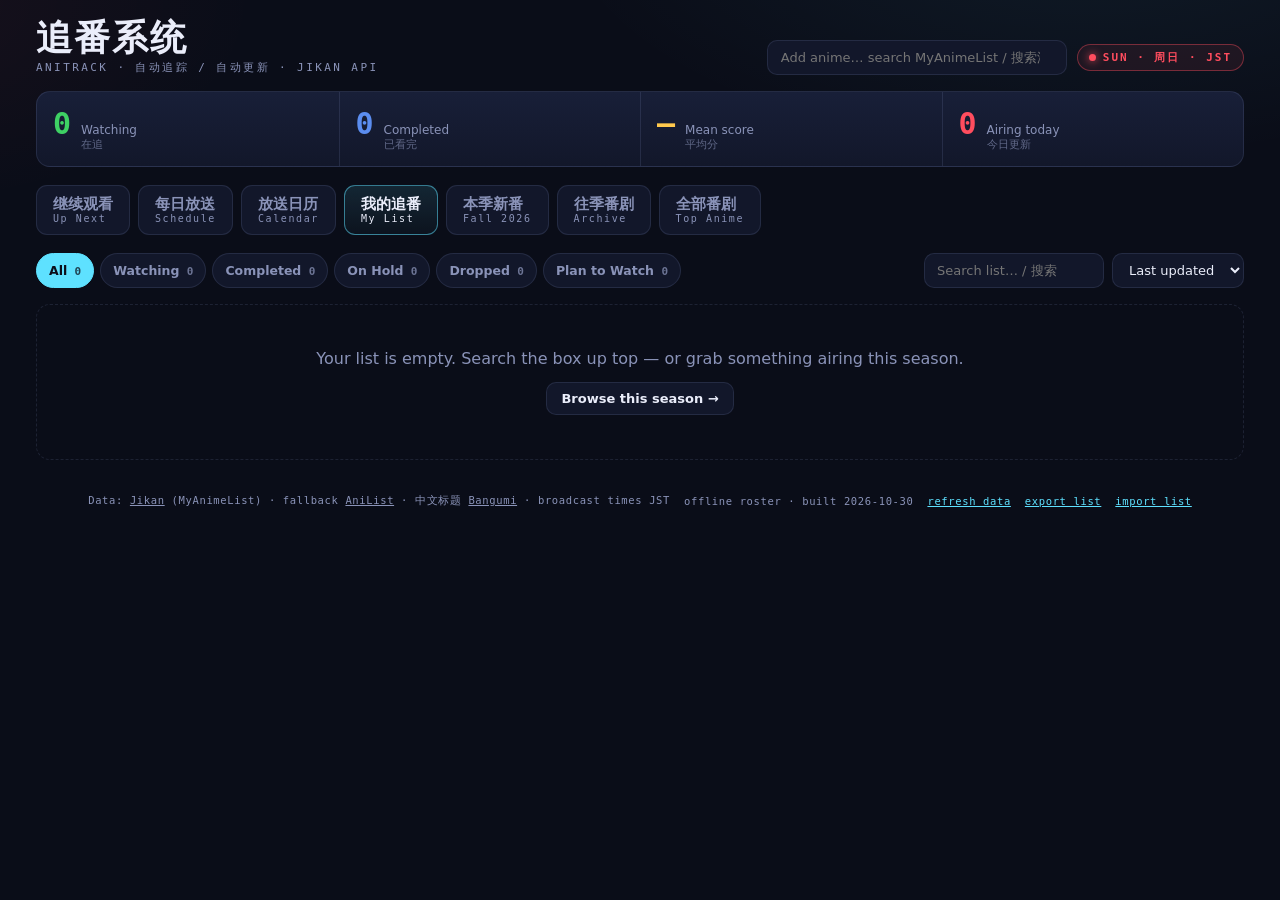
==== commit ae636d3c: "AniTrack v2: Vite + React + TypeScript webapp, refreshed season data, Jikan timeout Co-Authored-By: " ====
--- a/anitrack/anitrack.html
+++ b/anitrack/anitrack.html
@@ -12,1954 +12,12 @@
 <meta name="apple-mobile-web-app-status-bar-style" content="black">
 <meta name="apple-mobile-web-app-title" content="AniTrack">
 <title>追番系统 · AniTrack</title>
-<style>
-:root{
-  --ink:#0A0D18; --panel:#12172A; --panel-2:#181F38; --line:rgba(148,163,216,.14);
-  --tx:#EAEDFA; --mut:#8A93B8; --red:#FF4D5E; --gold:#FFC94D; --cyan:#5EE1FF;
-  --disp:'Avenir Next','Outfit','Trebuchet MS',system-ui,-apple-system,sans-serif;
-  --mono:'SF Mono','JetBrains Mono',ui-monospace,Consolas,monospace;
-  --g-watching:#3ED164; --g-completed:#5B8DEF; --g-onhold:#F5C84C; --g-dropped:#F26D6D; --g-ptw:#9AA3BF;
-}
-*{box-sizing:border-box;margin:0}
-html{color-scheme:dark}
-body{min-height:100vh;background:
-  radial-gradient(900px 420px at 85% -10%, rgba(94,225,255,.07), transparent 60%),
-  radial-gradient(700px 380px at -10% 0%, rgba(255,77,94,.06), transparent 55%),
-  var(--ink);
-  color:var(--tx);font-family:var(--disp);padding:20px clamp(14px,3vw,36px) 46px}
-
-/* ---------- header ---------- */
-.top{display:flex;justify-content:space-between;align-items:flex-end;gap:14px;padding-bottom:16px;flex-wrap:wrap}
-.brand-cn{font-size:clamp(26px,4vw,36px);font-weight:800;letter-spacing:.06em;display:block;line-height:1}
-.brand-sub{font-family:var(--mono);font-size:11px;color:var(--mut);letter-spacing:.22em}
-.top-right{display:flex;align-items:center;gap:10px;flex-wrap:wrap}
-.onair{display:inline-flex;align-items:center;gap:7px;font-family:var(--mono);font-size:11px;font-weight:700;
-  letter-spacing:.18em;color:var(--red);border:1px solid rgba(255,77,94,.4);border-radius:999px;padding:5px 11px;
-  background:rgba(255,77,94,.08);white-space:nowrap}
-.lamp{width:7px;height:7px;border-radius:50%;background:var(--red);box-shadow:0 0 8px var(--red);animation:pulse 1.6s infinite;flex:none}
-@keyframes pulse{50%{opacity:.35;box-shadow:0 0 2px var(--red)}}
-
-/* ---------- global search ---------- */
-.gsearch{position:relative}
-.gsearch input{background:var(--panel);border:1px solid var(--line);color:var(--tx);border-radius:10px;
-  padding:9px 13px;font-family:var(--disp);font-size:13px;outline:none;width:min(300px,68vw)}
-.gsearch input:focus{border-color:var(--cyan)}
-.gdrop{position:absolute;top:calc(100% + 6px);right:0;width:min(380px,86vw);background:var(--panel-2);
-  border:1px solid var(--line);border-radius:14px;z-index:40;overflow:hidden;box-shadow:0 14px 44px rgba(0,0,0,.55)}
-.gitem{display:flex;gap:10px;align-items:center;padding:9px 11px;cursor:pointer;border-top:1px solid var(--line)}
-.gitem:first-child{border-top:0}
-.gitem:hover{background:rgba(94,225,255,.07)}
-.gitem img{width:34px;height:46px;object-fit:cover;border-radius:5px;background:#222;flex:none}
-.gitem .gi-t{font-size:12.5px;font-weight:600;line-height:1.3}
-.gitem .gi-m{font-family:var(--mono);font-size:10px;color:var(--mut);margin-top:2px}
-.gitem .gi-add{margin-left:auto}
-.gnote{padding:11px;font-size:12px;color:var(--mut);text-align:center}
-.giok{font-family:var(--mono);font-size:10px;font-weight:700;color:var(--g-watching);white-space:nowrap}
-
-/* ---------- stats ---------- */
-.stats{display:grid;grid-template-columns:repeat(4,1fr);border:1px solid var(--line);border-radius:14px;
-  background:linear-gradient(180deg,var(--panel-2),var(--panel));overflow:hidden;margin-bottom:18px}
-.stat{padding:14px 16px;display:flex;align-items:baseline;gap:10px;border-left:1px solid var(--line)}
-.stat:first-child{border-left:0}
-.stat b{font-family:var(--mono);font-size:clamp(20px,2.6vw,30px);font-weight:700}
-.stat span{font-size:12px;color:var(--mut);line-height:1.25;display:flex;flex-direction:column}
-.stat i{font-style:normal;opacity:.65;font-size:11px}
-
-/* ---------- tabs ---------- */
-.tabs{display:flex;gap:8px;margin-bottom:18px;flex-wrap:wrap}
-.tab{background:var(--panel);border:1px solid var(--line);color:var(--mut);border-radius:11px;
-  padding:9px 16px;cursor:pointer;display:flex;flex-direction:column;align-items:flex-start;line-height:1.2;
-  font-family:var(--disp);transition:.18s}
-.tab-cn{font-weight:700;font-size:15px}
-.tab-en{font-family:var(--mono);font-size:10px;letter-spacing:.16em}
-.tab.on{color:var(--tx);border-color:rgba(94,225,255,.5);background:linear-gradient(180deg,rgba(94,225,255,.12),rgba(94,225,255,.03))}
-.tab:hover{color:var(--tx)}
-
-/* ---------- banner ---------- */
-.banner{border:1px solid rgba(255,77,94,.4);background:rgba(255,77,94,.07);color:#FFB3BA;border-radius:12px;
-  padding:11px 14px;font-size:13px;margin-bottom:16px;display:flex;gap:10px;align-items:center;flex-wrap:wrap}
-.banner button{margin-left:auto}
-
-/* ---------- toolbar ---------- */
-.toolbar{display:flex;justify-content:space-between;gap:12px;flex-wrap:wrap;margin-bottom:16px}
-.pills{display:flex;gap:6px;flex-wrap:wrap}
-.pill{--pc:var(--cyan);font-family:var(--disp);font-size:12.5px;font-weight:600;color:var(--mut);
-  background:var(--panel);border:1px solid var(--line);border-radius:999px;padding:6px 12px;cursor:pointer;transition:.15s}
-.pill em{font-style:normal;font-family:var(--mono);font-size:11px;opacity:.75;margin-left:3px}
-.pill.on{color:#0B0E1A;background:var(--pc);border-color:var(--pc)}
-.pill:hover{color:var(--tx)} .pill.on:hover{color:#0B0E1A}
-.tools{display:flex;gap:8px;flex-wrap:wrap}
-input.lsearch,select{background:var(--panel);border:1px solid var(--line);color:var(--tx);
-  border-radius:10px;padding:8px 12px;font-family:var(--disp);font-size:13px;outline:none}
-input.lsearch:focus,select:focus{border-color:var(--cyan)}
-input.lsearch{width:180px}
-
-/* ---------- cards ---------- */
-.grid{display:grid;grid-template-columns:repeat(auto-fill,minmax(168px,1fr));gap:14px}
-.card{background:var(--panel);border:1px solid var(--line);border-radius:14px;overflow:hidden;cursor:pointer;
-  transition:transform .18s,border-color .18s;display:flex;flex-direction:column}
-.card:hover{transform:translateY(-3px);border-color:rgba(94,225,255,.45)}
-.cwrap{position:relative}
-.cover{aspect-ratio:3/4;position:relative;overflow:hidden;display:flex;align-items:flex-end;justify-content:flex-end;
-  background:linear-gradient(152deg,#1b2540 12%,#31406e 130%)}
-.cover img{position:absolute;inset:0;width:100%;height:100%;object-fit:cover}
-.cover .glyph{position:relative;font-size:88px;font-weight:800;color:rgba(255,255,255,.16);line-height:1;
-  margin:0 -6px -14px 0;user-select:none}
-.cover .scan{position:absolute;inset:0;background:repeating-linear-gradient(0deg,rgba(0,0,0,.13) 0 1px,transparent 1px 4px);
-  mix-blend-mode:overlay;pointer-events:none;z-index:2}
-.slotchip{position:absolute;left:7px;top:7px;z-index:3;font-family:var(--mono);font-size:9.5px;font-weight:700;letter-spacing:.08em;
-  color:#fff;background:rgba(6,9,20,.62);border:1px solid rgba(255,255,255,.18);border-radius:6px;padding:2px 6px;backdrop-filter:blur(3px)}
-.progbadge{position:absolute;right:7px;bottom:7px;z-index:3;font-family:var(--mono);font-size:10.5px;font-weight:700;
-  color:#fff;background:rgba(6,9,20,.72);border-radius:6px;padding:2px 7px}
-.scorechip{position:absolute;right:7px;top:7px;z-index:3;font-family:var(--mono);font-size:10.5px;font-weight:700;
-  color:var(--gold);background:rgba(6,9,20,.72);border-radius:6px;padding:2px 7px}
-.newbadge{position:absolute;left:7px;bottom:7px;z-index:3;display:inline-flex;align-items:center;gap:5px;
-  font-family:var(--mono);font-size:9.5px;font-weight:700;letter-spacing:.1em;color:#fff;
-  background:rgba(255,77,94,.9);border-radius:6px;padding:3px 7px}
-.newbadge .lamp{background:#fff;box-shadow:0 0 6px #fff;width:6px;height:6px}
-.cdchip{position:absolute;left:7px;top:7px;z-index:3;font-family:var(--mono);font-size:9.5px;font-weight:700;
-  letter-spacing:.06em;color:var(--cyan);background:rgba(6,9,20,.78);border:1px solid rgba(94,225,255,.35);
-  border-radius:6px;padding:2px 6px;backdrop-filter:blur(3px)}
-.cdinline{font-family:var(--mono);font-size:9.5px;font-weight:700;color:var(--cyan);margin-left:5px;white-space:nowrap}
-.behindbadge{position:absolute;left:7px;bottom:7px;z-index:3;display:inline-flex;align-items:center;gap:5px;
-  font-family:var(--mono);font-size:9.5px;font-weight:700;letter-spacing:.06em;color:#0B0E1A;
-  background:rgba(255,201,77,.94);border-radius:6px;padding:3px 7px}
-.behindbadge .lamp{background:#0B0E1A;box-shadow:none;width:5px;height:5px;animation:none}
-.contbadge{position:absolute;left:7px;bottom:7px;z-index:3;font-family:var(--mono);font-size:9.5px;font-weight:700;
-  letter-spacing:.1em;color:#0B0E1A;background:rgba(255,201,77,.92);border-radius:6px;padding:3px 7px}
-.cbody{padding:10px 11px 12px;display:flex;flex-direction:column;flex:1}
-.ctitle{font-size:13.5px;font-weight:700;line-height:1.3;max-height:2.6em;overflow:hidden;margin-bottom:3px}
-.cnative{font-size:10.5px;color:var(--mut);line-height:1.35;margin-bottom:8px;overflow:hidden;white-space:nowrap;text-overflow:ellipsis}
-.bar{height:4px;border-radius:99px;background:rgba(255,255,255,.09);overflow:hidden;margin-bottom:9px}
-.bar i{display:block;height:100%;border-radius:99px;transition:width .25s}
-.cfoot{display:flex;justify-content:space-between;align-items:center;gap:6px;margin-top:auto}
-.stag{font-size:11px;font-weight:700;letter-spacing:.04em}
-.fnote{font-family:var(--mono);font-size:10px;color:var(--mut)}
-.genres{font-size:11px;color:var(--mut);margin-bottom:9px}
-.plus{font-family:var(--mono);font-weight:700;font-size:12px;color:#0B0E1A;background:var(--cyan);
-  border:none;border-radius:8px;padding:5px 12px;cursor:pointer;transition:.15s}
-.plus:hover{filter:brightness(1.12)}
-.plus.wide{background:transparent;color:var(--cyan);border:1px solid rgba(94,225,255,.5)}
-.plus.wide:hover{background:rgba(94,225,255,.12)}
-.trackedtag{font-size:11.5px;font-weight:700}
-
-/* ---------- schedule ---------- */
-.weekhead{display:flex;align-items:center;gap:10px;margin-bottom:12px;flex-wrap:wrap}
-.weekhead h2{font-size:18px;font-weight:800}
-.weekhead .fnote{font-size:10.5px}
-.week{display:grid;grid-template-columns:repeat(7,minmax(152px,1fr));gap:10px;overflow-x:auto;padding-bottom:6px}
-.day{background:var(--panel);border:1px solid var(--line);border-radius:13px;padding:10px;min-width:152px}
-.day.today{border-color:rgba(255,77,94,.55);background:linear-gradient(180deg,rgba(255,77,94,.09),var(--panel) 42%)}
-.dayhead{display:flex;align-items:center;gap:8px;margin-bottom:10px;flex-wrap:wrap}
-.dayen{font-family:var(--mono);font-weight:700;font-size:12px;letter-spacing:.14em}
-.daycn{font-size:11.5px;color:var(--mut)}
-.slot{display:flex;align-items:center;gap:7px;padding:7px 8px;border-radius:9px;margin-bottom:5px;
-  background:rgba(255,255,255,.028);border:1px solid transparent;cursor:pointer;transition:.15s}
-.slot:hover{border-color:var(--line)}
-.slot.tracked{background:rgba(94,225,255,.06);border-color:rgba(94,225,255,.18)}
-.slot.empty{color:var(--mut);font-size:11px;cursor:default;justify-content:center;background:none}
-.stime{font-family:var(--mono);font-size:10px;color:var(--mut);flex:none}
-.smain{flex:1;min-width:0;display:flex;flex-direction:column;gap:2px}
-.smain .sname{flex:none}   /* flex:1 inside a column box would collapse its height */
-.cdline{font-family:var(--mono);font-size:9.5px;font-weight:700;color:var(--cyan);white-space:nowrap;
-  overflow:hidden;text-overflow:ellipsis}
-.sname{font-size:12px;font-weight:600;line-height:1.25;flex:1;overflow:hidden;display:-webkit-box;
-  -webkit-line-clamp:2;-webkit-box-orient:vertical}
-.sside{display:flex;align-items:center;gap:6px}
-.dot{width:7px;height:7px;border-radius:50%;flex:none}
-.mini{font-family:var(--mono);font-size:10.5px;font-weight:700;border-radius:6px;border:none;cursor:pointer;
-  padding:3px 7px;background:var(--cyan);color:#0B0E1A}
-.mini.ghost{background:transparent;color:var(--mut);border:1px solid var(--line)}
-.mini.ghost:hover{color:var(--tx);border-color:var(--cyan)}
-
-/* ---------- up next ---------- */
-.upsec{font-family:var(--mono);font-size:10.5px;letter-spacing:.16em;color:var(--mut);margin:16px 0 8px}
-.uplist{display:flex;flex-direction:column;gap:8px}
-.uprow{display:flex;gap:12px;align-items:center;background:var(--panel);border:1px solid var(--line);
-  border-radius:12px;padding:10px 12px;cursor:pointer;transition:border-color .15s,transform .15s}
-.uprow:hover{border-color:rgba(94,225,255,.45);transform:translateX(2px)}
-.uprow.soon{opacity:.72}
-.upcover{width:44px;height:60px;flex:none;border-radius:7px;overflow:hidden;background:linear-gradient(152deg,#1b2540,#31406e)}
-.upcover img{width:100%;height:100%;object-fit:cover}
-.upmain{flex:1;min-width:0}
-.uptitle{font-size:13.5px;font-weight:700;line-height:1.3;overflow:hidden;white-space:nowrap;text-overflow:ellipsis}
-.upmeta{display:flex;gap:10px;align-items:center;flex-wrap:wrap;margin:5px 0 7px}
-.upn{font-family:var(--mono);font-size:12px;font-weight:700;color:var(--gold)}
-.upn i{font-style:normal;font-size:10px;color:var(--mut);font-weight:600}
-.uprow .bar{margin-bottom:0}
-.uprow .plus{flex:none;padding:8px 15px;font-size:13px}
-@media (max-width:560px){ .upcover{width:36px;height:50px} }
-
-/* ---------- calendar (weekly timetable) ---------- */
-.calwrap{overflow-x:auto;padding-bottom:6px}
-.cal{display:grid;grid-template-columns:52px repeat(7,minmax(122px,1fr));gap:4px;min-width:920px}
-.chead{font-family:var(--mono);font-size:11px;font-weight:700;letter-spacing:.12em;color:var(--mut);
-  padding:8px 6px;text-align:center;border-bottom:1px solid var(--line)}
-.chead.today{color:var(--red);border-bottom-color:rgba(255,77,94,.5)}
-.chead .cn{display:block;font-family:var(--disp);font-weight:600;font-size:10.5px;letter-spacing:0;opacity:.8}
-.ctime{font-family:var(--mono);font-size:10.5px;color:var(--mut);padding:8px 6px 0;text-align:right}
-.ccell{background:rgba(255,255,255,.02);border-radius:8px;padding:3px;min-height:36px;display:flex;flex-direction:column;gap:3px}
-.ccell.today{background:rgba(255,77,94,.05)}
-.cslot{background:var(--panel);border:1px solid var(--line);border-radius:7px;padding:5px 7px;cursor:pointer;transition:.15s}
-.cslot:hover{border-color:rgba(94,225,255,.45)}
-.cslot.tracked{background:rgba(94,225,255,.08);border-color:rgba(94,225,255,.3)}
-.cslot .ct{font-size:11px;font-weight:600;line-height:1.25;overflow:hidden;display:-webkit-box;-webkit-line-clamp:2;-webkit-box-orient:vertical}
-.cslot .cm{font-family:var(--mono);font-size:9.5px;color:var(--mut);margin-top:3px;display:flex;gap:5px;align-items:center}
-.cslot.up{opacity:.72;border-style:dashed}
-.cslot .soon{color:var(--gold);font-weight:700}
-
-/* ---------- season head ---------- */
-.seasonhead{margin-bottom:14px;display:flex;align-items:baseline;gap:10px;flex-wrap:wrap}
-.seasonhead h2{font-size:19px;font-weight:800}
-.seasonhead span{font-family:var(--mono);font-size:11px;color:var(--mut);letter-spacing:.05em}
-
-/* ---------- skeleton / empty ---------- */
-.skel{aspect-ratio:3/4;border-radius:14px;background:linear-gradient(100deg,var(--panel) 40%,var(--panel-2) 50%,var(--panel) 60%);
-  background-size:220% 100%;animation:shine 1.3s infinite;border:1px solid var(--line)}
-@keyframes shine{to{background-position:-120% 0}}
-.void{border:1px dashed var(--line);border-radius:14px;padding:44px;text-align:center;color:var(--mut);
-  display:flex;flex-direction:column;gap:14px;align-items:center}
-
-/* ---------- modal ---------- */
-.veil{position:fixed;inset:0;background:rgba(4,6,14,.72);backdrop-filter:blur(4px);display:flex;
-  align-items:center;justify-content:center;padding:18px;z-index:50}
-.sheet{width:min(600px,100%);background:var(--panel-2);border:1px solid var(--line);border-radius:18px;
-  padding:18px;max-height:88vh;overflow-y:auto}
-.sheettop{display:flex;gap:14px;margin-bottom:14px;position:relative}
-.sheettop .cover{width:112px;flex:none;border-radius:10px;aspect-ratio:3/4}
-.sheettop .cover .glyph{font-size:56px}
-.smeta h2{font-size:19px;font-weight:800;line-height:1.25;padding-right:30px}
-.native{font-size:12.5px;color:var(--mut);margin:4px 0 8px}
-.metaline{font-size:12px;color:var(--mut);margin-bottom:8px;line-height:1.5}
-.syno{font-size:12.5px;color:var(--mut);line-height:1.55;margin:4px 0 12px}
-.series{display:flex;gap:7px;align-items:center;flex-wrap:wrap;margin:12px 0 2px}
-.schip{display:inline-flex;align-items:center;gap:6px;font-size:11.5px;cursor:pointer;
-  border:1px solid var(--line);border-radius:8px;padding:3px 8px;background:var(--panel);transition:.15s;max-width:100%}
-.schip:hover{border-color:rgba(94,225,255,.5)}
-.schip.have{border-left:2px solid var(--gold)}
-.schip b{font-family:var(--mono);font-size:9.5px;font-weight:700;color:var(--mut);letter-spacing:.06em;flex:none}
-.schip .sname{overflow:hidden;white-space:nowrap;text-overflow:ellipsis;max-width:190px}
-.schip .sdot{width:6px;height:6px;border-radius:50%;flex:none}
-.smini{font-family:var(--mono);font-size:11px;font-weight:700;color:#0B0E1A;background:var(--cyan);
-  border:none;border-radius:5px;padding:1px 6px;cursor:pointer;flex:none}
-.smini:hover{filter:brightness(1.12)}
-.streams{display:flex;gap:7px;align-items:center;flex-wrap:wrap;margin:10px 0 4px}
-.slabel{font-family:var(--mono);font-size:10px;letter-spacing:.14em;color:var(--mut)}
-.streamlink{font-family:var(--mono);font-size:11px;font-weight:700;color:var(--cyan);text-decoration:none;
-  border:1px solid rgba(94,225,255,.4);border-radius:7px;padding:3px 9px;background:rgba(94,225,255,.07)}
-.streamlink:hover{background:rgba(94,225,255,.16)}
-.mallink{font-family:var(--mono);font-size:11px;color:var(--cyan);text-decoration:none}
-.mallink:hover{text-decoration:underline}
-.x{position:absolute;top:0;right:0;background:none;border:none;color:var(--mut);font-size:15px;cursor:pointer;padding:4px}
-.x:hover{color:var(--tx)}
-.srow{display:flex;align-items:center;gap:14px;padding:11px 0;border-top:1px solid var(--line);flex-wrap:wrap}
-.srow.end{justify-content:flex-end;gap:10px}
-.lbl{font-family:var(--mono);font-size:10.5px;letter-spacing:.16em;color:var(--mut);width:74px;flex:none}
-.pills.tight .pill{padding:5px 10px;font-size:12px}
-.stepper{display:flex;align-items:center;gap:10px}
-.stepper button{width:34px;height:34px;border-radius:9px;border:1px solid var(--line);background:var(--panel);
-  color:var(--tx);font-size:17px;cursor:pointer}
-.stepper button:hover{border-color:var(--cyan)}
-.stepper b{font-family:var(--mono);font-size:17px}
-.stepper i{font-style:normal;font-size:12px;color:var(--mut);margin-left:4px}
-.btn{background:var(--panel);border:1px solid var(--line);color:var(--tx);border-radius:10px;padding:8px 14px;
-  font-family:var(--disp);font-weight:600;font-size:13px;cursor:pointer}
-.btn:hover{border-color:var(--cyan)}
-.btn.danger{color:#FF8A94;border-color:rgba(255,77,94,.35)}
-.btn.danger:hover{background:rgba(255,77,94,.1);border-color:var(--red)}
-.btn.small{padding:6px 11px;font-size:12px}
-
-/* ---------- toast / footer ---------- */
-.toast{position:fixed;bottom:22px;left:50%;transform:translateX(-50%);background:#0F1526;border:1px solid rgba(94,225,255,.4);
-  color:var(--tx);border-radius:12px;padding:11px 18px;font-size:13px;font-weight:600;z-index:60;max-width:88vw;
-  box-shadow:0 8px 30px rgba(0,0,0,.5);animation:rise .22s ease-out}
-.toast.gold{border-color:rgba(255,201,77,.55)}
-.toast.warn{border-color:rgba(255,77,94,.45)}
-@keyframes rise{from{opacity:0;transform:translate(-50%,8px)}to{opacity:1;transform:translate(-50%,0)}}
-.foot{margin-top:34px;text-align:center;font-family:var(--mono);font-size:10.5px;color:var(--mut);letter-spacing:.06em;
-  display:flex;gap:14px;justify-content:center;align-items:center;flex-wrap:wrap}
-.foot a{color:var(--mut)}
-.linkbtn{background:none;border:none;color:var(--cyan);font-family:var(--mono);font-size:10.5px;cursor:pointer;
-  letter-spacing:.06em;padding:0;text-decoration:underline}
-button:focus-visible,input:focus-visible,select:focus-visible,a:focus-visible{outline:2px solid var(--cyan);outline-offset:2px}
-
-@media (max-width:760px){
-  .stats{grid-template-columns:repeat(2,1fr)}
-  .stat{border-top:1px solid var(--line)}
-  .week{grid-template-columns:repeat(7,74vw)}
-  input.lsearch{width:140px}
-}
-/* Touch screens (the installed phone PWA): fingers need ~44px targets. Mouse layouts unchanged. */
-@media (pointer:coarse){
-  .x{min-width:44px;min-height:44px;font-size:19px;top:-8px;right:-8px}
-  .smini{min-width:34px;min-height:32px;font-size:15px}
-  .stepper button{width:46px;height:46px;font-size:20px}
-  .pills.tight .pill{padding:10px 13px}
-  .plus,.mini{min-height:40px;min-width:44px}
-  .uprow .plus{min-height:46px;min-width:52px}
-  .schip{padding:7px 10px}
-  .streamlink{padding:7px 11px}
-}
-@media (prefers-reduced-motion:reduce){*{animation:none!important;transition:none!important}}
-</style>
+  <script type="module" crossorigin src="./assets/anitrack-CnNkON-o.js"></script>
+  <link rel="stylesheet" crossorigin href="./assets/anitrack-7xFfPNa-.css">
 </head>
 <body>
-
-<header class="top">
-  <div class="brand">
-    <span class="brand-cn">追番系统</span>
-    <span class="brand-sub">ANITRACK · 自动追踪 / 自动更新 · JIKAN API</span>
-  </div>
-  <div class="top-right">
-    <div class="gsearch">
-      <input id="gsearch" type="search" placeholder="Add anime… search MyAnimeList / 搜索添加" autocomplete="off" aria-label="Search anime to add">
-      <div id="gdrop" class="gdrop" hidden></div>
-    </div>
-    <span class="onair"><i class="lamp"></i><span id="todaylabel"></span></span>
-  </div>
-</header>
-
-<div id="banner"></div>
-<section class="stats" id="stats" aria-label="stats"></section>
-<nav class="tabs" id="tabs" role="tablist"></nav>
-<main id="view"></main>
-<div id="modalroot"></div>
-<div id="toastroot"></div>
-
-<footer class="foot">
-  <span>Data: <a href="https://jikan.moe" target="_blank" rel="noopener">Jikan</a> (MyAnimeList) · fallback <a href="https://docs.anilist.co" target="_blank" rel="noopener">AniList</a> · 中文标题 <a href="https://bgm.tv" target="_blank" rel="noopener">Bangumi</a> · broadcast times JST</span>
-  <span id="cacheage"></span>
-  <button class="linkbtn" data-act="refresh">refresh data</button>
-  <button class="linkbtn" data-act="export">export list</button>
-  <button class="linkbtn" data-act="import">import list</button>
-  <input id="importfile" type="file" accept="application/json,.json" hidden>
-</footer>
-
+<div id="root"></div>
+<!-- generated season rosters + Chinese titles; a classic script so its globals exist before the app boots -->
 <script src="anitrack-cn-data.js"></script>
-<script>
-"use strict";
-/* ============================================================
-   追番系统 · AniTrack — single-file build (Jikan API v4)
-   Open this file in a browser. Your list lives in localStorage.
-   ============================================================ */
-
-const API = "https://api.jikan.moe/v4";
-const LS_LIST  = "anitrack:list:v1";
-const LS_CACHE = "anitrack:season:v3"; // v3: envelope carries the season key it was fetched for
-const CACHE_TTL = 6 * 3600 * 1000; // 6h
-const MAX_PAGES = 6;
-
-/* Genre map: MAL genre id (Jikan) ↔ AniList genre name. MAL "Suspense" = AniList "Thriller". */
-const GENRES = [
-  {mal:1,  al:"Action",        en:"Action",        cn:"动作"},
-  {mal:2,  al:"Adventure",     en:"Adventure",     cn:"冒险"},
-  {mal:4,  al:"Comedy",        en:"Comedy",        cn:"喜剧"},
-  {mal:8,  al:"Drama",         en:"Drama",         cn:"剧情"},
-  {mal:10, al:"Fantasy",       en:"Fantasy",       cn:"奇幻"},
-  {mal:14, al:"Horror",        en:"Horror",        cn:"恐怖"},
-  {mal:7,  al:"Mystery",       en:"Mystery",       cn:"悬疑"},
-  {mal:40, al:"Psychological", en:"Psychological", cn:"心理"},
-  {mal:22, al:"Romance",       en:"Romance",       cn:"恋爱"},
-  {mal:24, al:"Sci-Fi",        en:"Sci-Fi",        cn:"科幻"},
-  {mal:36, al:"Slice of Life", en:"Slice of Life", cn:"日常"},
-  {mal:30, al:"Sports",        en:"Sports",        cn:"运动"},
-  {mal:37, al:"Supernatural",  en:"Supernatural",  cn:"超自然"},
-  {mal:41, al:"Thriller",      en:"Suspense",      cn:"惊悚"},
-  {mal:18, al:"Mecha",         en:"Mecha",         cn:"机甲"},
-  {mal:19, al:"Music",         en:"Music",         cn:"音乐"},
-];
-const SEASONS   = ["winter","spring","summer","fall"];
-const SEASON_CN = { winter:"冬", spring:"春", summer:"夏", fall:"秋" };
-const DAYS    = ["SUN","MON","TUE","WED","THU","FRI","SAT"];
-const DAYS_CN = ["周日","周一","周二","周三","周四","周五","周六"];
-const WEEK_ORDER = [1,2,3,4,5,6,0];
-const DAY_INDEX = {Sundays:0,Mondays:1,Tuesdays:2,Wednesdays:3,Thursdays:4,Fridays:5,Saturdays:6};
-
-const STATUS = {
-  watching:  {label:"Watching",      cn:"在追",   color:"var(--g-watching)"},
-  completed: {label:"Completed",     cn:"已看完", color:"var(--g-completed)"},
-  onhold:    {label:"On Hold",       cn:"搁置",   color:"var(--g-onhold)"},
-  dropped:   {label:"Dropped",       cn:"弃番",   color:"var(--g-dropped)"},
-  ptw:       {label:"Plan to Watch", cn:"想看",   color:"var(--g-ptw)"},
-};
-const STATUS_KEYS = ["watching","completed","onhold","dropped","ptw"];
-const SCORE_LABELS = {10:"Masterpiece",9:"Great",8:"Very Good",7:"Good",6:"Fine",
-  5:"Average",4:"Bad",3:"Very Bad",2:"Horrible",1:"Appalling"};
-
-/* ---------------- state ---------------- */
-const state = {
-  tab: "list",
-  filter: "all",
-  sort: "recent",
-  lquery: "",
-  list: loadList(),          // { [malId]: {status, progress, score, t, anime:snapshot} }
-  season: [],                // snapshots
-  seasonAt: 0,                 // when the season view was last painted
-  liveAt: 0,                   // when live (non-baked) data last arrived — drives the freshness label
-  loadingSeason: false,
-  seasonError: "",
-  searchResults: null,       // null = closed, [] = empty, [...]=results
-  searchFailed: false,       // last search errored (API down) vs. genuinely no matches
-  searching: false,
-  openId: null,
-  openPreview: null,         // snapshot for untracked modal
-  links: {},                 // malId -> [{site,url}] streaming links (lazy, per session)
-  rel: {},                   // malId -> [{rt, snap}] franchise chain — session-scoped ON PURPOSE:
-                             // sequels get announced and statuses flip, so a persisted cache would
-                             // answer "is there a sequel?" with last month's truth forever
-  arYear: 0,                 // archive tab: season being browsed (set at boot)
-  arSeason: "",
-  archive: {},               // { "2025-fall": [snapshots] } — in-memory
-  loadingArchive: false,
-  archiveError: "",
-  all: [],                   // top-anime tab: accumulated snapshots in rank order
-  allGenre: "",              // MAL genre id as string, "" = all genres
-  allPage: 0,
-  allDone: false,
-  allSrc: "",                // "jikan" | "anilist" — picked on first page, then sticky
-  loadingAll: false,
-  allError: "",
-};
-
-/* ---------------- utils ---------------- */
-const $  = (s, el=document) => el.querySelector(s);
-const esc = (s) => String(s ?? "").replace(/[&<>"']/g, c => ({"&":"&amp;","<":"&lt;",">":"&gt;",'"':"&quot;","'":"&#39;"}[c]));
-const sleep = (ms) => new Promise(r => setTimeout(r, ms));
-/* The BROADCAST day, not the calendar day. Every "is this airing today" test compares against
-   a.day, which jstDayTime() files under the 深夜 convention (00:00-04:59 belongs to the previous
-   night). A plain calendar weekday flipped at midnight, so for five hours a night the today
-   column, ON AIR badge, "Airing today" and NEW EP all pointed at the wrong night. */
-const jstToday = () => jstDayTime(Math.floor(Date.now() / 1000))[0];
-const inLateNight = () => +jstDayTime(Math.floor(Date.now() / 1000))[1].slice(0, 2) >= 24;
-/* Anime seasons are a Japanese calendar concept and the rest of the app is JST
-   (jstToday / jstDayTime), so pin the season to Tokyo too — otherwise a browser
-   west of JST flips season up to a day late and disagrees with its own schedule. */
-const JST_YM = new Intl.DateTimeFormat("en-US", { timeZone: "Asia/Tokyo", year: "numeric", month: "numeric" });
-const seasonNow = () => {
-  const p = {};
-  for (const x of JST_YM.formatToParts(new Date())) p[x.type] = x.value;
-  const m = +p.month - 1;
-  const s = m<3 ? "Winter" : m<6 ? "Spring" : m<9 ? "Summer" : "Fall";
-  return { name: s, year: +p.year };
-};
-/* comparable rank for a "YYYY-season" roster key */
-const seasonRank = (key) => {
-  const i = key.lastIndexOf("-");
-  return (+key.slice(0, i)) * 4 + SEASONS.indexOf(key.slice(i + 1));
-};
-const curSeasonKey = () => { const sn = seasonNow(); return `${sn.year}-${sn.name.toLowerCase()}`; };
-const pct = (p, e) => e ? Math.min(100, Math.round(p / e * 100)) : (p > 0 ? 30 : 0);
-/* Premiered (or premiering) this season — excludes every-season long-runners like One Piece. */
-const isNewSeason = (a) => {
-  const sn = seasonNow();
-  return (a.season === sn.name && a.year === sn.year) || a.up || (!a.season && !a.year);
-};
-const ago = (t) => {
-  const m = Math.round((Date.now() - t) / 60000);
-  return m < 1 ? "just now" : m < 60 ? m + " min ago" : Math.round(m/60) + " h ago";
-};
-
-function loadList(){ try { return JSON.parse(localStorage.getItem(LS_LIST)) || {}; } catch { return {}; } }
-function saveList(){
-  const data = JSON.stringify(state.list);
-  try { localStorage.setItem(LS_LIST, data); return; } catch(e){}
-  /* Storage full. On the hosted site this origin's quota is shared with DayLedger and Larder.
-     Drop AniTrack's own regenerable caches (they refetch) and retry before giving up. */
-  for (const k of [LS_CACHE, "anitrack:archive:v1", "anitrack:cn:v1"]) { try { localStorage.removeItem(k); } catch {} }
-  try { localStorage.setItem(LS_LIST, data); return; } catch(e){}
-  if (typeof toast === "function") toast("⚠ 无法保存 · Browser storage is full — export your list (footer) to back it up", "warn");
-}
-
-/* Normalize a raw Jikan anime object into a small snapshot we store/render. */
-/* MAL/Jikan give the broadcast slot as a calendar weekday + JST time ("Sundays", "01:00").
-   Apply the same 深夜 rollback as jstDayTime(), or the day a show is filed under flips back and
-   forth depending on which source served the last refresh. */
-function jikanSlot(b){
-  if (!b || !DAY_INDEX.hasOwnProperty(b.day)) return { day: null, time: (b && b.time) || null };
-  let day = DAY_INDEX[b.day];
-  if (!b.time || !/^\d{1,2}:\d{2}/.test(b.time)) return { day, time: b.time || null };
-  let [h, m] = b.time.split(":").map(Number);
-  if (h < LATE_NIGHT_CUTOFF){ day = (day + 6) % 7; h += 24; }
-  return { day, time: String(h).padStart(2,"0") + ":" + String(m).padStart(2,"0") };
-}
-function snap(a){
-  return {
-    id: a.mal_id,
-    title: a.title_english || a.title || "Untitled",
-    native: a.title_japanese || a.title || "",
-    image: (a.images && a.images.jpg && (a.images.jpg.large_image_url || a.images.jpg.image_url)) || "",
-    eps: a.episodes || null,
-    airing: !!a.airing || a.status === "Currently Airing",
-    up: a.status === "Not yet aired",
-    ...jikanSlot(a.broadcast),
-    mal: a.score || null,
-    members: a.members || null,
-    type: a.type || "TV",
-    year: a.year || (a.aired && a.aired.prop && a.aired.prop.from && a.aired.prop.from.year) || null,
-    season: a.season ? a.season[0].toUpperCase() + a.season.slice(1) : null,
-    genres: (a.genres || []).slice(0,3).map(g => g.name),
-    studio: (a.studios && a.studios[0] && a.studios[0].name) || "",
-    synopsis: a.synopsis ? String(a.synopsis).replace(/\s*\[Written by MAL Rewrite\]\s*$/,"").slice(0, 420) : "",
-    url: a.url || ("https://myanimelist.net/anime/" + a.mal_id),
-  };
-}
-
-/* ---------------- Chinese titles via Bangumi (bgm.tv) ---------------- */
-const LS_CN = "anitrack:cn:v1";
-const cnMap = (() => { try { return JSON.parse(localStorage.getItem(LS_CN)) || {}; } catch { return {}; } })();
-const cnPending = new Set();
-let cnChain = Promise.resolve(), cnRenderTimer = null;
-/* Static map scraped from acgsecrets.hk seasonal charts (2016+), loaded from anitrack-cn-data.js.
-   Curated, instant, no network — takes priority; Bangumi lookups remain the fallback. */
-const staticCn = (a) => (typeof ACG_CN !== "undefined" && a && ((a.native && ACG_CN[normTitle(a.native)]) || ACG_CN[normTitle(a.title)])) || "";
-/* Priority: baked cn on the snapshot → MAL-id map → normalized-name map → Bangumi lookup. */
-const cnById = (id) => (typeof ACG_CN_BY_ID !== "undefined" && ACG_CN_BY_ID[id]) || "";
-const cnOf = (a) => (a && (a.cn || cnById(a.id))) || staticCn(a) || (a && cnMap[a.id]) || "";
-/* Display title: Chinese when known, else the Japanese name, else the MAL (English) title. */
-const cnTitle = (a) => cnOf(a) || a.native || a.title;
-/* Bangumi and MAL format sequels differently (Ⅲ vs III, ～, spacing) — normalize before comparing. */
-const ROMAN = {"Ⅰ":"I","Ⅱ":"II","Ⅲ":"III","Ⅳ":"IV","Ⅴ":"V","Ⅵ":"VI","Ⅶ":"VII","Ⅷ":"VIII","Ⅸ":"IX","Ⅹ":"X"};
-const KNUM = {"一":"1","二":"2","三":"3","四":"4","五":"5","六":"6","七":"7","八":"8","九":"9","十":"10",
-  "壹":"1","貳":"2","弐":"2","參":"3","参":"3","叁":"3","肆":"4","伍":"5"};
-const NUMCLS = "0-9一二三四五六七八九十壹貳弐參参叁肆伍";
-/* Must stay in sync with norm() in the anitrack-cn-data.js generator (build_roster.py). */
-const normTitle = (s) => String(s || "").normalize("NFKC").replace(/[ⅠⅡⅢⅣⅤⅥⅦⅧⅨⅩ]/g, c => ROMAN[c])
-  .replace(/[\s　～〜~\-−—・:：!！?？"'「」『』☆★♪♡＆&().,。、（）]/g, "").toUpperCase()
-  .replace(new RegExp("第([" + NUMCLS + "]+)(期|季|部|シーズン)度?", "g"), (m, n) => "S" + (KNUM[n] || n))
-  .replace(new RegExp("([" + NUMCLS + "])期", "g"), (m, n) => "S" + (KNUM[n] || n))
-  .replace(/(\d+)(?:ST|ND|RD|TH)SEASON/g, "S$1")
-  .replace(/SEASON(\d+)/g, "S$1")
-  .replace(/シーズン(\d+)/g, "S$1");
-
-function lookupCn(a){
-  /* cnOf(), not staticCn(): the roster resolves most shows by MAL id, and those need no
-     Bangumi round-trip at all. Guarding on staticCn alone re-queried every roster show. */
-  if (!a || cnOf(a) || cnMap[a.id] !== undefined || cnPending.has(a.id) || !a.native) return;
-  cnPending.add(a.id);
-  cnChain = cnChain.then(async () => {
-    await sleep(600);
-    try {
-      const r = await fetch("https://api.bgm.tv/v0/search/subjects?limit=10", {
-        method: "POST", headers: { "Content-Type": "application/json" },
-        body: JSON.stringify({ keyword: a.native, filter: { type: [2] } }),
-      });
-      if (!r.ok) throw new Error(r.status);
-      const j = await r.json();
-      const list = Array.isArray(j && j.data) ? j.data : [];
-      const want = normTitle(a.native);
-      const hit = list.find(s => s.name_cn && normTitle(s.name) === want) || list.find(s => s.name_cn);
-      cnMap[a.id] = (hit && hit.name_cn) || "";   // "" = looked up, Bangumi has no CN title
-      try { localStorage.setItem(LS_CN, JSON.stringify(cnMap)); } catch {}
-      /* repaint (debounced) so titles flip to Chinese as lookups land */
-      clearTimeout(cnRenderTimer);
-      cnRenderTimer = setTimeout(() => {
-        if (document.activeElement && document.activeElement.id === "lsearch") return; // don't yank focus mid-typing
-        renderAll();
-      }, 500);
-    } catch { cnPending.delete(a.id); }           // network hiccup — retry on next pass
-  });
-}
-function lookupAllCn(){
-  Object.values(state.list).forEach(e => lookupCn(e.anime));
-  state.season.forEach(lookupCn);
-}
-
-/* ---------------- throttled API queue (Jikan: ~3 req/s) ----------------
-   Jikan has had multi-month outages (504 on every parameterised query). Without a breaker
-   each user action still pays the queue delay plus retries before falling back to AniList —
-   seconds of dead waiting per keystroke. Remember the failure and skip Jikan for a while. */
-const LS_JIKAN = "anitrack:jikanDown";
-const JIKAN_COOLDOWN = 30 * 60 * 1000;
-let jikanDownUntil = 0;
-try { jikanDownUntil = +(localStorage.getItem(LS_JIKAN) || 0) || 0; } catch {}
-const jikanDown = () => Date.now() < jikanDownUntil;
-function tripJikan(){
-  jikanDownUntil = Date.now() + JIKAN_COOLDOWN;
-  try { localStorage.setItem(LS_JIKAN, String(jikanDownUntil)); } catch {}
-}
-function clearJikan(){
-  if (!jikanDownUntil) return;
-  jikanDownUntil = 0;
-  try { localStorage.removeItem(LS_JIKAN); } catch {}
-}
-let chain = Promise.resolve();
-function api(path, retries = 2){
-  if (jikanDown()) return Promise.reject(new Error("Jikan cooling down"));
-  const p = chain.then(async () => {
-    await sleep(420);
-    try {
-      let r = await fetch(API + path);
-      for (let retry = 1; retry <= retries && (r.status === 429 || r.status >= 500); retry++){
-        await sleep(1500 * retry);
-        r = await fetch(API + path);
-      }
-      if (!r.ok) throw new Error("Jikan API " + r.status);
-      clearJikan();
-      return r.json();
-    } catch (e){ tripJikan(); throw e; }
-  });
-  chain = p.catch(() => {});
-  return p;
-}
-
-/* ---------------- AniList fallback (graphql.anilist.co) ----------------
-   Second data source for when Jikan is down. Free, no key, CORS-open, and
-   returns MAL ids so snapshots stay compatible with the tracked list. */
-const ANILIST_Q = `query($season:MediaSeason,$year:Int,$status:MediaStatus,$page:Int){
-  Page(page:$page,perPage:50){
-    pageInfo{hasNextPage}
-    media(type:ANIME,format_in:[TV,TV_SHORT,ONA,OVA],season:$season,seasonYear:$year,status:$status,sort:POPULARITY_DESC){
-      idMal format title{english romaji native} coverImage{large} episodes status
-      nextAiringEpisode{airingAt episode} averageScore popularity seasonYear season genres
-      studios(isMain:true){nodes{name}} description
-    }
-  }
-}`;
-/* Returns {media, truncated}. `truncated` matters: syncSnapshots only infers
-   "this show finished airing" from absence when the feed is known to be complete. */
-async function anilistPages(vars){
-  const out = [];
-  let truncated = false;
-  for (let page = 1; page <= 3; page++){
-    /* NB: AniList treats an explicit null variable as "field equals null" — only send used filters */
-    const r = await fetch("https://graphql.anilist.co", {
-      method: "POST", headers: { "Content-Type": "application/json", "Accept": "application/json" },
-      body: JSON.stringify({ query: ANILIST_Q, variables: { ...vars, page } }),
-    });
-    if (!r.ok) throw new Error("AniList " + r.status);
-    const j = await r.json();
-    const pg = j && j.data && j.data.Page;
-    if (!pg || !Array.isArray(pg.media)) throw new Error("AniList bad response");
-    out.push(...pg.media);
-    if (!pg.pageInfo.hasNextPage) break;
-    if (page === 3){ truncated = true; break; }   // hit our page cap with more to come
-    await sleep(700);
-  }
-  return { media: out, truncated };
-}
-function alSnap(m){
-  /* one definition of "which night does this air on" — see jstDayTime */
-  const [day, time] = jstDayTime(m.nextAiringEpisode && m.nextAiringEpisode.airingAt);
-  return {
-    id: m.idMal,
-    title: (m.title && (m.title.english || m.title.romaji)) || "Untitled",
-    native: (m.title && (m.title.native || m.title.romaji)) || "",
-    image: (m.coverImage && m.coverImage.large) || "",
-    eps: m.episodes || null,
-    airing: m.status === "RELEASING",
-    up: m.status === "NOT_YET_RELEASED",
-    day, time,
-    nextEp: (m.nextAiringEpisode && m.nextAiringEpisode.episode) || null,
-    at: (m.nextAiringEpisode && m.nextAiringEpisode.airingAt) || null,
-    mal: m.averageScore ? +(m.averageScore / 10).toFixed(2) : null,
-    members: m.popularity || null,
-    type: AL_FORMAT[m.format] || "TV",
-    year: m.seasonYear || null,
-    season: m.season ? m.season[0] + m.season.slice(1).toLowerCase() : null,
-    genres: (m.genres || []).slice(0,3),
-    studio: (m.studios && m.studios.nodes && m.studios.nodes[0] && m.studios.nodes[0].name) || "",
-    synopsis: m.description ? m.description.replace(/<[^>]+>/g," ").replace(/\s+/g," ").trim().slice(0,420) : "",
-    url: "https://myanimelist.net/anime/" + m.idMal,
-  };
-}
-async function anilistSeason(year, sname, includeContinuing){
-  const a = await anilistPages({ season: sname.toUpperCase(), year });
-  let media = a.media, truncated = a.truncated;
-  if (includeContinuing){
-    /* global RELEASING feed is POPULARITY_DESC and capped, so it is the likeliest to truncate */
-    try {
-      const b = await anilistPages({ status: "RELEASING" });
-      media = media.concat(b.media); truncated = truncated || b.truncated;
-    } catch { truncated = true; }
-  }
-  const seen = new Set();
-  return { list: media.filter(m => m.idMal && !seen.has(m.idMal) && seen.add(m.idMal)).map(alSnap), truncated };
-}
-const AL_FORMAT = { TV:"TV", TV_SHORT:"TV Short", MOVIE:"Movie", SPECIAL:"Special", OVA:"OVA", ONA:"ONA", MUSIC:"Music" };
-
-/* ---------------- acgsecrets roster (authoritative per-season list, from anitrack-cn-data.js) ----------------
-   Each season's membership comes from acgsecrets.hk (the reference chart), baked with MAL data.
-   Shows without a MAL id (donghua / a few unmatched sequels) are kept as display-only cards. */
-/* Japanese broadcast convention (深夜アニメ): a programme airing 00:30 on Sunday belongs to
-   SATURDAY's schedule and is listed as 24:30 — which is how acgsecrets (our reference chart),
-   LiveChart and every JP TV listing show it. Filing it under Sunday, as a naive weekday
-   conversion does, hides it from the night you would actually look for it. Hours 00:00-04:59
-   are therefore rolled back onto the previous day as 24:00-28:59. */
-const LATE_NIGHT_CUTOFF = 5;
-function jstDayTime(ts){
-  if (!ts) return [null, null];
-  const d = new Date(ts * 1000);
-  let day = ["Sun","Mon","Tue","Wed","Thu","Fri","Sat"]
-    .indexOf(new Intl.DateTimeFormat("en-US",{timeZone:"Asia/Tokyo",weekday:"short"}).format(d));
-  const hm = new Intl.DateTimeFormat("en-GB",{timeZone:"Asia/Tokyo",hour:"2-digit",minute:"2-digit",hour12:false}).format(d);
-  let [h, m] = hm.split(":").map(Number);
-  if (h < LATE_NIGHT_CUTOFF){ day = (day + 6) % 7; h += 24; }
-  return [day, String(h).padStart(2,"0") + ":" + String(m).padStart(2,"0")];
-}
-/* Countdown to the next broadcast. LiveChart's signature affordance and the one thing the
-   schedule could not tell you: not just "Friday 23:00" but "in 2d 3h". Uses the air timestamp
-   the roster already carries, so it costs no extra requests and works offline. */
-function fmtUntil(ts){
-  if (!ts) return "";
-  const s = ts - Math.floor(Date.now() / 1000);
-  if (s <= 0) return "";
-  const d = Math.floor(s / 86400), h = Math.floor(s % 86400 / 3600), m = Math.floor(s % 3600 / 60);
-  return d ? `${d}d ${h}h` : h ? `${h}h ${m}m` : `${m}m`;
-}
-/* Rendered as a placeholder the ticker refreshes in place, so countdowns stay live
-   without re-rendering (and re-sorting) the whole view every minute. */
-function cdChip(a, cls){
-  const p = projectAir(a);
-  const t = fmtUntil(p.nextAt);
-  if (!t) return "";
-  /* numbers only — snapshots can arrive via import, so never interpolate raw fields into markup */
-  const at = Math.floor(+p.nextAt) || 0, ep = Math.floor(+p.nextEp) || 0;
-  return `<span class="${cls || "cd"}" data-at="${at}" data-ep="${ep || ""}">${ep ? `EP${ep} · ` : ""}${t}</span>`;
-}
-function tickCountdowns(){
-  let n = 0, aired = false;
-  for (const el of document.querySelectorAll("[data-at]")){
-    const t = fmtUntil(+el.dataset.at);
-    const ep = el.dataset.ep ? `EP${el.dataset.ep} · ` : "";
-    if (!t){ aired = true; continue; }
-    el.textContent = ep + t; n++;
-  }
-  /* An episode just aired: repaint so it moves into 待看, the 未看 badge ticks up and the chip
-     rolls to the following week. Deferred while the user is typing, so focus is never stolen. */
-  if (aired) softRender();
-  return n;
-}
-/* Live data is the source of truth, but it goes stale: AniList rate-limits, Jikan never reports
-   next-episode numbers, and the offline roster is frozen at build time. If the known next-air time
-   is already in the past, extrapolate at the weekly cadence instead of freezing — otherwise the
-   countdown silently vanishes and the aired count stops at whatever it last was, so Up Next never
-   notices a new episode. Capped at the episode count, which is also how we learn it has ended. */
-const WEEK = 7 * 86400;
-const WEEKLY = new Set(["TV", "TV Short", "ONA"]);
-/* esc() stops markup injection but not a javascript:/data: URL — hrefs come from API data and imports */
-const safeUrl = (u) => (/^https?:\/\//i.test(String(u || "")) ? String(u) : "");
-function projectAir(a){
-  const none = { aired: null, nextAt: null, nextEp: null, done: false };
-  if (!a || !(a.airing || a.up) || !a.at) return none;
-  const now = Math.floor(Date.now() / 1000);
-  let at = +a.at, ep = a.nextEp ? +a.nextEp : null;
-  if (!Number.isFinite(at) || at <= 0) return none;
-  if (now >= at){
-    /* Movies / OVAs / specials don't air weekly — the known episode has aired, but there is no
-       next slot to project. */
-    if (!WEEKLY.has(a.type || "TV")){
-      const aired = ep || null;
-      const done = !!(a.eps && aired && aired >= a.eps);
-      return { aired: done ? a.eps : aired, nextAt: null, nextEp: null, done };
-    }
-    const k = Math.floor((now - at) / WEEK) + 1;   // scheduled broadcasts that have passed
-    at += k * WEEK;
-    if (ep) ep += k;
-  }
-  let aired = ep ? ep - 1 : null;
-  if (a.eps && aired !== null && aired >= a.eps) return { aired: a.eps, nextAt: null, nextEp: null, done: true };
-  return { aired, nextAt: at, nextEp: ep, done: false };
-}
-let rosterSynthId = 0;
-const rosterIdCache = new Map();   // display-only shows → stable synthetic negative id
-function rosterSnap(e){
-  const [day, time] = jstDayTime(e.ai);
-  let id = e.i;
-  if (!id){ id = rosterIdCache.get(e.c); if (!id){ id = --rosterSynthId; rosterIdCache.set(e.c, id); } }
-  return {
-    id, title: e.e || e.j || e.c, native: e.j || e.c, image: e.im || "",
-    eps: e.ep || null, airing: e.ns === "RELEASING", up: e.ns === "NOT_YET_RELEASED",
-    day, time, mal: e.sc ? +(e.sc / 10).toFixed(2) : null, members: e.pop || null,
-    type: e.f || "TV", year: e.y || null, season: e.ss || null,
-    genres: e.g || [], studio: e.st || "", synopsis: "",
-    url: e.i ? "https://myanimelist.net/anime/" + e.i : "",
-    cn: e.c, nomal: !e.i, adult: !!e.x, at: e.ai || null, nextEp: e.ne || null,
-  };
-}
-/* The baked status is frozen at build time. If live enrichment can't run (offline, AniList 429),
-   a Fall show baked as NOT_YET_RELEASED would read 未播 SOON for its whole run and never enter the
-   schedule. Roll it forward from its own baked air time instead. Live data still wins on merge. */
-function rollForward(s){
-  if (!WEEKLY.has(s.type || "TV") || !s.at) return s;
-  const now = Math.floor(Date.now() / 1000);
-  if (s.up && s.at <= now){ s.up = false; s.airing = true; }          // premiered since the build
-  const p = projectAir(s);
-  if (p.done){ s.airing = false; s.at = null; s.nextEp = null; }        // its run is over
-  else if (p.nextAt){ s.at = p.nextAt; s.nextEp = p.nextEp; [s.day, s.time] = jstDayTime(p.nextAt); }
-  return s;
-}
-function rosterFor(key){
-  if (typeof ACG_ROSTER === "undefined" || !ACG_ROSTER[key]) return [];
-  /* Status/air-time are baked at build time. For a season that is already over, "RELEASING"
-     and a weekly slot are simply wrong — the Archive tab was showing AIRS TODAY on shows
-     that ended months ago. Only the current (and future) seasons may claim to be airing. */
-  const stale = seasonRank(key) < seasonRank(curSeasonKey());
-  return ACG_ROSTER[key].map(e => {
-    const s = rollForward(rosterSnap(e));
-    /* unconditional: rollForward() may already have marked a show finished, and it must not
-       keep advertising its old weekly slot once its season is over */
-    if (stale){ s.airing = false; s.up = false; s.day = null; s.time = null; s.at = null; s.nextEp = null; }
-    return s;
-  });
-}
-/* Overlay live fields onto a stored/roster snapshot. Shared by enrichRoster and syncSnapshots
-   so the two can never drift; `??` keeps a good stored value when the feed omits a field. */
-function mergeLive(base, f){
-  return { ...base, mal: f.mal ?? base.mal, members: f.members ?? base.members,
-    airing: f.airing, up: f.up,
-    day: (f.day !== null && f.day !== undefined) ? f.day : base.day,
-    time: f.time || base.time, eps: f.eps ?? base.eps,
-    synopsis: f.synopsis || base.synopsis,
-    /* ?? keeps a good stored value when a thin source (Jikan) omits the field — but when the feed
-       says the show is no longer airing, a leftover next-air time is simply wrong. */
-    nextEp: (f.airing || f.up) ? (f.nextEp ?? base.nextEp) : (f.nextEp ?? null),
-    at:     (f.airing || f.up) ? (f.at ?? base.at)         : (f.at ?? null) };
-}
-/* Roster = membership; overlay fresh live-feed fields so scores/airing stay current. */
-function enrichRoster(roster, live){
-  const by = Object.fromEntries((live || []).map(a => [a.id, a]));
-  return roster.map(r => { const f = by[r.id]; return f ? mergeLive(r, f) : r; });
-}
-const ANILIST_TOP_Q = `query($genre:String,$page:Int){
-  Page(page:$page,perPage:50){
-    pageInfo{hasNextPage}
-    media(type:ANIME,genre:$genre,isAdult:false,sort:SCORE_DESC){
-      idMal format title{english romaji native} coverImage{large} episodes status
-      nextAiringEpisode{airingAt episode} averageScore popularity seasonYear season genres
-      studios(isMain:true){nodes{name}} description
-    }
-  }
-}`;
-const ANILIST_SEARCH_Q = `query($q:String){
-  Page(page:1,perPage:10){
-    media(type:ANIME,search:$q){
-      idMal format title{english romaji native} coverImage{large} episodes status
-      nextAiringEpisode{airingAt episode} averageScore popularity seasonYear season genres
-      studios(isMain:true){nodes{name}} description
-    }
-  }
-}`;
-/* "Where can I watch this?" — LiveChart/AniChart both lead with this and AniTrack had no answer.
-   AniList exposes it as externalLinks[type=STREAMING] (Crunchyroll, Netflix, Bilibili TV, iQIYI…).
-   Fetched lazily when a detail modal opens, so it costs nothing on the grid views. */
-const linkRetry = {};   // malId -> earliest ms to retry after a failed lookup
-/* One request serves both the WATCH row and the SERIES row. The modal already POSTs this on
-   open, so franchise relations cost nothing against AniList's (currently degraded) 30/min budget. */
-const STREAM_Q = `query($id:Int){Media(idMal:$id,type:ANIME){
-  externalLinks{site url type language}
-  relations{edges{relationType node{
-    idMal type format status episodes averageScore popularity seasonYear season
-    title{english romaji native} coverImage{large} nextAiringEpisode{airingAt episode}
-    genres studios(isMain:true){nodes{name}} description
-  }}}
-}}`;
-/* Only the links that mean "another season / part of the same story". ADAPTATION (the manga),
-   CHARACTER, OTHER etc. are noise in a watch-order context. */
-const REL_LABEL = { PREQUEL:"前作 Prequel", SEQUEL:"续作 Sequel", SIDE_STORY:"外传 Side story",
-                    PARENT:"本篇 Main", ALTERNATIVE:"别版 Alt" };
-async function loadLinks(id){
-  if (!id || id <= 0 || state.links[id] !== undefined) return;
-  if (linkRetry[id] && Date.now() < linkRetry[id]) return;   // backing off
-  state.links[id] = null;                      // in-flight marker
-  try {
-    const r = await fetch("https://graphql.anilist.co", {
-      method: "POST", headers: { "Content-Type": "application/json", "Accept": "application/json" },
-      body: JSON.stringify({ query: STREAM_Q, variables: { id } }),
-    });
-    if (!r.ok) throw new Error("AniList " + r.status);
-    const j = await r.json();
-    const all = ((j.data && j.data.Media && j.data.Media.externalLinks) || []);
-    state.links[id] = all.filter(l => l.type === "STREAMING" && l.url)
-                         .map(l => ({ site: l.site, url: l.url }));
-    const edges = ((j.data && j.data.Media && j.data.Media.relations && j.data.Media.relations.edges) || []);
-    state.rel[id] = edges
-      /* idMal MUST be truthy: a null one would collide with the synthetic negative ids
-         that roster-only shows get, silently aliasing unrelated entries. */
-      .filter(e => e.node && e.node.type !== "MANGA" && e.node.idMal && REL_LABEL[e.relationType])
-      .map(e => ({ rt: e.relationType, snap: alSnap(e.node) }))
-      .sort((a, b) => (a.snap.year || 0) - (b.snap.year || 0));
-  } catch {
-    /* never cache a failure as "no links" — a transient 429 would otherwise mean this show
-       shows nowhere-to-watch forever. Drop the entry and back off before retrying. */
-    delete state.links[id]; delete state.rel[id];
-    linkRetry[id] = Date.now() + 60000;
-  }
-  if (state.openId === id || (state.openPreview && state.openPreview.id === id)) renderModal();
-}
-async function anilistSearch(qstr){
-  const r = await fetch("https://graphql.anilist.co", {
-    method: "POST", headers: { "Content-Type": "application/json", "Accept": "application/json" },
-    body: JSON.stringify({ query: ANILIST_SEARCH_Q, variables: { q: qstr } }),
-  });
-  if (!r.ok) throw new Error("AniList " + r.status);
-  const j = await r.json();
-  const pg = j && j.data && j.data.Page;
-  if (!pg || !Array.isArray(pg.media)) throw new Error("AniList bad response");
-  return pg.media.filter(m => m.idMal).map(alSnap);
-}
-async function anilistTop(genreName, page){
-  /* same null-variable trap as anilistPages: omit $genre entirely when unset */
-  const vars = genreName ? { genre: genreName, page } : { page };
-  const r = await fetch("https://graphql.anilist.co", {
-    method: "POST", headers: { "Content-Type": "application/json", "Accept": "application/json" },
-    body: JSON.stringify({ query: ANILIST_TOP_Q, variables: vars }),
-  });
-  if (!r.ok) throw new Error("AniList " + r.status);
-  const j = await r.json();
-  const pg = j && j.data && j.data.Page;
-  if (!pg || !Array.isArray(pg.media)) throw new Error("AniList bad response");
-  return { list: pg.media.filter(m => m.idMal).map(alSnap), hasNext: !!(pg.pageInfo && pg.pageInfo.hasNextPage) };
-}
-
-/* ---------------- season data ---------------- */
-function readCache(){
-  try {
-    const c = JSON.parse(localStorage.getItem(LS_CACHE));
-    if (c && Array.isArray(c.data)) return c;
-  } catch {}
-  return null;
-}
-async function loadSeason(force){
-  if (state.loadingSeason){ if (force) toast("Already refreshing…"); return; }
-  const sn = seasonNow();
-  const rkey = `${sn.year}-${sn.name.toLowerCase()}`;
-  const roster = rosterFor(rkey);                 // authoritative membership (works offline)
-  if (roster.length && !state.season.length){ state.season = roster; state.seasonAt = Date.now(); renderAll(); }
-
-  const cached = readCache();
-  /* cached.s guards the rollover: a Summer payload must never be served as Fall */
-  if (cached && cached.s === rkey && !force && Date.now() - cached.t < CACHE_TTL){
-    state.season = roster.length ? enrichRoster(roster, cached.data) : cached.data;
-    state.seasonAt = cached.t; state.liveAt = cached.t;
-    syncSnapshots(cached.data, cached.partial); lookupAllCn(); renderAll(); refreshTracked(); return;
-  }
-  state.loadingSeason = true; state.seasonError = ""; renderAll();
-  let live = null, partial = false;
-  try {
-    let out;
-    try {
-      out = await fetchSeasonPages("/seasons/now", "filter=tv&continuing=true&");
-    } catch {
-      out = (await fetchSeasonPages("/seasons/now", "", 10)).filter(a => a && a.type === "TV");
-      partial = true;
-    }
-    const seen = new Set();
-    live = out.filter(a => a && !seen.has(a.mal_id) && seen.add(a.mal_id)).map(snap);
-  } catch (e){
-    try {
-      const al = await anilistSeason(sn.year, sn.name.toLowerCase(), true);
-      live = al.list; partial = al.truncated;
-    }
-    catch (e2){
-      if (!roster.length) state.seasonError = (location.protocol === "https:" && location.host.includes("claude"))
-        ? "Preview sandboxes block outside requests — download this file and open it on your Mac."
-        : "Couldn't reach Jikan (" + esc(e.message) + ") or AniList (" + esc(e2.message) + "). Wait a minute, then hit retry.";
-    }
-  }
-  if (roster.length) state.season = live ? enrichRoster(roster, live) : roster;
-  else if (live) state.season = live;
-  state.seasonAt = Date.now();
-  if (live){
-    state.liveAt = state.seasonAt;
-    try { localStorage.setItem(LS_CACHE, JSON.stringify({ s: rkey, t: state.seasonAt, data: live, partial })); } catch {}
-  }
-  syncSnapshots(live || [], partial || !live);
-  refreshTracked();
-  state.loadingSeason = false;
-  lookupAllCn();
-  renderAll();
-}
-async function fetchSeasonPages(path, params, maxPages = MAX_PAGES){
-  const out = [];
-  for (let page = 1; page <= maxPages; page++){
-    const j = await api(`${path}?${params}page=${page}`);
-    if (!Array.isArray(j.data)) throw new Error("Jikan API bad response"); // error body with 200 status
-    out.push(...j.data);
-    if (!(j.pagination && j.pagination.has_next_page)) break;
-  }
-  return out;
-}
-/* Fetch one season's TV titles; falls back to the bare feed (client-side filtered)
-   when Jikan 504s parameterised queries. Bare feed includes movies/OVAs, so allow more pages. */
-async function fetchSeasonTv(path, extraParams = ""){
-  try {
-    return await fetchSeasonPages(path, `filter=tv&${extraParams}`);
-  } catch {
-    return (await fetchSeasonPages(path, "", 10)).filter(a => a && a.type === "TV");
-  }
-}
-/* Repaint unless the user is typing in a search box — a full render replaces the input
-   mid-keystroke and drops focus. Deferred work just shows up on the next render. */
-function softRender(){
-  const ae = document.activeElement;
-  if (ae && (ae.id === "lsearch" || ae.id === "gsearch")) return;
-  renderAll();
-}
-/* The season feeds only hold the current season plus a capped, popularity-sorted RELEASING list,
-   so a tracked show that FINISHES (a 2-cour ending mid-season, any Summer show after Oct 1) drops
-   out of every feed and was never updated again: frozen as "airing", its finale never counted,
-   still sitting in the schedule. Ask AniList about exactly the tracked shows instead — one request
-   per 50 ids. Only entries that come back are applied; nothing is inferred from absence. */
-const TRACK_Q = `query($ids:[Int]){Page(perPage:50){media(type:ANIME,idMal_in:$ids){
-  idMal format status episodes averageScore popularity seasonYear season
-  title{english romaji native} coverImage{large} nextAiringEpisode{airingAt episode}
-  genres studios(isMain:true){nodes{name}} description
-}}}`;
-let trackedAt = 0;
-async function refreshTracked(){
-  if (Date.now() - trackedAt < 20 * 60 * 1000) return;      // at most every 20 min
-  const ids = Object.entries(state.list)
-    .filter(([id, e]) => +id > 0 && e && e.anime && e.status !== "completed" && e.status !== "dropped"
-                         && (e.anime.airing || e.anime.up))
-    .map(([id]) => +id);
-  if (!ids.length) return;
-  trackedAt = Date.now();
-  const fresh = [];
-  for (let i = 0; i < ids.length; i += 50){
-    try {
-      const r = await fetch("https://graphql.anilist.co", {
-        method: "POST", headers: { "Content-Type": "application/json", "Accept": "application/json" },
-        body: JSON.stringify({ query: TRACK_Q, variables: { ids: ids.slice(i, i + 50) } }),
-      });
-      if (!r.ok) break;
-      const j = await r.json();
-      ((j.data && j.data.Page && j.data.Page.media) || []).forEach(m => { if (m && m.idMal) fresh.push(alSnap(m)); });
-    } catch { break; }
-  }
-  if (!fresh.length){ trackedAt = 0; return; }              // failed (429/offline): retry next load
-  syncSnapshots(fresh, true);                                // partial=true: apply only what came back
-  softRender();
-}
-/* The “自动更新” part: refresh stored snapshots from live season data.
-   When the feed is partial (fallback mode), absence doesn't mean finished airing. */
-function syncSnapshots(freshList, partial){
-  const fresh = Object.fromEntries((freshList || []).map(a => [a.id, a]));
-  let touched = false;
-  for (const id of Object.keys(state.list)){
-    const e = state.list[id], a = e && e.anime;
-    if (!a) continue;
-    const f = fresh[id];
-    if (f){ e.anime = mergeLive(a, f); touched = true; }
-    else if (!partial && a.airing && state.seasonAt && +id > 0 && (a.type || "TV") === "TV"){
-      /* Absence only proves "finished airing" for shows the feed could have contained.
-         The season feeds skew to TV, and roster-only shows have synthetic negative ids —
-         inferring from their absence used to permanently un-air every tracked ONA/short. */
-      a.airing = false; touched = true;
-    }
-  }
-  if (touched) saveList();
-}
-
-/* ---------------- archive (past seasons) ---------------- */
-const LS_AR = "anitrack:archive:v1";   // { "2025-fall": {t, data} } — last 4 seasons browsed
-function prevSeason(){
-  const sn = seasonNow();
-  let i = SEASONS.indexOf(sn.name.toLowerCase()) - 1, y = sn.year;
-  if (i < 0){ i = 3; y--; }
-  return { year: y, name: SEASONS[i] };
-}
-function readArchiveStore(){ try { return JSON.parse(localStorage.getItem(LS_AR)) || {}; } catch { return {}; } }
-function cacheArchive(key, data){
-  try {
-    const s = readArchiveStore();
-    s[key] = { t: Date.now(), data };
-    Object.keys(s).sort((a,b) => s[b].t - s[a].t).slice(4).forEach(k => delete s[k]);
-    localStorage.setItem(LS_AR, JSON.stringify(s));
-  } catch {}
-}
-async function loadArchive(year, sname){
-  if (state.loadingArchive) return;
-  const key = `${year}-${sname}`;
-  state.arYear = year; state.arSeason = sname; state.archiveError = "";
-  /* acgsecrets roster (2016+) is authoritative & instant — no fetch needed */
-  const roster = rosterFor(key);
-  if (roster.length){ state.archive[key] = roster; roster.forEach(lookupCn); renderAll(); return; }
-  if (!state.archive[key]){
-    const stored = readArchiveStore()[key];
-    if (stored && Array.isArray(stored.data)) state.archive[key] = stored.data;
-  }
-  if (state.archive[key]){
-    state.archive[key].forEach(lookupCn);
-    renderAll(); return;
-  }
-  state.loadingArchive = true; renderAll();
-  try {
-    const out = await fetchSeasonTv(`/seasons/${year}/${sname}`);
-    const seen = new Set();
-    const snaps = out.filter(a => a && !seen.has(a.mal_id) && seen.add(a.mal_id)).map(snap);
-    state.archive[key] = snaps;
-    if (snaps.length) cacheArchive(key, snaps); // empty likely means a degraded feed — don't persist it
-    snaps.forEach(lookupCn);
-  } catch (e){
-    try {
-      const snaps = (await anilistSeason(year, sname, false)).list;
-      state.archive[key] = snaps;
-      if (snaps.length) cacheArchive(key, snaps);
-      snaps.forEach(lookupCn);
-      toast("Jikan is down — loaded this season from AniList instead", "gold");
-    } catch (e2){
-      state.archiveError = `Couldn't load ${sname} ${year} — Jikan (${esc(e.message)}) and AniList (${esc(e2.message)}) both failed. Hit retry in a minute.`;
-    }
-  }
-  state.loadingArchive = false;
-  renderAll();
-}
-/* Newest season the Archive tab may show = the one before the current season.
-   Using prevSeason() keeps the arrows and the dropdowns on one definition (the old
-   nowIdx-1 arithmetic underflowed in Winter, letting the dropdowns pick a future season). */
-function clampArchive(y, s){
-  const lim = prevSeason(), li = SEASONS.indexOf(lim.name);
-  let i = SEASONS.indexOf(s);
-  if (i < 0) i = li;
-  if (y > lim.year || (y === lim.year && i > li)) return { year: lim.year, name: SEASONS[li] };
-  if (y < 1970) return { year: 1970, name: SEASONS[i] };
-  return { year: y, name: SEASONS[i] };
-}
-function stepArchive(dir){
-  let i = SEASONS.indexOf(state.arSeason) + dir, y = state.arYear;
-  if (i < 0){ i = 3; y--; }
-  if (i > 3){ i = 0; y++; }
-  const lim = prevSeason(), li = SEASONS.indexOf(lim.name);
-  if (y > lim.year || (y === lim.year && i > li)) return; // current season lives in its own tab
-  loadArchive(y, SEASONS[i]);
-}
-
-/* ---------------- top anime (all, by score) ---------------- */
-async function loadAllPage(reset){
-  if (state.loadingAll) return;
-  if (reset){ state.all = []; state.allPage = 0; state.allDone = false; state.allSrc = ""; }
-  state.allError = "";
-  state.loadingAll = true; renderAll();
-  const page = state.allPage + 1;
-  const g = GENRES.find(x => String(x.mal) === state.allGenre);
-  try {
-    let list = [], hasNext = false;
-    if (state.allSrc !== "anilist"){
-      try {
-        const j = await api(g ? `/anime?genres=${g.mal}&order_by=score&sort=desc&sfw=true&page=${page}`
-                              : `/top/anime?page=${page}`);
-        if (!Array.isArray(j.data)) throw new Error("Jikan API bad response");
-        list = j.data.map(snap);
-        hasNext = !!(j.pagination && j.pagination.has_next_page);
-        state.allSrc = "jikan";
-      } catch (e){
-        if (state.allSrc === "jikan") throw e; // Jikan was serving this list — don't splice sources mid-ranking
-        state.allSrc = "anilist";
-      }
-    }
-    if (state.allSrc === "anilist"){
-      const res = await anilistTop(g && g.al, page);
-      list = res.list; hasNext = res.hasNext;
-      if (page === 1 && list.length) toast("Jikan is down — rankings loaded from AniList instead", "gold");
-    }
-    const seen = new Set(state.all.map(a => a.id));
-    state.all = state.all.concat(list.filter(a => a.id && !seen.has(a.id)));
-    state.allPage = page;
-    state.allDone = !hasNext;
-    list.forEach(lookupCn);
-  } catch (e){
-    state.allError = `Couldn't load rankings (${esc(e.message)}). Hit retry in a minute.`;
-  }
-  state.loadingAll = false;
-  renderAll();
-}
-
-/* ---------------- mutations ---------------- */
-function entry(id){ return state.list[id]; }
-function touch(id, patch){
-  const e = state.list[id]; if (!e) return;
-  Object.assign(e, patch, { t: Date.now() });
-  saveList();
-}
-function plusOne(id){
-  const e = entry(id); if (!e) return;
-  const a = e.anime, next = e.progress + 1;
-  if (a.eps && next >= a.eps){
-    touch(id, { progress: a.eps, status: "completed" });
-    toast(`${a.title} — finale logged. Auto-moved to Completed 🎉`, "gold");
-  } else {
-    touch(id, { progress: next, status: e.status === "ptw" ? "watching" : e.status });
-    toast(`Episode ${next} logged · ${a.title}`);
-  }
-  renderAll();
-}
-function minusOne(id){
-  const e = entry(id); if (!e || e.progress <= 0) return;
-  touch(id, { progress: e.progress - 1, status: e.status === "completed" ? "watching" : e.status });
-  renderAll();
-}
-function setStatus(id, status){
-  const e = entry(id); if (!e) return;
-  const patch = { status };
-  if (status === "completed" && e.anime.eps) patch.progress = e.anime.eps;
-  if (status === "ptw") patch.progress = 0;
-  touch(id, patch);
-  toast(`${e.anime.title} → ${STATUS[status].label}`);
-  renderAll();
-}
-function track(snapObj, status = "watching"){
-  if (state.list[snapObj.id]){ toast("Already in your list"); return; }
-  state.list[snapObj.id] = { status, progress: 0, score: 0, t: Date.now(), anime: snapObj };
-  saveList();
-  lookupCn(snapObj);
-  toast(status === "watching" ? `Now tracking ${snapObj.title} 📡` : `${snapObj.title} → Plan to Watch`);
-  renderAll();
-}
-function removeEntry(id){
-  const e = entry(id); if (!e) return;
-  const name = e.anime.title;
-  delete state.list[id];
-  saveList();
-  state.openId = null;
-  toast(`${name} removed from list`, "warn");
-  renderAll();
-}
-
-/* ---------------- toast ---------------- */
-let toastTimer = null;
-function toast(msg, tone = "ok"){
-  $("#toastroot").innerHTML = `<div class="toast ${tone}" role="status">${esc(msg)}</div>`;
-  clearTimeout(toastTimer);
-  toastTimer = setTimeout(() => { $("#toastroot").innerHTML = ""; }, 2600);
-}
-
-/* ---------------- global search (add anything) ---------------- */
-/* One search against the live APIs: Jikan first, AniList fallback. Throws only if both fail. */
-async function apiSearchSnaps(qstr){
-  try {
-    const j = await api(`/anime?q=${encodeURIComponent(qstr)}&limit=8`, 0); // no slow retries while typing
-    if (Array.isArray(j.data)) return j.data.map(snap);
-    throw new Error("bad response");
-  } catch {
-    return await anilistSearch(qstr); // throws if AniList is also unreachable
-  }
-}
-/* The live APIs index Japanese/romaji/English names but only spotty Chinese ones — newer
-   entries (e.g. 咒術迴戰 死滅迴游 前篇) often have no Chinese alias, so a Chinese search misses
-   them. Map the Chinese query to each matching show's Japanese/romaji name via the local
-   acgsecrets index, so those names can be searched instead. */
-function localResolveNames(qstr){
-  if (typeof ACG_SHOWS === "undefined") return [];
-  const q = qstr.trim();
-  if (q.length < 2 || !/[㐀-鿿]/.test(q)) return []; // only for CJK queries
-  const out = [];
-  for (const s of ACG_SHOWS){
-    if (s[1] && s[0].includes(q)){ out.push(s[1]); if (out.length >= 4) break; }
-  }
-  return out;
-}
-let searchTimer = null, searchSeq = 0;
-function onSearchInput(v){
-  clearTimeout(searchTimer);
-  const q = v.trim();
-  if (q.length < 2){ state.searchResults = null; renderSearch(); return; }
-  searchTimer = setTimeout(async () => {
-    const seq = ++searchSeq;
-    state.searching = true; renderSearch();
-    let results = [], failed = false;
-    try { results = await apiSearchSnaps(q); }
-    catch { failed = true; }
-    /* augment Chinese queries with results for the resolved Japanese/romaji names */
-    const names = localResolveNames(q);
-    if (names.length){
-      const have = new Set(results.map(r => r.id));
-      for (const nm of names){
-        if (seq !== searchSeq) return;
-        try {
-          for (const r of await apiSearchSnaps(nm))
-            if (r.id && !have.has(r.id)){ results.push(r); have.add(r.id); }
-        } catch {}
-      }
-      if (results.length) failed = false;
-    }
-    if (seq !== searchSeq) return;
-    state.searchResults = results;
-    state.searchFailed = failed && !results.length;
-    state.searching = false; renderSearch();
-  }, 450);
-}
-function renderSearch(){
-  const box = $("#gdrop");
-  if (state.searching){ box.hidden = false; box.innerHTML = `<div class="gnote">Searching MyAnimeList…</div>`; return; }
-  if (state.searchResults === null){ box.hidden = true; box.innerHTML = ""; return; }
-  if (!state.searchResults.length){ box.hidden = false; box.innerHTML = `<div class="gnote">${state.searchFailed
-    ? "MyAnimeList search is unreachable (Jikan API error) — try again in a minute."
-    : "No matches. Try the romaji title."}</div>`; return; }
-  box.hidden = false;
-  box.innerHTML = state.searchResults.map(a => `
-    <div class="gitem" data-act="preview" data-id="${a.id}">
-      <img src="${esc(a.image)}" alt="" loading="lazy" referrerpolicy="no-referrer" onerror="this.style.visibility='hidden'">
-      <div><div class="gi-t">${esc(cnTitle(a))}</div>
-      <div class="gi-m">${esc(a.type)}${a.year ? " · " + a.year : ""}${a.mal ? " · ★ " + a.mal : ""}${a.eps ? " · " + a.eps + " eps" : ""}</div></div>
-      <span class="gi-add">${state.list[a.id]
-        ? `<span class="giok">✓ 已加</span>`
-        : `<button class="mini" data-act="qadd" data-id="${a.id}">＋</button>`}</span>
-    </div>`).join("");
-}
-function closeSearch(clear){
-  /* bump the sequence so any in-flight request resolves into nothing, and cancel the
-     pending debounce — otherwise a closed dropdown re-opens with stale results */
-  searchSeq++; clearTimeout(searchTimer);
-  state.searchResults = null; state.searching = false; state.searchFailed = false;
-  if (clear) $("#gsearch").value = "";
-  renderSearch();
-}
-
-/* ---------------- rendering ---------------- */
-function coverHTML(a, badges = ""){
-  const img = a.image ? `<img src="${esc(a.image)}" alt="" loading="lazy" referrerpolicy="no-referrer"
-    onerror="this.remove()">` : "";
-  const glyph = esc((a.title || "?").trim().charAt(0).toUpperCase());
-  /* the countdown chip sits in this corner and says the same thing more usefully */
-  const slot = (!fmtUntil(a.at) && a.airing && a.day !== null && a.time)
-    ? `<span class="slotchip">${DAYS[a.day]} ${esc(a.time)}</span>` : "";
-  return `<div class="cwrap"><div class="cover"><span class="glyph">${glyph}</span>${img}<span class="scan"></span></div>${slot}${badges}</div>`;
-}
-
-function renderHeaderBits(){
-  const d = jstToday();
-  $("#todaylabel").textContent = `${DAYS[d]} · ${DAYS_CN[d]} · JST`;
-  /* state.seasonAt is just when we painted (the roster paints instantly, so it always read
-     "just now"). Report when the LIVE numbers actually arrived; if none ever did, say so and
-     fall back to when the offline roster was built. */
-  const el = $("#cacheage");
-  if (state.liveAt) el.textContent = "live data " + ago(state.liveAt);
-  else if (typeof ACG_BUILT !== "undefined" && ACG_BUILT)
-    el.textContent = "offline roster · built " + new Date(ACG_BUILT * 1000).toISOString().slice(0,10);
-  else el.textContent = "";
-}
-
-function renderStats(){
-  const entries = Object.values(state.list);
-  const watching = entries.filter(e => e.status === "watching").length;
-  const completed = entries.filter(e => e.status === "completed").length;
-  const scored = entries.filter(e => e.score > 0);
-  const mean = scored.length ? (scored.reduce((s,e) => s + e.score, 0) / scored.length).toFixed(1) : "–";
-  const today = jstToday();
-  const airToday = entries.filter(e => e.status === "watching" && e.anime.airing && e.anime.day === today).length;
-  $("#stats").innerHTML = `
-    <div class="stat"><b style="color:${STATUS.watching.color}">${watching}</b><span>Watching<i>在追</i></span></div>
-    <div class="stat"><b style="color:${STATUS.completed.color}">${completed}</b><span>Completed<i>已看完</i></span></div>
-    <div class="stat"><b style="color:var(--gold)">${mean}</b><span>Mean score<i>平均分</i></span></div>
-    <div class="stat"><b style="color:var(--red)">${airToday}</b><span>Airing today<i>今日更新</i></span></div>`;
-}
-
-function renderTabs(){
-  const sn = seasonNow();
-  const waiting = upNextRows().filter(r => r.kind === "behind" || r.kind === "catchup")
-                             .reduce((n, r) => n + (r.pending || 0), 0);
-  const tabs = [["next","继续观看", waiting ? `Up Next · ${waiting}` : "Up Next"],["schedule","每日放送","Schedule"],["cal","放送日历","Calendar"],["list","我的追番","My List"],["season","本季新番",`${sn.name} ${sn.year}`],["past","往季番剧","Archive"],["all","全部番剧","Top Anime"]];
-  $("#tabs").innerHTML = tabs.map(([k,cn,en]) => `
-    <button class="tab ${state.tab === k ? "on":""}" role="tab" aria-selected="${state.tab===k}" data-act="tab" data-id="${k}">
-      <span class="tab-cn">${cn}</span><span class="tab-en">${esc(en)}</span>
-    </button>`).join("");
-}
-
-function renderBanner(){
-  $("#banner").innerHTML = state.seasonError
-    ? `<div class="banner">⚠︎ ${state.seasonError}<button class="btn small" data-act="refresh">Retry</button></div>` : "";
-}
-
-/* ----- schedule view ----- */
-function renderSchedule(){
-  const today = jstToday();
-  const map = new Map(state.season.map(a => [a.id, a]));
-  for (const e of Object.values(state.list)){
-    if (e.anime.airing && !projectAir(e.anime).done && !map.has(e.anime.id)) map.set(e.anime.id, e.anime);
-  }
-  const shows = [...map.values()].filter(a => a.airing && a.day !== null);
-  const cols = WEEK_ORDER.map(d => {
-    const rows = shows.filter(a => a.day === d).sort((x,y) => (x.time||"").localeCompare(y.time||""));
-    const inner = rows.length ? rows.map(a => {
-      const e = state.list[a.id];
-      const side = e
-        ? `<span class="sside"><i class="dot" style="background:${STATUS[e.status].color}"></i>${
-            e.status === "watching" ? `<button class="mini" data-act="plus" data-id="${a.id}" aria-label="log episode">+1</button>` : ""}</span>`
-        : `<button class="mini ghost" data-act="qtrack" data-id="${a.id}" aria-label="track ${esc(a.title)}">＋</button>`;
-      return `<div class="slot ${e ? "tracked":""}" data-act="open" data-id="${a.id}">
-        <span class="stime">${esc(a.time || "--:--")}</span>
-        <span class="smain"><span class="sname" title="${esc(a.native)}">${esc(cnTitle(a))}</span>${cdChip(a, "cdline")}</span>${side}</div>`;
-    }).join("") : `<div class="slot empty">— no broadcasts —</div>`;
-    return `<div class="day ${d === today ? "today":""}">
-      <div class="dayhead"><span class="dayen">${DAYS[d]}</span><span class="daycn">${DAYS_CN[d]}</span>
-      ${d === today ? `<span class="onair"><i class="lamp"></i>ON AIR</span>` : ""}</div>${inner}</div>`;
-  }).join("");
-  return `<div class="weekhead"><h2>Broadcast week</h2><span class="fnote">air days & times in JST · tap ＋ to track</span></div>
-    ${state.loadingSeason && !shows.length ? skeletons(7) : `<section class="week">${cols}</section>`}`;
-}
-
-/* ----- calendar view (weekly timetable: Mon–Sun columns, hour rows) ----- */
-function renderCalendar(){
-  const today = jstToday();
-  const map = new Map(seasonShows().map(a => [a.id, a]));
-  for (const e of Object.values(state.list)){
-    if (e.anime.airing && !projectAir(e.anime).done && !map.has(e.anime.id)) map.set(e.anime.id, e.anime);
-  }
-  const shows = [...map.values()].filter(a => (a.airing || a.up) && a.day !== null && /^\d{1,2}:\d\d/.test(a.time || ""));
-  const nAir = shows.filter(a => a.airing).length;
-  const head = `<div class="weekhead"><h2>放送日历 · Broadcast calendar</h2>
-    <span class="fnote">本季新番 · ${nAir} airing + ${shows.length - nAir} upcoming 未播 · times JST · 不含跨季旧番</span></div>`;
-  if (state.loadingSeason && !shows.length) return head + skeletons(7);
-  if (!shows.length) return head + `<div class="void"><p>No broadcast data yet.</p>
-    <button class="btn" data-act="refresh">Load season data</button></div>`;
-
-  const byHour = {};
-  for (const a of shows){
-    const h = Math.min(28, parseInt(a.time, 10) || 0);   // 24-28 = 深夜 late-night rows
-    (byHour[h] = byHour[h] || []).push(a);
-  }
-  const hours = Object.keys(byHour).map(Number).sort((a,b) => a - b);
-  let grid = `<span></span>` + WEEK_ORDER.map(d =>
-    `<span class="chead ${d === today ? "today" : ""}">${DAYS[d]}<span class="cn">${DAYS_CN[d]}</span></span>`).join("");
-  for (const h of hours){
-    grid += `<span class="ctime">${String(h).padStart(2,"0")}:00</span>`;
-    for (const d of WEEK_ORDER){
-      const rows = byHour[h].filter(a => a.day === d).sort((x,y) => (x.time||"").localeCompare(y.time||""));
-      grid += `<div class="ccell ${d === today ? "today" : ""}">${rows.map(a => {
-        const e = state.list[a.id];
-        return `<div class="cslot ${e ? "tracked" : ""} ${a.up ? "up" : ""}" data-act="${e ? "open" : "preview"}" data-id="${a.id}">
-          <div class="ct" title="${esc(a.native)}">${esc(cnTitle(a))}</div>
-          <div class="cm"><span>${esc(a.time)}</span>${cdChip(a, "cdinline")}${a.up ? `<span class="soon">未播</span>` : ""}${e ? `<i class="dot" style="background:${STATUS[e.status].color}"></i>` : ""}</div>
-        </div>`;
-      }).join("")}</div>`;
-    }
-  }
-  return head + `<div class="calwrap"><div class="cal">${grid}</div></div>`;
-}
-
-/* ----- up next (继续观看) -----
-   Every reference tracker leads with "what do I watch now?"; AniTrack could compute it
-   (airedSoFar) but only ever whispered it as a badge inside a card and one sort option.
-   This makes it a screen: the episodes waiting for you, freshest first, one click to log. */
-function upNextRows(){
-  const rows = [];
-  for (const [id, e] of Object.entries(state.list)){
-    if (e.status !== "watching" || !e.anime) continue;
-    const a = e.anime, p = projectAir(a);
-    const pending = p.aired === null ? 0 : p.aired - e.progress;
-    if (pending > 0){ rows.push({ id: +id, e, a, pending, next: e.progress + 1, kind: "behind" }); continue; }
-    /* "ended" must exclude not-yet-aired shows: a 12-ep Fall show tracked before its premiere
-       used to appear as "EP 1 +11 more · 12 episodes waiting" with a live +1 button. */
-    const ended = p.done || (!a.airing && !a.up);
-    if (ended && (!a.eps || e.progress < a.eps)){
-      rows.push({ id: +id, e, a, pending: a.eps ? a.eps - e.progress : null, next: e.progress + 1, kind: "catchup" });
-      continue;
-    }
-    if (p.nextAt) rows.push({ id: +id, e, a, pending: 0, next: p.nextEp || e.progress + 1, at: p.nextAt,
-                              kind: a.up && !p.aired ? "premiere" : "soon" });
-  }
-  const rank = { behind: 0, catchup: 1, soon: 2, premiere: 3 };
-  rows.sort((x, y) => rank[x.kind] - rank[y.kind]
-    || (x.at || y.at ? (x.at || 9e9) - (y.at || 9e9) : (y.pending || 0) - (x.pending || 0)));
-  return rows;
-}
-function renderUpNext(){
-  const rows = upNextRows();
-  const behind = rows.filter(r => r.kind === "behind" || r.kind === "catchup");
-  const soon = rows.filter(r => r.kind === "soon" || r.kind === "premiere");
-  const head = `<div class="weekhead"><h2>继续观看 · Up Next</h2>
-    <span class="fnote">${behind.length ? behind.reduce((n,r) => n + (r.pending || 0), 0) + " episodes waiting · 待看" : "all caught up · 已追平"}</span></div>`;
-  if (!Object.values(state.list).some(e => e.status === "watching"))
-    return head + `<div class="void"><p>Nothing is marked 在追 yet.</p>
-      <button class="btn" data-act="tab" data-id="season">Browse this season →</button></div>`;
-  if (!rows.length) return head + `<div class="void"><p>全部追平 — no pending episodes.</p></div>`;
-
-  const row = (r) => {
-    const a = r.a, cd = cdChip(a, "cdinline");
-    const label = (r.kind === "soon" || r.kind === "premiere")
-      ? `<span class="fnote">${r.kind === "premiere" ? "首播 premiere" : "next"} ${cd || (a.day !== null ? DAYS[a.day] + " " + esc(a.time || "") : "TBA")}</span>`
-      : `<span class="upn">EP ${r.next}${r.pending > 1 ? ` <i>+${r.pending - 1} more</i>` : r.pending === null ? ` <i>· ? left</i>` : ""}</span>`;
-    return `<div class="uprow ${r.kind}" data-act="open" data-id="${r.id}">
-      <div class="upcover">${a.image ? `<img src="${esc(a.image)}" alt="" loading="lazy" referrerpolicy="no-referrer" onerror="this.remove()">` : ""}</div>
-      <div class="upmain">
-        <div class="uptitle">${esc(cnTitle(a))}</div>
-        <div class="upmeta">${label}<span class="fnote">${r.e.progress} / ${a.eps ?? "?"}</span>${(r.kind === "soon" || r.kind === "premiere") ? "" : cd}</div>
-        <div class="bar"><i style="width:${pct(r.e.progress, a.eps)}%;background:${STATUS.watching.color}"></i></div>
-      </div>
-      ${(r.kind === "soon" || r.kind === "premiere") ? "" : `<button class="plus" data-act="plus" data-id="${r.id}" aria-label="log episode ${r.next}">+1</button>`}
-    </div>`;
-  };
-  const sec = (title, list) => list.length
-    ? `<div class="upsec">${title}</div><div class="uplist">${list.map(row).join("")}</div>` : "";
-  return head + sec("待看 · waiting for you", behind) + sec("即将更新 · airing soon", soon);
-}
-
-/* ----- my list view ----- */
-/* Episodes aired so far for a currently-airing show: AniList's nextAiringEpisode.episode
-   is the NEXT one, so everything below it is already out. */
-function airedSoFar(a){
-  return projectAir(a).aired;
-}
-/* Body only — split out so typing in the list search repaints the grid without
-   destroying (and un-focusing) the search input itself. */
-function listBodyHTML(){
-  const all = Object.entries(state.list).map(([id, e]) => ({ id: +id, ...e }));
-  let rows = all.filter(e => state.filter === "all" || e.status === state.filter);
-  const q = state.lquery.trim().toLowerCase();
-  if (q) rows = rows.filter(e => e.anime.title.toLowerCase().includes(q) || (e.anime.native||"").includes(state.lquery.trim())
-    || cnOf(e.anime).includes(state.lquery.trim()));
-  const sorters = {
-    recent:   (a,b) => b.t - a.t,
-    title:    (a,b) => cnTitle(a.anime).localeCompare(cnTitle(b.anime), "zh"),
-    score:    (a,b) => b.score - a.score,
-    progress: (a,b) => pct(b.progress, b.anime.eps) - pct(a.progress, a.anime.eps),
-    behind:   (a,b) => {
-      const d = (x) => { const s = airedSoFar(x.anime); return s === null ? -1 : s - x.progress; };
-      return d(b) - d(a);
-    },
-  };
-  rows.sort(sorters[state.sort] || sorters.recent);
-
-  const today = jstToday();
-  const cards = rows.map(({ id, anime: a, status, progress, score }) => {
-    const aired = airedSoFar(a);
-    const behind = (status === "watching" && aired !== null) ? aired - progress : 0;
-    const badges =
-      `<span class="progbadge">${progress} / ${a.eps ?? "?"}</span>` +
-      (score > 0 ? `<span class="scorechip">★ ${score}</span>` : "") +
-      (behind > 0 ? `<span class="behindbadge"><i class="lamp"></i>${behind} 未看</span>`
-        : status === "watching" && a.airing && a.day === today ? `<span class="newbadge"><i class="lamp"></i>NEW EP</span>` : "");
-    return `<article class="card" data-act="open" data-id="${id}">
-      ${coverHTML(a, badges)}
-      <div class="cbody">
-        <h3 class="ctitle" title="${esc(a.native)}">${esc(cnTitle(a))}</h3>
-        ${a.native && cnTitle(a) !== a.native ? `<div class="cnative" title="${esc(a.native)}">${esc(a.native)}</div>` : ""}
-        <div class="bar"><i style="width:${pct(progress, a.eps)}%;background:${STATUS[status].color}"></i></div>
-        <div class="cfoot">
-          <span class="stag" style="color:${STATUS[status].color}">${STATUS[status].label}${cdChip(a, "cdinline")}</span>
-          ${status === "watching"
-            ? `<button class="plus" data-act="plus" data-id="${id}" aria-label="log next episode">+1</button>`
-            : `<span class="fnote">${esc([a.season, a.year].filter(Boolean).join(" ") || a.type)}</span>`}
-        </div>
-      </div></article>`;
-  }).join("");
-
-  return all.length === 0
-    ? `<div class="void"><p>Your list is empty. Search the box up top — or grab something airing this season.</p>
-       <button class="btn" data-act="tab" data-id="season">Browse this season →</button></div>`
-    : rows.length === 0
-      ? `<div class="void"><p>No matches${state.lquery ? ` for “${esc(state.lquery)}”` : ""} in “${esc(state.filter)}”.</p></div>`
-      : `<div class="grid">${cards}</div>`;
-}
-function renderList(){
-  const all = Object.values(state.list);
-  const counts = { all: all.length };
-  STATUS_KEYS.forEach(k => counts[k] = all.filter(e => e.status === k).length);
-  /* counts come from the unfiltered list, so the toolbar never changes while typing */
-  const pills = `<div class="pills" role="group" aria-label="status filter">
-    <button class="pill ${state.filter==="all"?"on":""}" data-act="filter" data-id="all">All <em>${counts.all}</em></button>
-    ${STATUS_KEYS.map(k => `<button class="pill ${state.filter===k?"on":""}" style="--pc:${STATUS[k].color}"
-      data-act="filter" data-id="${k}">${STATUS[k].label} <em>${counts[k]}</em></button>`).join("")}</div>`;
-
-  const tools = `<div class="tools">
-    <input class="lsearch" id="lsearch" placeholder="Search list… / 搜索" value="${esc(state.lquery)}" aria-label="search my list">
-    <select id="sortsel" aria-label="sort">
-      ${[["recent","Last updated"],["title","Title A–Z"],["score","My score"],["progress","Progress %"],["behind","Behind most"]]
-        .map(([v,l]) => `<option value="${v}" ${state.sort===v?"selected":""}>${l}</option>`).join("")}
-    </select></div>`;
-
-  return `<div class="toolbar">${pills}${tools}</div><div id="listbody">${listBodyHTML()}</div>`;
-}
-
-/* Membership for the current season: the acgsecrets roster is already exactly this season's
-   new shows; only fall back to filtering continuing long-runners when running on the live feed. */
-function seasonShows(){
-  return (state.season.length && state.season[0].cn) ? state.season : state.season.filter(isNewSeason);
-}
-/* ----- season view ----- */
-function renderSeason(){
-  const sn = seasonNow();
-  if (state.loadingSeason && !state.season.length)
-    return `<div class="seasonhead"><h2>${sn.name} ${sn.year}</h2><span>loading…</span></div>${skeletons(12)}`;
-  if (!state.season.length)
-    return `<div class="void"><p>No season data yet.</p><button class="btn" data-act="refresh">Load season data</button></div>`;
-
-  const today = jstToday();
-  const shows = [...seasonShows()].sort((a,b) => (b.mal||0)-(a.mal||0) || (b.members||0)-(a.members||0));
-  const src = state.season[0] && state.season[0].cn ? "acgsecrets 新番表" : "MAL";
-  const cards = shows.map(a => {
-    const badges =
-      `<span class="scorechip">${a.mal ? "★ " + a.mal.toFixed(2) : "N/A"}</span>` +
-      (a.up ? `<span class="contbadge">未播 SOON</span>`
-        : (a.day === today ? `<span class="newbadge"><i class="lamp"></i>TODAY</span>` : ""));
-    return showCard(a, badges, a.day !== null ? DAYS[a.day] + " " + esc(a.time || "") : "TBA");
-  }).join("");
-  return `<div class="seasonhead"><h2>${sn.name} ${sn.year}</h2>
-    <span>· 本季新番 · ${shows.length} titles · ${esc(src)} · sorted by MAL rating</span></div>
-    <div class="grid">${cards}</div>`;
-}
-
-/* Card shared by the season & archive grids. */
-function showCard(a, badges, note){
-  const e = state.list[a.id];
-  const act = a.nomal ? "nomalsearch" : (e ? "open" : "preview");
-  const foot = a.nomal
-    ? `<span class="fnote" title="not on MyAnimeList — click to search">未上MAL · 搜索</span>`
-    : (e ? `<span class="trackedtag" style="color:${STATUS[e.status].color}">✓ Tracking</span>`
-         : `<button class="plus wide" data-act="qtrack" data-id="${a.id}">＋ Track · 追</button>`);
-  return `<article class="card" data-act="${act}" data-id="${a.id}">
-    ${coverHTML(a, badges + cdChip(a, "cdchip"))}
-    <div class="cbody">
-      <h3 class="ctitle" title="${esc(a.native)}">${esc(cnTitle(a))}</h3>
-      ${a.native && cnTitle(a) !== a.native ? `<div class="cnative" title="${esc(a.native)}">${esc(a.native)}</div>` : ""}
-      <div class="genres">${a.adult ? `<b style="color:var(--red)">R18</b> · ` : ""}${esc(a.genres.join(" · ")) || "&nbsp;"}</div>
-      <div class="cfoot">
-        <span class="fnote">${note}</span>
-        ${foot}
-      </div>
-    </div></article>`;
-}
-
-/* ----- archive view ----- */
-function renderArchive(){
-  const y = state.arYear, s = state.arSeason, key = `${y}-${s}`;
-  const now = seasonNow(), nowIdx = SEASONS.indexOf(now.name.toLowerCase());
-  const sIdx = SEASONS.indexOf(s);
-  const atEdge = y === now.year && sIdx === nowIdx - 1 || (nowIdx === 0 && y === now.year - 1 && sIdx === 3);
-  const years = [];
-  for (let yy = (nowIdx === 0 ? now.year - 1 : now.year); yy >= 1970; yy--) years.push(yy);
-  const list = state.archive[key];
-  const head = `<div class="seasonhead">
-    <button class="btn small" data-act="arprev" aria-label="previous season">◀</button>
-    <h2>${s[0].toUpperCase() + s.slice(1)} ${y} · ${y}年${SEASON_CN[s]}季</h2>
-    <button class="btn small" data-act="arnext" aria-label="next season" ${atEdge ? "disabled" : ""}>▶</button>
-    <select id="arseason" aria-label="season">
-      ${SEASONS.map(k => `<option value="${k}" ${k === s ? "selected" : ""}>${k[0].toUpperCase() + k.slice(1)} · ${SEASON_CN[k]}</option>`).join("")}
-    </select>
-    <select id="aryear" aria-label="year">
-      ${years.map(yy => `<option value="${yy}" ${yy === y ? "selected" : ""}>${yy}</option>`).join("")}
-    </select>
-    <span>${list ? `· ${list.length} TV titles · sorted by MAL rating` : ""}</span>
-  </div>`;
-  if (state.loadingArchive && !list) return head + skeletons(12);
-  if (!list) return head + `<div class="void"><p>${state.archiveError || "No data loaded."}</p>
-    <button class="btn" data-act="arretry">Retry</button></div>`;
-  if (!list.length) return head + `<div class="void"><p>Jikan has no TV titles for this season.</p></div>`;
-  const shows = [...list].sort((a,b) => (b.mal||0)-(a.mal||0) || (b.members||0)-(a.members||0));
-  const cards = shows.map(a => showCard(a,
-    `<span class="scorechip">${a.mal ? "★ " + a.mal.toFixed(2) : "N/A"}</span>`,
-    a.eps ? a.eps + " eps" : esc(a.type))).join("");
-  return head + `<div class="grid">${cards}</div>`;
-}
-
-/* ----- top anime view ----- */
-function renderAllAnime(){
-  const pills = `<div class="pills" role="group" aria-label="genre filter">
-    <button class="pill ${!state.allGenre ? "on":""}" data-act="genre" data-id="">全部 All</button>
-    ${GENRES.map(gn => `<button class="pill ${state.allGenre === String(gn.mal) ? "on":""}"
-      data-act="genre" data-id="${gn.mal}">${gn.cn} ${gn.en}</button>`).join("")}</div>`;
-  const g = GENRES.find(x => String(x.mal) === state.allGenre);
-  const head = `<div class="seasonhead"><h2>全部番剧 · Top Anime</h2>
-    <span>· ${g ? g.en + " · " : ""}sorted by score · ${state.allSrc === "anilist" ? "AniList" : "MyAnimeList"}${
-      state.all.length ? " · " + state.all.length + " loaded" : ""}</span></div>`;
-  if (state.loadingAll && !state.all.length) return head + `<div class="toolbar">${pills}</div>` + skeletons(12);
-  if (!state.all.length)
-    return head + `<div class="toolbar">${pills}</div><div class="void">
-      <p>${state.allError || "Nothing here yet."}</p><button class="btn" data-act="allmore">${state.allError ? "Retry" : "Load"}</button></div>`;
-  const cards = state.all.map(a => showCard(a,
-    `<span class="scorechip">${a.mal ? "★ " + a.mal.toFixed(2) : "N/A"}</span>`,
-    esc([a.type, a.year].filter(Boolean).join(" · ")))).join("");
-  const foot = state.allError
-    ? `<div class="void" style="margin-top:16px"><p>${state.allError}</p><button class="btn" data-act="allmore">Retry</button></div>`
-    : state.allDone ? ""
-    : `<div style="text-align:center;margin-top:18px"><button class="btn" data-act="allmore" ${state.loadingAll ? "disabled" : ""}>${
-        state.loadingAll ? "Loading…" : "Load more · 加载更多"}</button></div>`;
-  return head + `<div class="toolbar">${pills}</div><div class="grid">${cards}</div>${foot}`;
-}
-
-function skeletons(n){
-  return `<div class="grid">${Array.from({length:n}, () => `<div class="skel"></div>`).join("")}</div>`;
-}
-
-/* ----- modal ----- */
-/* The franchise chain, stamped with YOUR OWN progress — the thing a tracker can do that a
-   public chart cannot. Answers "this is a S3, did I finish S2?" and "I just finished it,
-   what's next?" without leaving the app. */
-function seriesRow(a){
-  if (!a || !a.id || a.id <= 0) return "";
-  const l = state.rel[a.id];
-  if (l === undefined){
-    if (linkRetry[a.id] && Date.now() < linkRetry[a.id]) return "";
-    loadLinks(a.id);
-    return "";                                  // the WATCH row already shows the pending state
-  }
-  if (l === null || !l.length) return "";
-  const chips = l.map(r => {
-    const sn = r.snap, e = state.list[sn.id];
-    const name = cnTitle(sn);
-    /* label the FORMAT too: a franchise can return a TV prequel and a recap MOVIE prequel, and
-       calling them both "前作" would tell you you are a season behind when you are not. */
-    const kind = (REL_LABEL[r.rt] || r.rt).split(" ")[0] + (sn.type && sn.type !== "TV" ? " · " + esc(sn.type) : "");
-    const tail = e
-      ? `<i class="sdot" style="background:${STATUS[e.status].color}"></i>${STATUS[e.status].cn} ${e.progress}/${sn.eps ?? "?"}`
-      : `<button class="smini" data-act="qptw" data-id="${sn.id}" title="加入想看 · plan to watch">＋</button>`;
-    return `<span class="schip ${e ? "have" : ""}" data-act="${e ? "open" : "preview"}" data-id="${sn.id}">
-      <b>${esc(kind)}</b><span class="sname" title="${esc(sn.native || "")}">${esc(name)}</span>${tail}</span>`;
-  }).join("");
-  return `<div class="series"><span class="slabel">系列 SERIES</span>${chips}</div>`;
-}
-function streamRow(a){
-  if (!a || !a.id || a.id <= 0) return "";
-  const l = state.links[a.id];
-  if (l === undefined){
-    if (linkRetry[a.id] && Date.now() < linkRetry[a.id]) return "";   // lookup failed; stay quiet
-    loadLinks(a.id);
-    return `<div class="streams"><span class="slabel">观看 WATCH</span><span class="fnote">…</span></div>`;
-  }
-  if (l === null) return `<div class="streams"><span class="slabel">观看 WATCH</span><span class="fnote">…</span></div>`;
-  if (!l.length) return "";
-  return `<div class="streams"><span class="slabel">观看 WATCH</span>` +
-    l.filter(x => safeUrl(x.url)).map(x => `<a class="streamlink" href="${esc(safeUrl(x.url))}" target="_blank" rel="noopener">${esc(x.site)} ↗</a>`).join("") +
-    `</div>`;
-}
-function renderModal(){
-  const root = $("#modalroot");
-  const id = state.openId;
-  const e = id ? state.list[id] : null;
-  const a = e ? e.anime : state.openPreview;
-  if (!a){ root.innerHTML = ""; root.dataset.show = ""; return; }
-  /* Re-rendering the same show (+1, a status change, the WATCH/SERIES rows arriving async) used to
-     snap the sheet back to the top under the user. Only a different show starts at the top. */
-  const prevSheet = root.querySelector(".sheet");
-  const keepScroll = prevSheet && root.dataset.show === String(a.id) ? prevSheet.scrollTop : 0;
-
-  const today = jstToday();
-  const meta = [
-    [a.season, a.year].filter(Boolean).join(" ") || a.type,
-    a.eps ? a.eps + " eps" : "eps TBA",
-    a.studio,
-    a.mal ? "MAL ★ " + a.mal : null,
-    a.members ? Intl.NumberFormat().format(a.members) + " members" : null,
-  ].filter(Boolean).join(" · ");
-
-  const controls = e ? `
-    <div class="srow"><span class="lbl">STATUS</span>
-      <div class="pills tight">${STATUS_KEYS.map(k => `<button class="pill ${e.status===k?"on":""}"
-        style="--pc:${STATUS[k].color}" data-act="status" data-id="${a.id}" data-val="${k}">${STATUS[k].label}</button>`).join("")}</div>
-    </div>
-    <div class="srow"><span class="lbl">PROGRESS</span>
-      <div class="stepper">
-        <button data-act="minus" data-id="${a.id}" aria-label="decrease">−</button>
-        <b>${e.progress}<i>/ ${a.eps ?? "?"}</i></b>
-        <button data-act="plus" data-id="${a.id}" aria-label="increase">＋</button>
-      </div>
-    </div>
-    <div class="srow"><span class="lbl">MY SCORE</span>
-      <select id="scoresel" data-id="${a.id}">
-        <option value="0">— not scored —</option>
-        ${[10,9,8,7,6,5,4,3,2,1].map(n => `<option value="${n}" ${e.score===n?"selected":""}>${n} · ${SCORE_LABELS[n]}</option>`).join("")}
-      </select>
-    </div>
-    <div class="srow end"><button class="btn danger" data-act="remove" data-id="${a.id}">Remove from list</button></div>`
-  : `
-    <div class="srow end">
-      <button class="btn" data-act="addptw" data-id="${a.id}">＋ Plan to Watch</button>
-      <button class="plus" data-act="qtrack" data-id="${a.id}" style="padding:9px 16px">＋ Start Watching · 追</button>
-    </div>`;
-
-  root.innerHTML = `
-  <div class="veil" data-act="close">
-    <div class="sheet" role="dialog" aria-modal="true" aria-label="${esc(a.title)}">
-      <div class="sheettop">
-        ${coverHTML(a)}
-        <div class="smeta">
-          <h2>${esc(cnTitle(a))}</h2>
-          <p class="native">${esc([...new Set([a.native, a.title])].filter(t => t && t !== cnTitle(a)).join(" · "))}</p>
-          <p class="metaline">${esc(meta)}${a.genres.length ? " · " + esc(a.genres.join(", ")) : ""}</p>
-          ${a.airing && a.day === today ? `<span class="onair"><i class="lamp"></i>AIRS TODAY</span>` : ""}
-          ${fmtUntil(a.at) ? `<span class="onair" style="color:var(--cyan);border-color:rgba(94,225,255,.4);background:rgba(94,225,255,.08)">${a.up ? "首播" : "下一集"} ${cdChip(a, "cdinline")}</span>` : ""}
-        </div>
-        <button class="x" data-act="close" aria-label="close">✕</button>
-      </div>
-      ${a.synopsis ? `<p class="syno">${esc(a.synopsis)}…</p>` : ""}
-      ${seriesRow(a)}
-      ${streamRow(a)}
-      ${safeUrl(a.url) ? `<a class="mallink" href="${esc(safeUrl(a.url))}" target="_blank" rel="noopener">open on MyAnimeList ↗</a>` : ""}
-      ${controls}
-    </div>
-  </div>`;
-  root.dataset.show = String(a.id);
-  if (keepScroll){ const sh = root.querySelector(".sheet"); if (sh) sh.scrollTop = keepScroll; }
-}
-
-function renderView(){
-  const v = state.tab === "next" ? renderUpNext()
-    : state.tab === "schedule" ? renderSchedule() : state.tab === "cal" ? renderCalendar()
-    : state.tab === "season" ? renderSeason()
-    : state.tab === "past" ? renderArchive() : state.tab === "all" ? renderAllAnime() : renderList();
-  $("#view").innerHTML = v;
-}
-function renderAll(){
-  renderHeaderBits(); renderStats(); renderTabs(); renderBanner(); renderView(); renderModal();
-}
-
-/* ---------------- events (delegated) ---------------- */
-document.addEventListener("click", (ev) => {
-  const el = ev.target.closest("[data-act]");
-  /* click-away closes the search dropdown */
-  if (!ev.target.closest(".gsearch")) closeSearch(false);
-  if (!el) return;
-  const act = el.dataset.act, id = el.dataset.id ? +el.dataset.id : null;
-  const stop = () => ev.stopPropagation();
-
-  switch (act){
-    case "tab":
-      state.tab = el.dataset.id;
-      try { localStorage.setItem("anitrack:tab", state.tab); } catch {}
-      if (state.tab === "past" && !state.archive[`${state.arYear}-${state.arSeason}`]) loadArchive(state.arYear, state.arSeason);
-      else if (state.tab === "all" && !state.all.length && !state.loadingAll) loadAllPage(true);
-      else renderAll();
-      break;
-    case "filter":  state.filter = el.dataset.id; renderAll(); break;
-    case "plus":    stop(); plusOne(id); break;
-    case "minus":   stop(); minusOne(id); break;
-    case "open":    state.openId = id; state.openPreview = null; renderModal(); break;
-    case "close":   if (ev.target === el || el.classList.contains("x")){ state.openId = null; state.openPreview = null; renderModal(); } break;
-    case "status":  stop(); setStatus(id, el.dataset.val); renderModal(); break;
-    case "remove":  removeEntry(id); break;
-    case "qtrack": { stop();
-      const s = findSnap(id); if (s){ track(s, "watching"); state.openPreview = null; state.openId = id; renderModal(); }
-      break; }
-    case "qptw": { stop();
-      const s = findSnap(id);
-      if (s){ track(s, "ptw"); renderModal(); }   // stay on the show being read
-      break; }
-    case "addptw": { stop();
-      const s = findSnap(id); if (s){ track(s, "ptw"); state.openPreview = null; state.openId = id; renderModal(); }
-      break; }
-    case "qadd": { stop();
-      const s = (state.searchResults || []).find(x => x.id === id);
-      if (s){ track(s, "watching"); renderSearch(); } // keep results open for adding more
-      break; }
-    case "preview": {
-      const s = findSnap(id);
-      if (s){ state.openPreview = s; state.openId = null; closeSearch(false); renderModal(); }
-      break; }
-    case "nomalsearch": {   // display-only show (not on MAL) — run a live search by its name
-      const s = findSnap(id), q = s && (s.native || s.title);
-      if (q){ const g = $("#gsearch"); if (g){ g.value = q; g.focus(); window.scrollTo(0,0); } onSearchInput(q); }
-      break; }
-    case "genre":   state.allGenre = el.dataset.id; loadAllPage(true); break;
-    case "allmore": loadAllPage(false); break;
-    case "arprev":  stepArchive(-1); break;
-    case "arnext":  stepArchive(1); break;
-    case "arretry": loadArchive(state.arYear, state.arSeason); break;
-    case "refresh": loadSeason(true); break;
-    case "export":  exportList(); break;
-    case "import":  $("#importfile").click(); break;
-  }
-});
-function findSnap(id){
-  return (state.searchResults || []).find(x => x.id === id)
-      || state.season.find(x => x.id === id)
-      || (state.archive[`${state.arYear}-${state.arSeason}`] || []).find(x => x.id === id)
-      || state.all.find(x => x.id === id)
-      || (state.list[id] && state.list[id].anime)
-      || (state.openPreview && state.openPreview.id === id ? state.openPreview : null)
-      || (Object.values(state.rel).flat().find(r => r && r.snap && r.snap.id === id) || {}).snap
-      || null;
-}
-
-document.addEventListener("change", (ev) => {
-  if (ev.target.id === "sortsel"){ state.sort = ev.target.value; renderView(); }
-  if (ev.target.id === "aryear"){ const c = clampArchive(+ev.target.value, state.arSeason); loadArchive(c.year, c.name); }
-  if (ev.target.id === "arseason"){ const c = clampArchive(state.arYear, ev.target.value); loadArchive(c.year, c.name); }
-  if (ev.target.id === "scoresel"){
-    const id = +ev.target.dataset.id;
-    touch(id, { score: +ev.target.value });
-    toast("Score saved"); renderAll();
-  }
-  if (ev.target.id === "importfile"){
-    const f = ev.target.files && ev.target.files[0];
-    if (f){
-      f.text().then(txt => {
-        const data = JSON.parse(txt);
-        if (!data || typeof data !== "object" || Array.isArray(data)) throw new Error("bad shape");
-        /* Validate and re-key before replacing anything: the old version trusted the file
-           wholesale, so one malformed export silently destroyed the tracked list. */
-        const clean = {};
-        for (const [k, v] of Object.entries(data)){
-          if (!v || typeof v !== "object" || Array.isArray(v) || !v.anime || typeof v.anime !== "object") continue;
-          const id = Number(v.anime.id ?? k);
-          if (!Number.isFinite(id) || id === 0) continue;
-          clean[id] = {
-            status: STATUS[v.status] ? v.status : "watching",
-            progress: Math.max(0, Math.floor(+v.progress) || 0),
-            score: Math.min(10, Math.max(0, Math.floor(+v.score) || 0)),
-            t: Number.isFinite(+v.t) ? +v.t : Date.now(),
-            anime: { ...v.anime,
-              at: Number.isFinite(+v.anime.at) && +v.anime.at > 0 ? +v.anime.at : null,
-              nextEp: Number.isFinite(+v.anime.nextEp) && +v.anime.nextEp > 0 ? Math.floor(+v.anime.nextEp) : null,
-              eps: Number.isFinite(+v.anime.eps) && +v.anime.eps > 0 ? Math.floor(+v.anime.eps) : null,
-              url: safeUrl(v.anime.url) },
-          };
-        }
-        const n = Object.keys(clean).length;
-        if (!n) throw new Error("no valid entries");
-        try { localStorage.setItem(LS_LIST + ":backup", JSON.stringify(state.list)); } catch {}
-        state.list = clean; saveList();
-        toast(`Imported ${n} entries ✓ — previous list kept as backup`, "gold");
-        renderAll();
-      }).catch(() => toast("Import failed — not a valid AniTrack export", "warn"));
-    }
-    ev.target.value = "";
-  }
-});
-
-document.addEventListener("input", (ev) => {
-  if (ev.target.id === "gsearch") onSearchInput(ev.target.value);
-  if (ev.target.id === "lsearch"){
-    state.lquery = ev.target.value;
-    /* repaint only the grid — renderView() would replace the input mid-keystroke and drop focus */
-    const body = $("#listbody");
-    if (body && state.tab === "list") body.innerHTML = listBodyHTML();
-    else renderView();
-  }
-});
-document.addEventListener("keydown", (ev) => {
-  if (ev.key === "Escape"){ state.openId = null; state.openPreview = null; renderModal(); closeSearch(false); }
-});
-
-function exportList(){
-  const blob = new Blob([JSON.stringify(state.list, null, 2)], { type: "application/json" });
-  const a = document.createElement("a");
-  a.href = URL.createObjectURL(blob);
-  a.download = "anitrack-list-" + new Date().toISOString().slice(0,10) + ".json";
-  a.click();
-  URL.revokeObjectURL(a.href);
-  toast("List exported");
-}
-
-/* ---------------- boot ---------------- */
-{ const ps = prevSeason(); state.arYear = ps.year; state.arSeason = ps.name; }
-/* Land where the evening starts: Up Next if episodes are waiting, else wherever the user last was. */
-{
-  let last = null; try { last = localStorage.getItem("anitrack:tab"); } catch {}
-  const waiting = upNextRows().some(r => r.kind === "behind" || r.kind === "catchup");
-  state.tab = waiting ? "next" : (["next","schedule","cal","list","season","past","all"].includes(last) ? last : "list");
-}
-renderAll();          // instant paint from localStorage
-/* installed-app shell: skipped on file:// so double-click use is unchanged */
-if ("serviceWorker" in navigator && location.protocol !== "file:") navigator.serviceWorker.register("sw.js").catch(() => {});
-loadSeason(false);    // then hydrate live data
-
-/* A tab left open across midnight JST (or across Oct 1) used to keep showing the old
-   day's schedule and the old season's roster until manually reloaded. Watch for both. */
-let lastJstDay = jstToday(), lastSeasonKey = curSeasonKey();
-setInterval(() => {
-  const day = jstToday(), key = curSeasonKey();
-  if (key !== lastSeasonKey){
-    lastSeasonKey = key; lastJstDay = day;
-    state.season = []; state.seasonAt = 0;          // drop last season's rows
-    const sn = seasonNow();
-    toast(`新番季更新 · ${sn.name} ${sn.year}`, "gold");
-    loadSeason(true);
-    return;
-  }
-  if (day !== lastJstDay){ lastJstDay = day; renderAll(); return; }  // new JST day → today-markers move
-  renderHeaderBits();
-  tickCountdowns();
-}, 60000);
-</script>
 </body>
 </html>
--- a/anitrack/assets/anitrack-7xFfPNa-.css
+++ b/anitrack/assets/anitrack-7xFfPNa-.css
@@ -0,0 +1 @@
+:root{--ink:#0A0D18;--panel:#12172A;--panel-2:#181F38;--line:rgba(148,163,216,.14);--tx:#EAEDFA;--mut:#8A93B8;--red:#FF4D5E;--gold:#FFC94D;--cyan:#5EE1FF;--disp:"Avenir Next","Outfit","Trebuchet MS",system-ui,-apple-system,sans-serif;--mono:"SF Mono","JetBrains Mono",ui-monospace,Consolas,monospace;--g-watching:#3ED164;--g-completed:#5B8DEF;--g-onhold:#F5C84C;--g-dropped:#F26D6D;--g-ptw:#9AA3BF}*{box-sizing:border-box;margin:0}html{color-scheme:dark}body{min-height:100vh;background:radial-gradient(900px 420px at 85% -10%,rgba(94,225,255,.07),transparent 60%),radial-gradient(700px 380px at -10% 0%,rgba(255,77,94,.06),transparent 55%),var(--ink);color:var(--tx);font-family:var(--disp);padding:20px clamp(14px,3vw,36px) 46px}.top{display:flex;justify-content:space-between;align-items:flex-end;gap:14px;padding-bottom:16px;flex-wrap:wrap}.brand-cn{font-size:clamp(26px,4vw,36px);font-weight:800;letter-spacing:.06em;display:block;line-height:1}.brand-sub{font-family:var(--mono);font-size:11px;color:var(--mut);letter-spacing:.22em}.top-right{display:flex;align-items:center;gap:10px;flex-wrap:wrap}.onair{display:inline-flex;align-items:center;gap:7px;font-family:var(--mono);font-size:11px;font-weight:700;letter-spacing:.18em;color:var(--red);border:1px solid rgba(255,77,94,.4);border-radius:999px;padding:5px 11px;background:#ff4d5e14;white-space:nowrap}.lamp{width:7px;height:7px;border-radius:50%;background:var(--red);box-shadow:0 0 8px var(--red);animation:pulse 1.6s infinite;flex:none}@keyframes pulse{50%{opacity:.35;box-shadow:0 0 2px var(--red)}}.gsearch{position:relative}.gsearch input{background:var(--panel);border:1px solid var(--line);color:var(--tx);border-radius:10px;padding:9px 13px;font-family:var(--disp);font-size:13px;outline:none;width:min(300px,68vw)}.gsearch input:focus{border-color:var(--cyan)}.gdrop{position:absolute;top:calc(100% + 6px);right:0;width:min(380px,86vw);background:var(--panel-2);border:1px solid var(--line);border-radius:14px;z-index:40;overflow:hidden;box-shadow:0 14px 44px #0000008c}.gitem{display:flex;gap:10px;align-items:center;padding:9px 11px;cursor:pointer;border-top:1px solid var(--line)}.gitem:first-child{border-top:0}.gitem:hover{background:#5ee1ff12}.gitem img{width:34px;height:46px;object-fit:cover;border-radius:5px;background:#222;flex:none}.gitem .gi-t{font-size:12.5px;font-weight:600;line-height:1.3}.gitem .gi-m{font-family:var(--mono);font-size:10px;color:var(--mut);margin-top:2px}.gitem .gi-add{margin-left:auto}.gnote{padding:11px;font-size:12px;color:var(--mut);text-align:center}.giok{font-family:var(--mono);font-size:10px;font-weight:700;color:var(--g-watching);white-space:nowrap}.stats{display:grid;grid-template-columns:repeat(4,1fr);border:1px solid var(--line);border-radius:14px;background:linear-gradient(180deg,var(--panel-2),var(--panel));overflow:hidden;margin-bottom:18px}.stat{padding:14px 16px;display:flex;align-items:baseline;gap:10px;border-left:1px solid var(--line)}.stat:first-child{border-left:0}.stat b{font-family:var(--mono);font-size:clamp(20px,2.6vw,30px);font-weight:700}.stat span{font-size:12px;color:var(--mut);line-height:1.25;display:flex;flex-direction:column}.stat i{font-style:normal;opacity:.65;font-size:11px}.tabs{display:flex;gap:8px;margin-bottom:18px;flex-wrap:wrap}.tab{background:var(--panel);border:1px solid var(--line);color:var(--mut);border-radius:11px;padding:9px 16px;cursor:pointer;display:flex;flex-direction:column;align-items:flex-start;line-height:1.2;font-family:var(--disp);transition:.18s}.tab-cn{font-weight:700;font-size:15px}.tab-en{font-family:var(--mono);font-size:10px;letter-spacing:.16em}.tab.on{color:var(--tx);border-color:#5ee1ff80;background:linear-gradient(180deg,#5ee1ff1f,#5ee1ff08)}.tab:hover{color:var(--tx)}.banner{border:1px solid rgba(255,77,94,.4);background:#ff4d5e12;color:#ffb3ba;border-radius:12px;padding:11px 14px;font-size:13px;margin-bottom:16px;display:flex;gap:10px;align-items:center;flex-wrap:wrap}.banner button{margin-left:auto}.toolbar{display:flex;justify-content:space-between;gap:12px;flex-wrap:wrap;margin-bottom:16px}.pills{display:flex;gap:6px;flex-wrap:wrap}.pill{--pc:var(--cyan);font-family:var(--disp);font-size:12.5px;font-weight:600;color:var(--mut);background:var(--panel);border:1px solid var(--line);border-radius:999px;padding:6px 12px;cursor:pointer;transition:.15s}.pill em{font-style:normal;font-family:var(--mono);font-size:11px;opacity:.75;margin-left:3px}.pill.on{color:#0b0e1a;background:var(--pc);border-color:var(--pc)}.pill:hover{color:var(--tx)}.pill.on:hover{color:#0b0e1a}.tools{display:flex;gap:8px;flex-wrap:wrap}input.lsearch,select{background:var(--panel);border:1px solid var(--line);color:var(--tx);border-radius:10px;padding:8px 12px;font-family:var(--disp);font-size:13px;outline:none}input.lsearch:focus,select:focus{border-color:var(--cyan)}input.lsearch{width:180px}.grid{display:grid;grid-template-columns:repeat(auto-fill,minmax(168px,1fr));gap:14px}.card{background:var(--panel);border:1px solid var(--line);border-radius:14px;overflow:hidden;cursor:pointer;transition:transform .18s,border-color .18s;display:flex;flex-direction:column}.card:hover{transform:translateY(-3px);border-color:#5ee1ff73}.cwrap{position:relative}.cover{aspect-ratio:3/4;position:relative;overflow:hidden;display:flex;align-items:flex-end;justify-content:flex-end;background:linear-gradient(152deg,#1b2540 12%,#31406e 130%)}.cover img{position:absolute;top:0;right:0;bottom:0;left:0;width:100%;height:100%;object-fit:cover}.cover .glyph{position:relative;font-size:88px;font-weight:800;color:#ffffff29;line-height:1;margin:0 -6px -14px 0;-webkit-user-select:none;user-select:none}.cover .scan{position:absolute;top:0;right:0;bottom:0;left:0;background:repeating-linear-gradient(0deg,rgba(0,0,0,.13) 0 1px,transparent 1px 4px);mix-blend-mode:overlay;pointer-events:none;z-index:2}.slotchip{position:absolute;left:7px;top:7px;z-index:3;font-family:var(--mono);font-size:9.5px;font-weight:700;letter-spacing:.08em;color:#fff;background:#0609149e;border:1px solid rgba(255,255,255,.18);border-radius:6px;padding:2px 6px;-webkit-backdrop-filter:blur(3px);backdrop-filter:blur(3px)}.progbadge{position:absolute;right:7px;bottom:7px;z-index:3;font-family:var(--mono);font-size:10.5px;font-weight:700;color:#fff;background:#060914b8;border-radius:6px;padding:2px 7px}.scorechip{position:absolute;right:7px;top:7px;z-index:3;font-family:var(--mono);font-size:10.5px;font-weight:700;color:var(--gold);background:#060914b8;border-radius:6px;padding:2px 7px}.newbadge{position:absolute;left:7px;bottom:7px;z-index:3;display:inline-flex;align-items:center;gap:5px;font-family:var(--mono);font-size:9.5px;font-weight:700;letter-spacing:.1em;color:#fff;background:#ff4d5ee6;border-radius:6px;padding:3px 7px}.newbadge .lamp{background:#fff;box-shadow:0 0 6px #fff;width:6px;height:6px}.cdchip{position:absolute;left:7px;top:7px;z-index:3;font-family:var(--mono);font-size:9.5px;font-weight:700;letter-spacing:.06em;color:var(--cyan);background:#060914c7;border:1px solid rgba(94,225,255,.35);border-radius:6px;padding:2px 6px;-webkit-backdrop-filter:blur(3px);backdrop-filter:blur(3px)}.cdinline{font-family:var(--mono);font-size:9.5px;font-weight:700;color:var(--cyan);margin-left:5px;white-space:nowrap}.behindbadge{position:absolute;left:7px;bottom:7px;z-index:3;display:inline-flex;align-items:center;gap:5px;font-family:var(--mono);font-size:9.5px;font-weight:700;letter-spacing:.06em;color:#0b0e1a;background:#ffc94df0;border-radius:6px;padding:3px 7px}.behindbadge .lamp{background:#0b0e1a;box-shadow:none;width:5px;height:5px;animation:none}.contbadge{position:absolute;left:7px;bottom:7px;z-index:3;font-family:var(--mono);font-size:9.5px;font-weight:700;letter-spacing:.1em;color:#0b0e1a;background:#ffc94deb;border-radius:6px;padding:3px 7px}.cbody{padding:10px 11px 12px;display:flex;flex-direction:column;flex:1}.ctitle{font-size:13.5px;font-weight:700;line-height:1.3;max-height:2.6em;overflow:hidden;margin-bottom:3px}.cnative{font-size:10.5px;color:var(--mut);line-height:1.35;margin-bottom:8px;overflow:hidden;white-space:nowrap;text-overflow:ellipsis}.bar{height:4px;border-radius:99px;background:#ffffff17;overflow:hidden;margin-bottom:9px}.bar i{display:block;height:100%;border-radius:99px;transition:width .25s}.cfoot{display:flex;justify-content:space-between;align-items:center;gap:6px;margin-top:auto}.stag{font-size:11px;font-weight:700;letter-spacing:.04em}.fnote{font-family:var(--mono);font-size:10px;color:var(--mut)}.genres{font-size:11px;color:var(--mut);margin-bottom:9px}.plus{font-family:var(--mono);font-weight:700;font-size:12px;color:#0b0e1a;background:var(--cyan);border:none;border-radius:8px;padding:5px 12px;cursor:pointer;transition:.15s}.plus:hover{filter:brightness(1.12)}.plus.wide{background:transparent;color:var(--cyan);border:1px solid rgba(94,225,255,.5)}.plus.wide:hover{background:#5ee1ff1f}.trackedtag{font-size:11.5px;font-weight:700}.weekhead{display:flex;align-items:center;gap:10px;margin-bottom:12px;flex-wrap:wrap}.weekhead h2{font-size:18px;font-weight:800}.weekhead .fnote{font-size:10.5px}.week{display:grid;grid-template-columns:repeat(7,minmax(152px,1fr));gap:10px;overflow-x:auto;padding-bottom:6px}.day{background:var(--panel);border:1px solid var(--line);border-radius:13px;padding:10px;min-width:152px}.day.today{border-color:#ff4d5e8c;background:linear-gradient(180deg,rgba(255,77,94,.09),var(--panel) 42%)}.dayhead{display:flex;align-items:center;gap:8px;margin-bottom:10px;flex-wrap:wrap}.dayen{font-family:var(--mono);font-weight:700;font-size:12px;letter-spacing:.14em}.daycn{font-size:11.5px;color:var(--mut)}.slot{display:flex;align-items:center;gap:7px;padding:7px 8px;border-radius:9px;margin-bottom:5px;background:#ffffff07;border:1px solid transparent;cursor:pointer;transition:.15s}.slot:hover{border-color:var(--line)}.slot.tracked{background:#5ee1ff0f;border-color:#5ee1ff2e}.slot.empty{color:var(--mut);font-size:11px;cursor:default;justify-content:center;background:none}.stime{font-family:var(--mono);font-size:10px;color:var(--mut);flex:none}.smain{flex:1;min-width:0;display:flex;flex-direction:column;gap:2px}.smain .sname{flex:none}.cdline{font-family:var(--mono);font-size:9.5px;font-weight:700;color:var(--cyan);white-space:nowrap;overflow:hidden;text-overflow:ellipsis}.sname{font-size:12px;font-weight:600;line-height:1.25;flex:1;overflow:hidden;display:-webkit-box;-webkit-line-clamp:2;-webkit-box-orient:vertical}.sside{display:flex;align-items:center;gap:6px}.dot{width:7px;height:7px;border-radius:50%;flex:none}.mini{font-family:var(--mono);font-size:10.5px;font-weight:700;border-radius:6px;border:none;cursor:pointer;padding:3px 7px;background:var(--cyan);color:#0b0e1a}.mini.ghost{background:transparent;color:var(--mut);border:1px solid var(--line)}.mini.ghost:hover{color:var(--tx);border-color:var(--cyan)}.upsec{font-family:var(--mono);font-size:10.5px;letter-spacing:.16em;color:var(--mut);margin:16px 0 8px}.uplist{display:flex;flex-direction:column;gap:8px}.uprow{display:flex;gap:12px;align-items:center;background:var(--panel);border:1px solid var(--line);border-radius:12px;padding:10px 12px;cursor:pointer;transition:border-color .15s,transform .15s}.uprow:hover{border-color:#5ee1ff73;transform:translate(2px)}.uprow.soon{opacity:.72}.upcover{width:44px;height:60px;flex:none;border-radius:7px;overflow:hidden;background:linear-gradient(152deg,#1b2540,#31406e)}.upcover img{width:100%;height:100%;object-fit:cover}.upmain{flex:1;min-width:0}.uptitle{font-size:13.5px;font-weight:700;line-height:1.3;overflow:hidden;white-space:nowrap;text-overflow:ellipsis}.upmeta{display:flex;gap:10px;align-items:center;flex-wrap:wrap;margin:5px 0 7px}.upn{font-family:var(--mono);font-size:12px;font-weight:700;color:var(--gold)}.upn i{font-style:normal;font-size:10px;color:var(--mut);font-weight:600}.uprow .bar{margin-bottom:0}.uprow .plus{flex:none;padding:8px 15px;font-size:13px}@media(max-width:560px){.upcover{width:36px;height:50px}}.calwrap{overflow-x:auto;padding-bottom:6px}.cal{display:grid;grid-template-columns:52px repeat(7,minmax(122px,1fr));gap:4px;min-width:920px}.chead{font-family:var(--mono);font-size:11px;font-weight:700;letter-spacing:.12em;color:var(--mut);padding:8px 6px;text-align:center;border-bottom:1px solid var(--line)}.chead.today{color:var(--red);border-bottom-color:#ff4d5e80}.chead .cn{display:block;font-family:var(--disp);font-weight:600;font-size:10.5px;letter-spacing:0;opacity:.8}.ctime{font-family:var(--mono);font-size:10.5px;color:var(--mut);padding:8px 6px 0;text-align:right}.ccell{background:#ffffff05;border-radius:8px;padding:3px;min-height:36px;display:flex;flex-direction:column;gap:3px}.ccell.today{background:#ff4d5e0d}.cslot{background:var(--panel);border:1px solid var(--line);border-radius:7px;padding:5px 7px;cursor:pointer;transition:.15s}.cslot:hover{border-color:#5ee1ff73}.cslot.tracked{background:#5ee1ff14;border-color:#5ee1ff4d}.cslot .ct{font-size:11px;font-weight:600;line-height:1.25;overflow:hidden;display:-webkit-box;-webkit-line-clamp:2;-webkit-box-orient:vertical}.cslot .cm{font-family:var(--mono);font-size:9.5px;color:var(--mut);margin-top:3px;display:flex;gap:5px;align-items:center}.cslot.up{opacity:.72;border-style:dashed}.cslot .soon{color:var(--gold);font-weight:700}.seasonhead{margin-bottom:14px;display:flex;align-items:baseline;gap:10px;flex-wrap:wrap}.seasonhead h2{font-size:19px;font-weight:800}.seasonhead span{font-family:var(--mono);font-size:11px;color:var(--mut);letter-spacing:.05em}.skel{aspect-ratio:3/4;border-radius:14px;background:linear-gradient(100deg,var(--panel) 40%,var(--panel-2) 50%,var(--panel) 60%);background-size:220% 100%;animation:shine 1.3s infinite;border:1px solid var(--line)}@keyframes shine{to{background-position:-120% 0}}.void{border:1px dashed var(--line);border-radius:14px;padding:44px;text-align:center;color:var(--mut);display:flex;flex-direction:column;gap:14px;align-items:center}.veil{position:fixed;top:0;right:0;bottom:0;left:0;background:#04060eb8;-webkit-backdrop-filter:blur(4px);backdrop-filter:blur(4px);display:flex;align-items:center;justify-content:center;padding:18px;z-index:50}.sheet{width:min(600px,100%);background:var(--panel-2);border:1px solid var(--line);border-radius:18px;padding:18px;max-height:88vh;overflow-y:auto}.sheettop{display:flex;gap:14px;margin-bottom:14px;position:relative}.sheettop .cover{width:112px;flex:none;border-radius:10px;aspect-ratio:3/4}.sheettop .cover .glyph{font-size:56px}.smeta h2{font-size:19px;font-weight:800;line-height:1.25;padding-right:30px}.native{font-size:12.5px;color:var(--mut);margin:4px 0 8px}.metaline{font-size:12px;color:var(--mut);margin-bottom:8px;line-height:1.5}.syno{font-size:12.5px;color:var(--mut);line-height:1.55;margin:4px 0 12px}.series{display:flex;gap:7px;align-items:center;flex-wrap:wrap;margin:12px 0 2px}.schip{display:inline-flex;align-items:center;gap:6px;font-size:11.5px;cursor:pointer;border:1px solid var(--line);border-radius:8px;padding:3px 8px;background:var(--panel);transition:.15s;max-width:100%}.schip:hover{border-color:#5ee1ff80}.schip.have{border-left:2px solid var(--gold)}.schip b{font-family:var(--mono);font-size:9.5px;font-weight:700;color:var(--mut);letter-spacing:.06em;flex:none}.schip .sname{overflow:hidden;white-space:nowrap;text-overflow:ellipsis;max-width:190px}.schip .sdot{width:6px;height:6px;border-radius:50%;flex:none}.smini{font-family:var(--mono);font-size:11px;font-weight:700;color:#0b0e1a;background:var(--cyan);border:none;border-radius:5px;padding:1px 6px;cursor:pointer;flex:none}.smini:hover{filter:brightness(1.12)}.streams{display:flex;gap:7px;align-items:center;flex-wrap:wrap;margin:10px 0 4px}.slabel{font-family:var(--mono);font-size:10px;letter-spacing:.14em;color:var(--mut)}.streamlink{font-family:var(--mono);font-size:11px;font-weight:700;color:var(--cyan);text-decoration:none;border:1px solid rgba(94,225,255,.4);border-radius:7px;padding:3px 9px;background:#5ee1ff12}.streamlink:hover{background:#5ee1ff29}.mallink{font-family:var(--mono);font-size:11px;color:var(--cyan);text-decoration:none}.mallink:hover{text-decoration:underline}.x{position:absolute;top:0;right:0;background:none;border:none;color:var(--mut);font-size:15px;cursor:pointer;padding:4px}.x:hover{color:var(--tx)}.srow{display:flex;align-items:center;gap:14px;padding:11px 0;border-top:1px solid var(--line);flex-wrap:wrap}.srow.end{justify-content:flex-end;gap:10px}.lbl{font-family:var(--mono);font-size:10.5px;letter-spacing:.16em;color:var(--mut);width:74px;flex:none}.pills.tight .pill{padding:5px 10px;font-size:12px}.stepper{display:flex;align-items:center;gap:10px}.stepper button{width:34px;height:34px;border-radius:9px;border:1px solid var(--line);background:var(--panel);color:var(--tx);font-size:17px;cursor:pointer}.stepper button:hover{border-color:var(--cyan)}.stepper b{font-family:var(--mono);font-size:17px}.stepper i{font-style:normal;font-size:12px;color:var(--mut);margin-left:4px}.btn{background:var(--panel);border:1px solid var(--line);color:var(--tx);border-radius:10px;padding:8px 14px;font-family:var(--disp);font-weight:600;font-size:13px;cursor:pointer}.btn:hover{border-color:var(--cyan)}.btn.danger{color:#ff8a94;border-color:#ff4d5e59}.btn.danger:hover{background:#ff4d5e1a;border-color:var(--red)}.btn.small{padding:6px 11px;font-size:12px}.toast{position:fixed;bottom:22px;left:50%;transform:translate(-50%);background:#0f1526;border:1px solid rgba(94,225,255,.4);color:var(--tx);border-radius:12px;padding:11px 18px;font-size:13px;font-weight:600;z-index:60;max-width:88vw;box-shadow:0 8px 30px #00000080;animation:rise .22s ease-out}.toast.gold{border-color:#ffc94d8c}.toast.warn{border-color:#ff4d5e73}@keyframes rise{0%{opacity:0;transform:translate(-50%,8px)}to{opacity:1;transform:translate(-50%)}}.foot{margin-top:34px;text-align:center;font-family:var(--mono);font-size:10.5px;color:var(--mut);letter-spacing:.06em;display:flex;gap:14px;justify-content:center;align-items:center;flex-wrap:wrap}.foot a{color:var(--mut)}.linkbtn{background:none;border:none;color:var(--cyan);font-family:var(--mono);font-size:10.5px;cursor:pointer;letter-spacing:.06em;padding:0;text-decoration:underline}button:focus-visible,input:focus-visible,select:focus-visible,a:focus-visible{outline:2px solid var(--cyan);outline-offset:2px}@media(max-width:760px){.stats{grid-template-columns:repeat(2,1fr)}.stat{border-top:1px solid var(--line)}.week{grid-template-columns:repeat(7,74vw)}input.lsearch{width:140px}}@media(pointer:coarse){.x{min-width:44px;min-height:44px;font-size:19px;top:-8px;right:-8px}.smini{min-width:34px;min-height:32px;font-size:15px}.stepper button{width:46px;height:46px;font-size:20px}.pills.tight .pill{padding:10px 13px}.plus,.mini{min-height:40px;min-width:44px}.uprow .plus{min-height:46px;min-width:52px}.schip{padding:7px 10px}.streamlink{padding:7px 11px}}@media(prefers-reduced-motion:reduce){*{animation:none!important;transition:none!important}}
